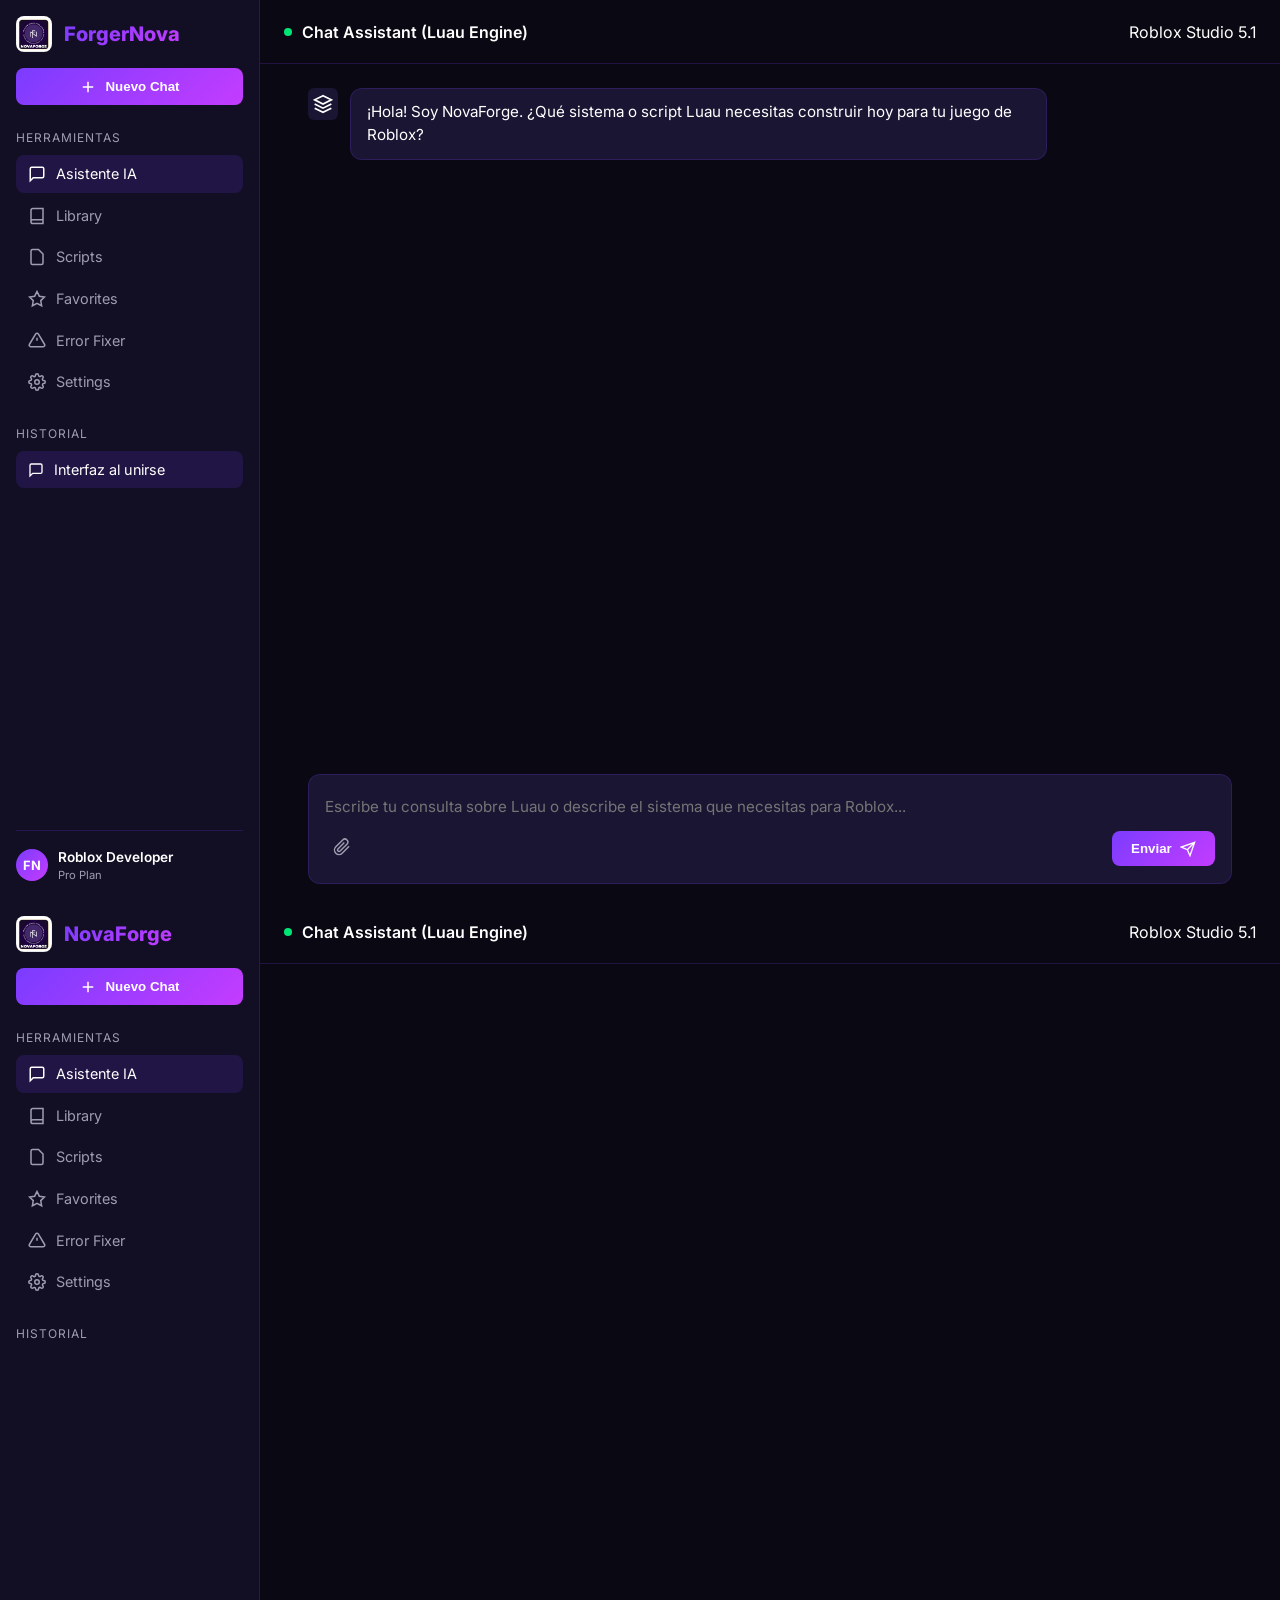
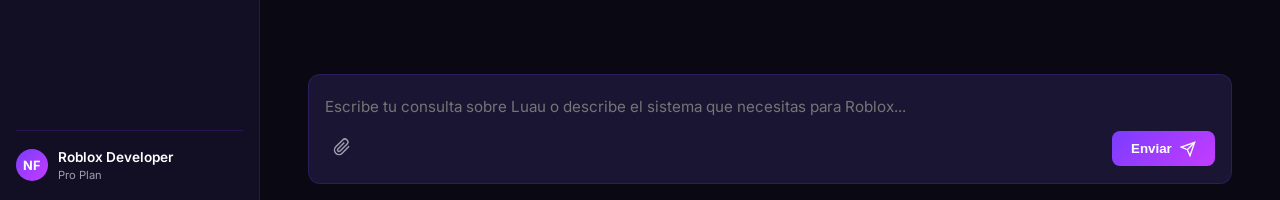
==== dashboard.html @ 11e98e3b "Update dashboard.html" ====
<!DOCTYPE html>
<html lang="es">
<head>
  <meta charset="UTF-8">
  <meta name="viewport" content="width=device-width, initial-scale=1.0"><!DOCTYPE html>
<html lang="es">
<head>
  <meta charset="UTF-8">
  <meta name="viewport" content="width=device-width, initial-scale=1.0">
  <title>ForgerNova | Workbench Dashboard</title>
  <link rel="stylesheet" href="style.css">
  <link rel="preconnect" href="https://fonts.googleapis.com">
  <link rel="preconnect" href="https://fonts.gstatic.com" crossorigin>
  <link href="https://fonts.googleapis.com/css2?family=Inter:wght@400;500;600;700&family=Fira+Code:wght@400;500&display=swap" rel="stylesheet">
</head>
<body>

  <div class="dashboard-container">
    
    <!-- Sidebar -->
    <aside class="sidebar" id="sidebar">
      <div class="sidebar-header">
        <a href="index.html" class="brand-logo">
          <img src="logo.png" alt="ForgerNova Logo" class="brand-img-logo">
          <span class="gradient-text">ForgerNova</span>
        </a>
      </div>

      <button class="btn-primary btn-new-chat" id="btn-new-chat">
        <svg width="18" height="18" viewBox="0 0 24 24" fill="none" stroke="currentColor" stroke-width="2"><path d="M12 5v14M5 12h14"/></svg>
        Nuevo Chat
      </button>

      <nav class="sidebar-nav">
        <div class="nav-group">
          <span class="nav-group-title">Herramientas</span>
          <ul class="tools-list">
            <li class="tool-item active" data-view="chat">
              <svg width="18" height="18" viewBox="0 0 24 24" fill="none" stroke="currentColor" stroke-width="2"><path d="M21 15a2 2 0 01-2 2H7l-4 4V5a2 2 0 012-2h14a2 2 0 012 2z"/></svg>
              <span>Asistente IA</span>
            </li>
            <li class="tool-item" data-view="library">
              <svg width="18" height="18" viewBox="0 0 24 24" fill="none" stroke="currentColor" stroke-width="2"><path d="M4 19.5A2.5 2.5 0 016.5 17H20M4 4.5A2.5 2.5 0 016.5 2H20v20H6.5A2.5 2.5 0 014 19.5v-15z"/></svg>
              <span>Library</span>
            </li>
            <li class="tool-item" data-view="scripts">
              <svg width="18" height="18" viewBox="0 0 24 24" fill="none" stroke="currentColor" stroke-width="2"><path d="M14 2H6a2 2 0 00-2 2v16a2 2 0 002 2h12a2 2 0 002-2V8l-6-6z"/></svg>
              <span>Scripts</span>
            </li>
            <li class="tool-item" data-view="favorites">
              <svg width="18" height="18" viewBox="0 0 24 24" fill="none" stroke="currentColor" stroke-width="2"><path d="M12 2l3.09 6.26L22 9.27l-5 4.87 1.18 6.88L12 17.77l-6.18 3.25L7 14.14 2 9.27l6.91-1.01L12 2z"/></svg>
              <span>Favorites</span>
            </li>
            <li class="tool-item" data-view="error-fixer">
              <svg width="18" height="18" viewBox="0 0 24 24" fill="none" stroke="currentColor" stroke-width="2"><path d="M10.29 3.86L1.82 18a2 2 0 001.71 3h16.94a2 2 0 001.71-3L13.71 3.86a2 2 0 00-3.42 0zM12 9v4m0 4h.01"/></svg>
              <span>Error Fixer</span>
            </li>
            <li class="tool-item" data-view="settings">
              <svg width="18" height="18" viewBox="0 0 24 24" fill="none" stroke="currentColor" stroke-width="2"><circle cx="12" cy="12" r="3"/><path d="M19.4 15a1.65 1.65 0 00.33 1.82l.06.06a2 2 0 010 2.83 2 2 0 01-2.83 0l-.06-.06a1.65 1.65 0 00-1.82-.33 1.65 1.65 0 00-1 1.51V21a2 2 0 01-2 2 2 2 0 01-2-2v-.09A1.65 1.65 0 009 19.4a1.65 1.65 0 00-1.82.33l-.06.06a2 2 0 01-2.83 0 2 2 0 010-2.83l.06-.06a1.65 1.65 0 00.33-1.82 1.65 1.65 0 00-1.51-1H3a2 2 0 01-2-2 2 2 0 012-2h.09A1.65 1.65 0 004.6 9a1.65 1.65 0 00-.33-1.82l-.06-.06a2 2 0 010-2.83 2 2 0 012.83 0l.06.06a1.65 1.65 0 001.82.33H9a1.65 1.65 0 001-1.51V3a2 2 0 012-2 2 2 0 012 2v.09a1.65 1.65 0 001 1.51 1.65 1.65 0 001.82-.33l.06-.06a2 2 0 012.83 0 2 2 0 010 2.83l-.06.06a1.65 1.65 0 00-.33 1.82V9a1.65 1.65 0 001.51 1H21a2 2 0 012 2 2 2 0 01-2 2h-.09a1.65 1.65 0 00-1.51 1z"/></svg>
              <span>Settings</span>
            </li>
          </ul>
        </div>

        <div class="nav-group">
          <span class="nav-group-title">Historial</span>
          <ul class="history-list" id="history-list"></ul>
        </div>
      </nav>

      <div class="sidebar-footer">
        <div class="user-profile">
          <div class="user-avatar">FN</div>
          <div class="user-info">
            <span class="user-name">Roblox Developer</span>
            <span class="user-role">Pro Plan</span>
          </div>
        </div>
      </div>
    </aside>

    <!-- Zona Central -->
    <main class="main-workspace">
      
      <header class="workspace-header">
        <div class="workspace-title">
          <button class="btn-icon mobile-toggle" id="mobile-toggle">
            <svg width="20" height="20" viewBox="0 0 24 24" fill="none" stroke="currentColor" stroke-width="2"><path d="M3 12h18M3 6h18M3 18h18"/></svg>
          </button>
          <span class="status-indicator"></span>
          <span id="current-view-title">Chat Assistant (Luau Engine)</span>
        </div>
        <div class="badge">Roblox Studio 5.1</div>
      </header>

      <section class="view-panel active" id="view-chat">
        <div class="chat-screen">
          <div class="chat-container" id="chat-messages"></div>
          <div class="input-container">
            <div class="input-box">
              <div class="attachments-preview" id="attachments-preview"></div>
              <textarea class="chat-textarea" id="chat-input" placeholder="Escribe tu consulta sobre Luau o describe el sistema que necesitas para Roblox..." rows="1"></textarea>
              <div class="input-actions">
                <div class="action-tools">
                  <button class="btn-icon" id="btn-attach" title="Adjuntar Archivos / Scripts">
                    <svg width="18" height="18" viewBox="0 0 24 24" fill="none" stroke="currentColor" stroke-width="2"><path d="M21.44 11.05l-9.19 9.19a6 6 0 01-8.49-8.49l9.19-9.19a4 4 0 015.66 5.66l-9.2 9.19a2 2 0 01-2.83-2.83l8.49-8.48"/></svg>
                  </button>
                  <input type="file" id="file-input" multiple>
                </div>
                <button class="btn-primary" id="btn-send">
                  <span>Enviar</span>
                  <svg width="16" height="16" viewBox="0 0 24 24" fill="none" stroke="currentColor" stroke-width="2"><path d="M22 2L11 13M22 2l-7 20-4-9-9-4 20-7z"/></svg>
                </button>
              </div>
            </div>
          </div>
        </div>
      </section>

      <section class="view-panel" id="view-library">
        <div class="panel-container">
          <h2>Librería de Componentes Luau</h2>
          <p class="panel-subtitle">Colección de módulos y bibliotecas listas para importar a Roblox Studio.</p>
          <div class="cards-grid">
            <div class="glass-card">
              <h3>📦 DataStore2 / ProfileService</h3>
              <p>Módulo de almacenamiento seguro contra pérdida de datos.</p>
              <button class="btn-secondary btn-sm">Copiar Módulo</button>
            </div>
            <div class="glass-card">
              <h3>🎨 UI Spring Animation Engine</h3>
              <p>Animaciones con físicas elásticas en GuiObjects.</p>
              <button class="btn-secondary btn-sm">Copiar Módulo</button>
            </div>
            <div class="glass-card">
              <h3>🛡️ FastCast Bullet System</h3>
              <p>Manejo de proyectiles sin lag utilizando Raycasting.</p>
              <button class="btn-secondary btn-sm">Copiar Módulo</button>
            </div>
          </div>
        </div>
      </section>

      <section class="view-panel" id="view-scripts">
        <div class="panel-container">
          <h2>Gestor de Scripts Guardados</h2>
          <p class="panel-subtitle">Tus scripts generados y guardados localmente.</p>
          <div class="scripts-list">
            <div class="glass-card script-item">
              <div>
                <strong>UI_OnPlayerJoin.client.luau</strong>
                <p>Maneja la transición de la pantalla de carga al unirse un jugador.</p>
              </div>
              <button class="btn-primary btn-sm">Ver Script</button>
            </div>
            <div class="glass-card script-item">
              <div>
                <strong>LeaderstatsManager.server.luau</strong>
                <p>Creación automática de Monedas y Nivel en el leaderboard.</p>
              </div>
              <button class="btn-primary btn-sm">Ver Script</button>
            </div>
          </div>
        </div>
      </section>

      <section class="view-panel" id="view-favorites">
        <div class="panel-container">
          <h2>Fragmentos Favoritos</h2>
          <p class="panel-subtitle">Snippets de código guardados con estrella.</p>
          <div class="glass-card">
            <h3>⭐ Smooth Camera Controller</h3>
            <p>Añade movimiento suave de cámara en primera/tercera persona.</p>
          </div>
        </div>
      </section>

      <section class="view-panel" id="view-error-fixer">
        <div class="panel-container">
          <h2>Roblox Output Error Fixer</h2>
          <p class="panel-subtitle">Pega el mensaje o Stack Trace de la Output Window de Roblox Studio para depurarlo automáticamente.</p>
          <div class="error-fixer-box glass-card">
            <textarea id="error-input" class="error-textarea" placeholder="Ejemplo: ServerScriptService.Script:12: attempt to index nil with 'Parent'..."></textarea>
            <button class="btn-primary" id="btn-fix-error">⚡ Analizar y Corregir Error</button>
          </div>
          <div id="error-solution" class="error-solution-area"></div>
        </div>
      </section>

      <section class="view-panel" id="view-settings">
        <div class="panel-container">
          <h2>Configuración de ForgerNova</h2>
          <div class="settings-group glass-card">
            <div class="setting-row">
              <label>Versión de Luau Target</label>
              <select class="custom-select"><option>Luau 5.1 (Roblox Native)</option></select>
            </div>
            <div class="setting-row">
              <label>Estilo de Tipado</label>
              <select class="custom-select"><option>Strict (--!strict)</option><option>Non-strict</option></select>
            </div>
          </div>
        </div>
      </section>

    </main>
  </div>

  <script src="script.js"></script>
</body>
</html>
  <title>NovaForge | Workbench Dashboard</title>
  <link rel="stylesheet" href="style.css">
  <link rel="preconnect" href="https://fonts.googleapis.com">
  <link rel="preconnect" href="https://fonts.gstatic.com" crossorigin>
  <link href="https://fonts.googleapis.com/css2?family=Inter:wght@400;500;600;700&family=Fira+Code:wght@400;500&display=swap" rel="stylesheet">
</head>
<body>

  <div class="dashboard-container">
    
    <!-- Sidebar Izquierda con Logo -->
    <aside class="sidebar" id="sidebar">
      <div class="sidebar-header">
        <a href="index.html" class="brand-logo">
          <img src="logo.png" alt="NovaForge Logo" class="brand-img-logo">
          <span class="gradient-text">NovaForge</span>
        </a>
      </div>

      <button class="btn-primary btn-new-chat" id="btn-new-chat">
        <svg width="18" height="18" viewBox="0 0 24 24" fill="none" stroke="currentColor" stroke-width="2"><path d="M12 5v14M5 12h14"/></svg>
        Nuevo Chat
      </button>

      <nav class="sidebar-nav">
        <div class="nav-group">
          <span class="nav-group-title">Herramientas</span>
          <ul class="tools-list">
            <li class="tool-item active" data-view="chat">
              <svg width="18" height="18" viewBox="0 0 24 24" fill="none" stroke="currentColor" stroke-width="2"><path d="M21 15a2 2 0 01-2 2H7l-4 4V5a2 2 0 012-2h14a2 2 0 012 2z"/></svg>
              <span>Asistente IA</span>
            </li>
            <li class="tool-item" data-view="library">
              <svg width="18" height="18" viewBox="0 0 24 24" fill="none" stroke="currentColor" stroke-width="2"><path d="M4 19.5A2.5 2.5 0 016.5 17H20M4 4.5A2.5 2.5 0 016.5 2H20v20H6.5A2.5 2.5 0 014 19.5v-15z"/></svg>
              <span>Library</span>
            </li>
            <li class="tool-item" data-view="scripts">
              <svg width="18" height="18" viewBox="0 0 24 24" fill="none" stroke="currentColor" stroke-width="2"><path d="M14 2H6a2 2 0 00-2 2v16a2 2 0 002 2h12a2 2 0 002-2V8l-6-6z"/></svg>
              <span>Scripts</span>
            </li>
            <li class="tool-item" data-view="favorites">
              <svg width="18" height="18" viewBox="0 0 24 24" fill="none" stroke="currentColor" stroke-width="2"><path d="M12 2l3.09 6.26L22 9.27l-5 4.87 1.18 6.88L12 17.77l-6.18 3.25L7 14.14 2 9.27l6.91-1.01L12 2z"/></svg>
              <span>Favorites</span>
            </li>
            <li class="tool-item" data-view="error-fixer">
              <svg width="18" height="18" viewBox="0 0 24 24" fill="none" stroke="currentColor" stroke-width="2"><path d="M10.29 3.86L1.82 18a2 2 0 001.71 3h16.94a2 2 0 001.71-3L13.71 3.86a2 2 0 00-3.42 0zM12 9v4m0 4h.01"/></svg>
              <span>Error Fixer</span>
            </li>
            <li class="tool-item" data-view="settings">
              <svg width="18" height="18" viewBox="0 0 24 24" fill="none" stroke="currentColor" stroke-width="2"><circle cx="12" cy="12" r="3"/><path d="M19.4 15a1.65 1.65 0 00.33 1.82l.06.06a2 2 0 010 2.83 2 2 0 01-2.83 0l-.06-.06a1.65 1.65 0 00-1.82-.33 1.65 1.65 0 00-1 1.51V21a2 2 0 01-2 2 2 2 0 01-2-2v-.09A1.65 1.65 0 009 19.4a1.65 1.65 0 00-1.82.33l-.06.06a2 2 0 01-2.83 0 2 2 0 010-2.83l.06-.06a1.65 1.65 0 00.33-1.82 1.65 1.65 0 00-1.51-1H3a2 2 0 01-2-2 2 2 0 012-2h.09A1.65 1.65 0 004.6 9a1.65 1.65 0 00-.33-1.82l-.06-.06a2 2 0 010-2.83 2 2 0 012.83 0l.06.06a1.65 1.65 0 001.82.33H9a1.65 1.65 0 001-1.51V3a2 2 0 012-2 2 2 0 012 2v.09a1.65 1.65 0 001 1.51 1.65 1.65 0 001.82-.33l.06-.06a2 2 0 012.83 0 2 2 0 010 2.83l-.06.06a1.65 1.65 0 00-.33 1.82V9a1.65 1.65 0 001.51 1H21a2 2 0 012 2 2 2 0 01-2 2h-.09a1.65 1.65 0 00-1.51 1z"/></svg>
              <span>Settings</span>
            </li>
          </ul>
        </div>

        <div class="nav-group">
          <span class="nav-group-title">Historial</span>
          <ul class="history-list" id="history-list"></ul>
        </div>
      </nav>

      <div class="sidebar-footer">
        <div class="user-profile">
          <div class="user-avatar">NF</div>
          <div class="user-info">
            <span class="user-name">Roblox Developer</span>
            <span class="user-role">Pro Plan</span>
          </div>
        </div>
      </div>
    </aside>

    <!-- Zona Central -->
    <main class="main-workspace">
      
      <header class="workspace-header">
        <div class="workspace-title">
          <button class="btn-icon mobile-toggle" id="mobile-toggle">
            <svg width="20" height="20" viewBox="0 0 24 24" fill="none" stroke="currentColor" stroke-width="2"><path d="M3 12h18M3 6h18M3 18h18"/></svg>
          </button>
          <span class="status-indicator"></span>
          <span id="current-view-title">Chat Assistant (Luau Engine)</span>
        </div>
        <div class="badge">Roblox Studio 5.1</div>
      </header>

      <!-- VISTAS DE PANTALLA -->
      <section class="view-panel active" id="view-chat">
        <div class="chat-screen">
          <div class="chat-container" id="chat-messages"></div>
          <div class="input-container">
            <div class="input-box">
              <div class="attachments-preview" id="attachments-preview"></div>
              <textarea class="chat-textarea" id="chat-input" placeholder="Escribe tu consulta sobre Luau o describe el sistema que necesitas para Roblox..." rows="1"></textarea>
              <div class="input-actions">
                <div class="action-tools">
                  <button class="btn-icon" id="btn-attach" title="Adjuntar Archivos / Scripts">
                    <svg width="18" height="18" viewBox="0 0 24 24" fill="none" stroke="currentColor" stroke-width="2"><path d="M21.44 11.05l-9.19 9.19a6 6 0 01-8.49-8.49l9.19-9.19a4 4 0 015.66 5.66l-9.2 9.19a2 2 0 01-2.83-2.83l8.49-8.48"/></svg>
                  </button>
                  <input type="file" id="file-input" multiple>
                </div>
                <button class="btn-primary" id="btn-send">
                  <span>Enviar</span>
                  <svg width="16" height="16" viewBox="0 0 24 24" fill="none" stroke="currentColor" stroke-width="2"><path d="M22 2L11 13M22 2l-7 20-4-9-9-4 20-7z"/></svg>
                </button>
              </div>
            </div>
          </div>
        </div>
      </section>

      <section class="view-panel" id="view-library">
        <div class="panel-container">
          <h2>Librería de Componentes Luau</h2>
          <p class="panel-subtitle">Colección de módulos y bibliotecas listas para importar a Roblox Studio.</p>
          <div class="cards-grid">
            <div class="glass-card">
              <h3>📦 DataStore2 / ProfileService</h3>
              <p>Módulo de almacenamiento seguro contra pérdida de datos.</p>
              <button class="btn-secondary btn-sm">Copiar Módulo</button>
            </div>
            <div class="glass-card">
              <h3>🎨 UI Spring Animation Engine</h3>
              <p>Animaciones con físicas elásticas en GuiObjects.</p>
              <button class="btn-secondary btn-sm">Copiar Módulo</button>
            </div>
            <div class="glass-card">
              <h3>🛡️ FastCast Bullet System</h3>
              <p>Manejo de proyectiles sin lag utilizando Raycasting.</p>
              <button class="btn-secondary btn-sm">Copiar Módulo</button>
            </div>
          </div>
        </div>
      </section>

      <section class="view-panel" id="view-scripts">
        <div class="panel-container">
          <h2>Gestor de Scripts Guardados</h2>
          <p class="panel-subtitle">Tus scripts generados y guardados localmente.</p>
          <div class="scripts-list">
            <div class="glass-card script-item">
              <div>
                <strong>UI_OnPlayerJoin.client.luau</strong>
                <p>Maneja la transición de la pantalla de carga al unirse un jugador.</p>
              </div>
              <button class="btn-primary btn-sm">Ver Script</button>
            </div>
            <div class="glass-card script-item">
              <div>
                <strong>LeaderstatsManager.server.luau</strong>
                <p>Creación automática de Monedas y Nivel en el leaderboard.</p>
              </div>
              <button class="btn-primary btn-sm">Ver Script</button>
            </div>
          </div>
        </div>
      </section>

      <section class="view-panel" id="view-favorites">
        <div class="panel-container">
          <h2>Fragmentos Favoritos</h2>
          <p class="panel-subtitle">Snippets de código guardados con estrella.</p>
          <div class="glass-card">
            <h3>⭐ Smooth Camera Controller</h3>
            <p>Añade movimiento suave de cámara en primera/tercera persona.</p>
          </div>
        </div>
      </section>

      <section class="view-panel" id="view-error-fixer">
        <div class="panel-container">
          <h2>Roblox Output Error Fixer</h2>
          <p class="panel-subtitle">Pega el mensaje o Stack Trace de la Output Window de Roblox Studio para depurarlo automáticamente.</p>
          <div class="error-fixer-box glass-card">
            <textarea id="error-input" class="error-textarea" placeholder="Ejemplo: ServerScriptService.Script:12: attempt to index nil with 'Parent'..."></textarea>
            <button class="btn-primary" id="btn-fix-error">⚡ Analizar y Corregir Error</button>
          </div>
          <div id="error-solution" class="error-solution-area"></div>
        </div>
      </section>

      <section class="view-panel" id="view-settings">
        <div class="panel-container">
          <h2>Configuración de NovaForge</h2>
          <div class="settings-group glass-card">
            <div class="setting-row">
              <label>Versión de Luau Target</label>
              <select class="custom-select"><option>Luau 5.1 (Roblox Native)</option></select>
            </div>
            <div class="setting-row">
              <label>Estilo de Tipado</label>
              <select class="custom-select"><option>Strict (--!strict)</option><option>Non-strict</option></select>
            </div>
          </div>
        </div>
      </section>

    </main>
  </div>

  <script src="script.js"></script>
</body>
</html>
---- style.css ----
:root {
  --bg-primary: #0a0812;
  --bg-secondary: #120e24;
  --bg-tertiary: #1a1533;
  --accent-purple: #7b3cff;
  --accent-gradient: linear-gradient(135deg, #7b3cff 0%, #c43cff 100%);
  --glass-bg: rgba(26, 21, 51, 0.6);
  --glass-border: rgba(123, 60, 255, 0.2);
  --text-primary: #ffffff;
  --text-secondary: #a09cb0;
  --code-bg: #0d0a1a;
  --status-success: #00e676;
  --radius-lg: 16px;
  --radius-md: 12px;
  --radius-sm: 8px;
  --font-sans: 'Inter', sans-serif;
  --font-mono: 'Fira Code', monospace;
  --sidebar-width: 260px;
  --header-height: 64px;
  --space-xs: 0.25rem;
  --space-sm: 0.5rem;
  --space-md: 1rem;
  --space-lg: 1.5rem;
  --space-xl: 2rem;
  --space-2xl: 3rem;
}

* {
  box-sizing: border-box;
  margin: 0;
  padding: 0;
}

body {
  background-color: var(--bg-primary);
  color: var(--text-primary);
  font-family: var(--font-sans);
  overflow-x: hidden;
  line-height: 1.5;
}

/* BRAND LOGO CON IMAGEN REAL */
.brand-logo {
  display: flex;
  align-items: center;
  gap: 12px;
  text-decoration: none;
}

.brand-img-logo {
  width: 36px;
  height: 36px;
  border-radius: 8px;
  object-fit: cover;
}

.gradient-text {
  background: var(--accent-gradient);
  -webkit-background-clip: text;
  -webkit-text-fill-color: transparent;
  font-weight: 800;
  font-size: 1.25rem;
}

/* BUTTONS */
.btn-primary {
  background: var(--accent-gradient);
  color: white;
  border: none;
  border-radius: var(--radius-sm);
  padding: 0.6rem 1.2rem;
  font-weight: 600;
  cursor: pointer;
  display: inline-flex;
  align-items: center;
  gap: 0.5rem;
  text-decoration: none;
  transition: transform 0.2s, box-shadow 0.2s;
}

.btn-primary:hover {
  transform: translateY(-2px);
  box-shadow: 0 4px 15px rgba(123, 60, 255, 0.4);
}

.btn-secondary {
  background: rgba(255, 255, 255, 0.05);
  color: var(--text-primary);
  border: 1px solid var(--glass-border);
  border-radius: var(--radius-sm);
  padding: 0.6rem 1.2rem;
  font-weight: 500;
  cursor: pointer;
  text-decoration: none;
  display: inline-flex;
  align-items: center;
}

.btn-secondary:hover {
  background: rgba(255, 255, 255, 0.1);
}

.btn-icon {
  background: transparent;
  border: none;
  color: var(--text-secondary);
  cursor: pointer;
  padding: 0.5rem;
  border-radius: var(--radius-sm);
}

.btn-icon:hover {
  color: var(--text-primary);
  background: rgba(255, 255, 255, 0.05);
}

.glass-card {
  background: var(--glass-bg);
  backdrop-filter: blur(12px);
  border: 1px solid var(--glass-border);
  border-radius: var(--radius-md);
  padding: var(--space-lg);
}

/* NAVBAR (Landing) */
.navbar {
  border-bottom: 1px solid var(--glass-border);
  padding: var(--space-md) 0;
  position: sticky;
  top: 0;
  background: rgba(10, 8, 18, 0.8);
  backdrop-filter: blur(10px);
  z-index: 100;
}

.nav-container {
  max-width: 1200px;
  margin: 0 auto;
  padding: 0 var(--space-lg);
  display: flex;
  justify-content: space-between;
  align-items: center;
}

.nav-links {
  display: flex;
  gap: var(--space-xl);
}

.nav-links a {
  color: var(--text-secondary);
  text-decoration: none;
  font-size: 0.95rem;
  transition: color 0.2s;
}

.nav-links a:hover {
  color: var(--text-primary);
}

/* HERO SECTION */
.hero-section {
  padding: 80px 20px;
  text-align: center;
}

.hero-container {
  max-width: 900px;
  margin: 0 auto;
}

.badge-hero {
  display: inline-block;
  padding: 6px 16px;
  background: rgba(123, 60, 255, 0.15);
  border: 1px solid var(--glass-border);
  border-radius: 50px;
  color: #c43cff;
  font-size: 0.85rem;
  font-weight: 600;
  margin-bottom: var(--space-md);
}

.hero-title {
  font-size: 3rem;
  font-weight: 800;
  line-height: 1.2;
  margin-bottom: var(--space-md);
}

.hero-subtitle {
  font-size: 1.15rem;
  color: var(--text-secondary);
  margin-bottom: var(--space-xl);
}

.hero-cta {
  display: flex;
  justify-content: center;
  gap: var(--space-md);
  margin-bottom: 50px;
}

.hero-preview {
  text-align: left;
  overflow: hidden;
}

.code-window-header {
  display: flex;
  align-items: center;
  gap: 10px;
  margin-bottom: 15px;
  border-bottom: 1px solid var(--glass-border);
  padding-bottom: 10px;
}

.window-dots {
  display: flex;
  gap: 6px;
}

.dot {
  width: 10px;
  height: 10px;
  border-radius: 50%;
}
.dot.red { background: #ff5f56; }
.dot.yellow { background: #ffbd2e; }
.dot.green { background: #27c93f; }

.window-title {
  font-family: var(--font-mono);
  font-size: 0.8rem;
  color: var(--text-secondary);
  flex: 1;
}

.badge-sm {
  font-size: 0.7rem;
  background: var(--bg-tertiary);
  padding: 2px 8px;
  border-radius: 4px;
}

.code-content {
  font-family: var(--font-mono);
  font-size: 0.9rem;
  color: #e0e0e0;
  white-space: pre-wrap;
  word-break: break-all;
}

.code-keyword { color: #c43cff; }
.code-func { color: #00e676; }
.code-str { color: #ffbd2e; }
.code-comment { color: #6272a4; }

/* FEATURES */
.features-section {
  padding: 60px 20px;
  max-width: 1200px;
  margin: 0 auto;
}

.section-title {
  text-align: center;
  font-size: 2rem;
  margin-bottom: 40px;
}

.features-grid {
  display: grid;
  grid-template-columns: repeat(auto-fit, minmax(280px, 1fr));
  gap: 20px;
}

.feature-icon {
  font-size: 2rem;
  margin-bottom: 10px;
}

/* DASHBOARD LAYOUT */
.dashboard-container {
  display: flex;
  height: 100vh;
  width: 100vw;
  overflow: hidden;
}

.sidebar {
  width: var(--sidebar-width);
  background: var(--bg-secondary);
  border-right: 1px solid var(--glass-border);
  display: flex;
  flex-direction: column;
  padding: var(--space-md);
}

.sidebar-header {
  padding-bottom: var(--space-md);
}

.btn-new-chat {
  width: 100%;
  justify-content: center;
  margin-bottom: var(--space-lg);
}

.sidebar-nav {
  flex: 1;
  overflow-y: auto;
}

.nav-group-title {
  font-size: 0.75rem;
  text-transform: uppercase;
  color: var(--text-secondary);
  letter-spacing: 1px;
  margin-bottom: 8px;
  display: block;
}

.tools-list, .history-list {
  list-style: none;
  margin-bottom: var(--space-lg);
}

.tool-item, .history-item {
  display: flex;
  align-items: center;
  gap: 10px;
  padding: 8px 12px;
  border-radius: var(--radius-sm);
  color: var(--text-secondary);
  cursor: pointer;
  font-size: 0.9rem;
  margin-bottom: 4px;
}

.tool-item:hover, .history-item:hover, .tool-item.active, .history-item.active {
  background: rgba(123, 60, 255, 0.15);
  color: var(--text-primary);
}

.sidebar-footer {
  border-top: 1px solid var(--glass-border);
  padding-top: var(--space-md);
}

.user-profile {
  display: flex;
  align-items: center;
  gap: 10px;
}

.user-avatar {
  width: 32px;
  height: 32px;
  background: var(--accent-gradient);
  border-radius: 50%;
  display: flex;
  align-items: center;
  justify-content: center;
  font-weight: bold;
  font-size: 0.8rem;
}

.user-info {
  display: flex;
  flex-direction: column;
}

.user-name {
  font-size: 0.85rem;
  font-weight: 600;
}

.user-role {
  font-size: 0.7rem;
  color: var(--text-secondary);
}

/* MAIN WORKSPACE */
.main-workspace {
  flex: 1;
  display: flex;
  flex-direction: column;
  background: var(--bg-primary);
}

.workspace-header {
  height: var(--header-height);
  border-bottom: 1px solid var(--glass-border);
  display: flex;
  align-items: center;
  justify-content: space-between;
  padding: 0 var(--space-lg);
}

.workspace-title {
  display: flex;
  align-items: center;
  gap: 10px;
  font-weight: 600;
}

.status-indicator {
  width: 8px;
  height: 8px;
  background: var(--status-success);
  border-radius: 50%;
}

.view-panel {
  display: none;
  flex: 1;
  overflow-y: auto;
  padding: var(--space-xl);
}

.view-panel.active {
  display: flex;
  flex-direction: column;
}

#view-chat.active {
  padding: 0;
}

.chat-screen {
  display: flex;
  flex-direction: column;
  height: calc(100vh - var(--header-height));
}

.chat-container {
  flex: 1;
  overflow-y: auto;
  padding: var(--space-lg) var(--space-2xl);
  display: flex;
  flex-direction: column;
  gap: var(--space-md);
}

.input-container {
  padding: var(--space-md) var(--space-2xl);
  background: var(--bg-primary);
}

.input-box {
  background: var(--bg-tertiary);
  border: 1px solid var(--glass-border);
  border-radius: var(--radius-md);
  padding: var(--space-md);
}

.chat-textarea {
  width: 100%;
  background: transparent;
  border: none;
  color: var(--text-primary);
  font-family: inherit;
  resize: none;
  outline: none;
  font-size: 0.95rem;
}

.input-actions {
  display: flex;
  justify-content: space-between;
  align-items: center;
  margin-top: var(--space-sm);
}

#file-input { display: none; }

.attachments-preview {
  display: flex;
  gap: 6px;
  margin-bottom: 6px;
  flex-wrap: wrap;
}

.file-chip {
  background: rgba(123, 60, 255, 0.2);
  border: 1px solid var(--glass-border);
  padding: 2px 8px;
  border-radius: 4px;
  font-size: 0.75rem;
}

/* CHAT MESSAGES */
.message-wrapper {
  display: flex;
  gap: 12px;
  max-width: 80%;
}

.message-wrapper.user {
  align-self: flex-end;
  flex-direction: row-reverse;
}

.message-wrapper.ai {
  align-self: flex-start;
}

.message-avatar {
  width: 32px;
  height: 32px;
  border-radius: 6px;
  background: var(--bg-tertiary);
  display: flex;
  align-items: center;
  justify-content: center;
}

.message-body {
  background: var(--bg-tertiary);
  padding: 12px 16px;
  border-radius: var(--radius-md);
  border: 1px solid var(--glass-border);
  font-size: 0.95rem;
}

.message-wrapper.user .message-body {
  background: var(--accent-purple);
}

.code-block {
  background: var(--code-bg);
  border-radius: var(--radius-sm);
  border: 1px solid var(--glass-border);
  margin-top: 10px;
  overflow: hidden;
}

.code-header {
  display: flex;
  justify-content: space-between;
  padding: 4px 10px;
  background: rgba(255, 255, 255, 0.05);
  font-size: 0.75rem;
}

.btn-copy-code {
  background: transparent;
  border: none;
  color: var(--text-secondary);
  cursor: pointer;
}

/* PANELS DE OTRAS HERRAMIENTAS */
.panel-container {
  max-width: 800px;
  margin: 0 auto;
  width: 100%;
}

.panel-subtitle {
  color: var(--text-secondary);
  margin-bottom: var(--space-lg);
}

.cards-grid {
  display: grid;
  grid-template-columns: repeat(auto-fit, minmax(240px, 1fr));
  gap: 15px;
}

.btn-sm {
  padding: 0.3rem 0.6rem;
  font-size: 0.8rem;
  margin-top: 10px;
}

.error-textarea {
  width: 100%;
  min-height: 120px;
  background: var(--code-bg);
  border: 1px solid var(--glass-border);
  border-radius: var(--radius-sm);
  padding: var(--space-md);
  color: var(--text-primary);
  font-family: var(--font-mono);
  margin-bottom: var(--space-md);
}

.mobile-toggle { display: none; }

@media (max-width: 768px) {
  .sidebar {
    position: fixed;
    left: -100%;
    z-index: 1000;
    height: 100%;
    transition: left 0.3s;
  }
  .sidebar.open { left: 0; }
  .mobile-toggle { display: block; }
  .hero-title { font-size: 2rem; }
}
---- style.css ----
:root {
  --bg-primary: #0a0812;
  --bg-secondary: #120e24;
  --bg-tertiary: #1a1533;
  --accent-purple: #7b3cff;
  --accent-gradient: linear-gradient(135deg, #7b3cff 0%, #c43cff 100%);
  --glass-bg: rgba(26, 21, 51, 0.6);
  --glass-border: rgba(123, 60, 255, 0.2);
  --text-primary: #ffffff;
  --text-secondary: #a09cb0;
  --code-bg: #0d0a1a;
  --status-success: #00e676;
  --radius-lg: 16px;
  --radius-md: 12px;
  --radius-sm: 8px;
  --font-sans: 'Inter', sans-serif;
  --font-mono: 'Fira Code', monospace;
  --sidebar-width: 260px;
  --header-height: 64px;
  --space-xs: 0.25rem;
  --space-sm: 0.5rem;
  --space-md: 1rem;
  --space-lg: 1.5rem;
  --space-xl: 2rem;
  --space-2xl: 3rem;
}

* {
  box-sizing: border-box;
  margin: 0;
  padding: 0;
}

body {
  background-color: var(--bg-primary);
  color: var(--text-primary);
  font-family: var(--font-sans);
  overflow-x: hidden;
  line-height: 1.5;
}

/* BRAND LOGO CON IMAGEN REAL */
.brand-logo {
  display: flex;
  align-items: center;
  gap: 12px;
  text-decoration: none;
}

.brand-img-logo {
  width: 36px;
  height: 36px;
  border-radius: 8px;
  object-fit: cover;
}

.gradient-text {
  background: var(--accent-gradient);
  -webkit-background-clip: text;
  -webkit-text-fill-color: transparent;
  font-weight: 800;
  font-size: 1.25rem;
}

/* BUTTONS */
.btn-primary {
  background: var(--accent-gradient);
  color: white;
  border: none;
  border-radius: var(--radius-sm);
  padding: 0.6rem 1.2rem;
  font-weight: 600;
  cursor: pointer;
  display: inline-flex;
  align-items: center;
  gap: 0.5rem;
  text-decoration: none;
  transition: transform 0.2s, box-shadow 0.2s;
}

.btn-primary:hover {
  transform: translateY(-2px);
  box-shadow: 0 4px 15px rgba(123, 60, 255, 0.4);
}

.btn-secondary {
  background: rgba(255, 255, 255, 0.05);
  color: var(--text-primary);
  border: 1px solid var(--glass-border);
  border-radius: var(--radius-sm);
  padding: 0.6rem 1.2rem;
  font-weight: 500;
  cursor: pointer;
  text-decoration: none;
  display: inline-flex;
  align-items: center;
}

.btn-secondary:hover {
  background: rgba(255, 255, 255, 0.1);
}

.btn-icon {
  background: transparent;
  border: none;
  color: var(--text-secondary);
  cursor: pointer;
  padding: 0.5rem;
  border-radius: var(--radius-sm);
}

.btn-icon:hover {
  color: var(--text-primary);
  background: rgba(255, 255, 255, 0.05);
}

.glass-card {
  background: var(--glass-bg);
  backdrop-filter: blur(12px);
  border: 1px solid var(--glass-border);
  border-radius: var(--radius-md);
  padding: var(--space-lg);
}

/* NAVBAR (Landing) */
.navbar {
  border-bottom: 1px solid var(--glass-border);
  padding: var(--space-md) 0;
  position: sticky;
  top: 0;
  background: rgba(10, 8, 18, 0.8);
  backdrop-filter: blur(10px);
  z-index: 100;
}

.nav-container {
  max-width: 1200px;
  margin: 0 auto;
  padding: 0 var(--space-lg);
  display: flex;
  justify-content: space-between;
  align-items: center;
}

.nav-links {
  display: flex;
  gap: var(--space-xl);
}

.nav-links a {
  color: var(--text-secondary);
  text-decoration: none;
  font-size: 0.95rem;
  transition: color 0.2s;
}

.nav-links a:hover {
  color: var(--text-primary);
}

/* HERO SECTION */
.hero-section {
  padding: 80px 20px;
  text-align: center;
}

.hero-container {
  max-width: 900px;
  margin: 0 auto;
}

.badge-hero {
  display: inline-block;
  padding: 6px 16px;
  background: rgba(123, 60, 255, 0.15);
  border: 1px solid var(--glass-border);
  border-radius: 50px;
  color: #c43cff;
  font-size: 0.85rem;
  font-weight: 600;
  margin-bottom: var(--space-md);
}

.hero-title {
  font-size: 3rem;
  font-weight: 800;
  line-height: 1.2;
  margin-bottom: var(--space-md);
}

.hero-subtitle {
  font-size: 1.15rem;
  color: var(--text-secondary);
  margin-bottom: var(--space-xl);
}

.hero-cta {
  display: flex;
  justify-content: center;
  gap: var(--space-md);
  margin-bottom: 50px;
}

.hero-preview {
  text-align: left;
  overflow: hidden;
}

.code-window-header {
  display: flex;
  align-items: center;
  gap: 10px;
  margin-bottom: 15px;
  border-bottom: 1px solid var(--glass-border);
  padding-bottom: 10px;
}

.window-dots {
  display: flex;
  gap: 6px;
}

.dot {
  width: 10px;
  height: 10px;
  border-radius: 50%;
}
.dot.red { background: #ff5f56; }
.dot.yellow { background: #ffbd2e; }
.dot.green { background: #27c93f; }

.window-title {
  font-family: var(--font-mono);
  font-size: 0.8rem;
  color: var(--text-secondary);
  flex: 1;
}

.badge-sm {
  font-size: 0.7rem;
  background: var(--bg-tertiary);
  padding: 2px 8px;
  border-radius: 4px;
}

.code-content {
  font-family: var(--font-mono);
  font-size: 0.9rem;
  color: #e0e0e0;
  white-space: pre-wrap;
  word-break: break-all;
}

.code-keyword { color: #c43cff; }
.code-func { color: #00e676; }
.code-str { color: #ffbd2e; }
.code-comment { color: #6272a4; }

/* FEATURES */
.features-section {
  padding: 60px 20px;
  max-width: 1200px;
  margin: 0 auto;
}

.section-title {
  text-align: center;
  font-size: 2rem;
  margin-bottom: 40px;
}

.features-grid {
  display: grid;
  grid-template-columns: repeat(auto-fit, minmax(280px, 1fr));
  gap: 20px;
}

.feature-icon {
  font-size: 2rem;
  margin-bottom: 10px;
}

/* DASHBOARD LAYOUT */
.dashboard-container {
  display: flex;
  height: 100vh;
  width: 100vw;
  overflow: hidden;
}

.sidebar {
  width: var(--sidebar-width);
  background: var(--bg-secondary);
  border-right: 1px solid var(--glass-border);
  display: flex;
  flex-direction: column;
  padding: var(--space-md);
}

.sidebar-header {
  padding-bottom: var(--space-md);
}

.btn-new-chat {
  width: 100%;
  justify-content: center;
  margin-bottom: var(--space-lg);
}

.sidebar-nav {
  flex: 1;
  overflow-y: auto;
}

.nav-group-title {
  font-size: 0.75rem;
  text-transform: uppercase;
  color: var(--text-secondary);
  letter-spacing: 1px;
  margin-bottom: 8px;
  display: block;
}

.tools-list, .history-list {
  list-style: none;
  margin-bottom: var(--space-lg);
}

.tool-item, .history-item {
  display: flex;
  align-items: center;
  gap: 10px;
  padding: 8px 12px;
  border-radius: var(--radius-sm);
  color: var(--text-secondary);
  cursor: pointer;
  font-size: 0.9rem;
  margin-bottom: 4px;
}

.tool-item:hover, .history-item:hover, .tool-item.active, .history-item.active {
  background: rgba(123, 60, 255, 0.15);
  color: var(--text-primary);
}

.sidebar-footer {
  border-top: 1px solid var(--glass-border);
  padding-top: var(--space-md);
}

.user-profile {
  display: flex;
  align-items: center;
  gap: 10px;
}

.user-avatar {
  width: 32px;
  height: 32px;
  background: var(--accent-gradient);
  border-radius: 50%;
  display: flex;
  align-items: center;
  justify-content: center;
  font-weight: bold;
  font-size: 0.8rem;
}

.user-info {
  display: flex;
  flex-direction: column;
}

.user-name {
  font-size: 0.85rem;
  font-weight: 600;
}

.user-role {
  font-size: 0.7rem;
  color: var(--text-secondary);
}

/* MAIN WORKSPACE */
.main-workspace {
  flex: 1;
  display: flex;
  flex-direction: column;
  background: var(--bg-primary);
}

.workspace-header {
  height: var(--header-height);
  border-bottom: 1px solid var(--glass-border);
  display: flex;
  align-items: center;
  justify-content: space-between;
  padding: 0 var(--space-lg);
}

.workspace-title {
  display: flex;
  align-items: center;
  gap: 10px;
  font-weight: 600;
}

.status-indicator {
  width: 8px;
  height: 8px;
  background: var(--status-success);
  border-radius: 50%;
}

.view-panel {
  display: none;
  flex: 1;
  overflow-y: auto;
  padding: var(--space-xl);
}

.view-panel.active {
  display: flex;
  flex-direction: column;
}

#view-chat.active {
  padding: 0;
}

.chat-screen {
  display: flex;
  flex-direction: column;
  height: calc(100vh - var(--header-height));
}

.chat-container {
  flex: 1;
  overflow-y: auto;
  padding: var(--space-lg) var(--space-2xl);
  display: flex;
  flex-direction: column;
  gap: var(--space-md);
}

.input-container {
  padding: var(--space-md) var(--space-2xl);
  background: var(--bg-primary);
}

.input-box {
  background: var(--bg-tertiary);
  border: 1px solid var(--glass-border);
  border-radius: var(--radius-md);
  padding: var(--space-md);
}

.chat-textarea {
  width: 100%;
  background: transparent;
  border: none;
  color: var(--text-primary);
  font-family: inherit;
  resize: none;
  outline: none;
  font-size: 0.95rem;
}

.input-actions {
  display: flex;
  justify-content: space-between;
  align-items: center;
  margin-top: var(--space-sm);
}

#file-input { display: none; }

.attachments-preview {
  display: flex;
  gap: 6px;
  margin-bottom: 6px;
  flex-wrap: wrap;
}

.file-chip {
  background: rgba(123, 60, 255, 0.2);
  border: 1px solid var(--glass-border);
  padding: 2px 8px;
  border-radius: 4px;
  font-size: 0.75rem;
}

/* CHAT MESSAGES */
.message-wrapper {
  display: flex;
  gap: 12px;
  max-width: 80%;
}

.message-wrapper.user {
  align-self: flex-end;
  flex-direction: row-reverse;
}

.message-wrapper.ai {
  align-self: flex-start;
}

.message-avatar {
  width: 32px;
  height: 32px;
  border-radius: 6px;
  background: var(--bg-tertiary);
  display: flex;
  align-items: center;
  justify-content: center;
}

.message-body {
  background: var(--bg-tertiary);
  padding: 12px 16px;
  border-radius: var(--radius-md);
  border: 1px solid var(--glass-border);
  font-size: 0.95rem;
}

.message-wrapper.user .message-body {
  background: var(--accent-purple);
}

.code-block {
  background: var(--code-bg);
  border-radius: var(--radius-sm);
  border: 1px solid var(--glass-border);
  margin-top: 10px;
  overflow: hidden;
}

.code-header {
  display: flex;
  justify-content: space-between;
  padding: 4px 10px;
  background: rgba(255, 255, 255, 0.05);
  font-size: 0.75rem;
}

.btn-copy-code {
  background: transparent;
  border: none;
  color: var(--text-secondary);
  cursor: pointer;
}

/* PANELS DE OTRAS HERRAMIENTAS */
.panel-container {
  max-width: 800px;
  margin: 0 auto;
  width: 100%;
}

.panel-subtitle {
  color: var(--text-secondary);
  margin-bottom: var(--space-lg);
}

.cards-grid {
  display: grid;
  grid-template-columns: repeat(auto-fit, minmax(240px, 1fr));
  gap: 15px;
}

.btn-sm {
  padding: 0.3rem 0.6rem;
  font-size: 0.8rem;
  margin-top: 10px;
}

.error-textarea {
  width: 100%;
  min-height: 120px;
  background: var(--code-bg);
  border: 1px solid var(--glass-border);
  border-radius: var(--radius-sm);
  padding: var(--space-md);
  color: var(--text-primary);
  font-family: var(--font-mono);
  margin-bottom: var(--space-md);
}

.mobile-toggle { display: none; }

@media (max-width: 768px) {
  .sidebar {
    position: fixed;
    left: -100%;
    z-index: 1000;
    height: 100%;
    transition: left 0.3s;
  }
  .sidebar.open { left: 0; }
  .mobile-toggle { display: block; }
  .hero-title { font-size: 2rem; }
}
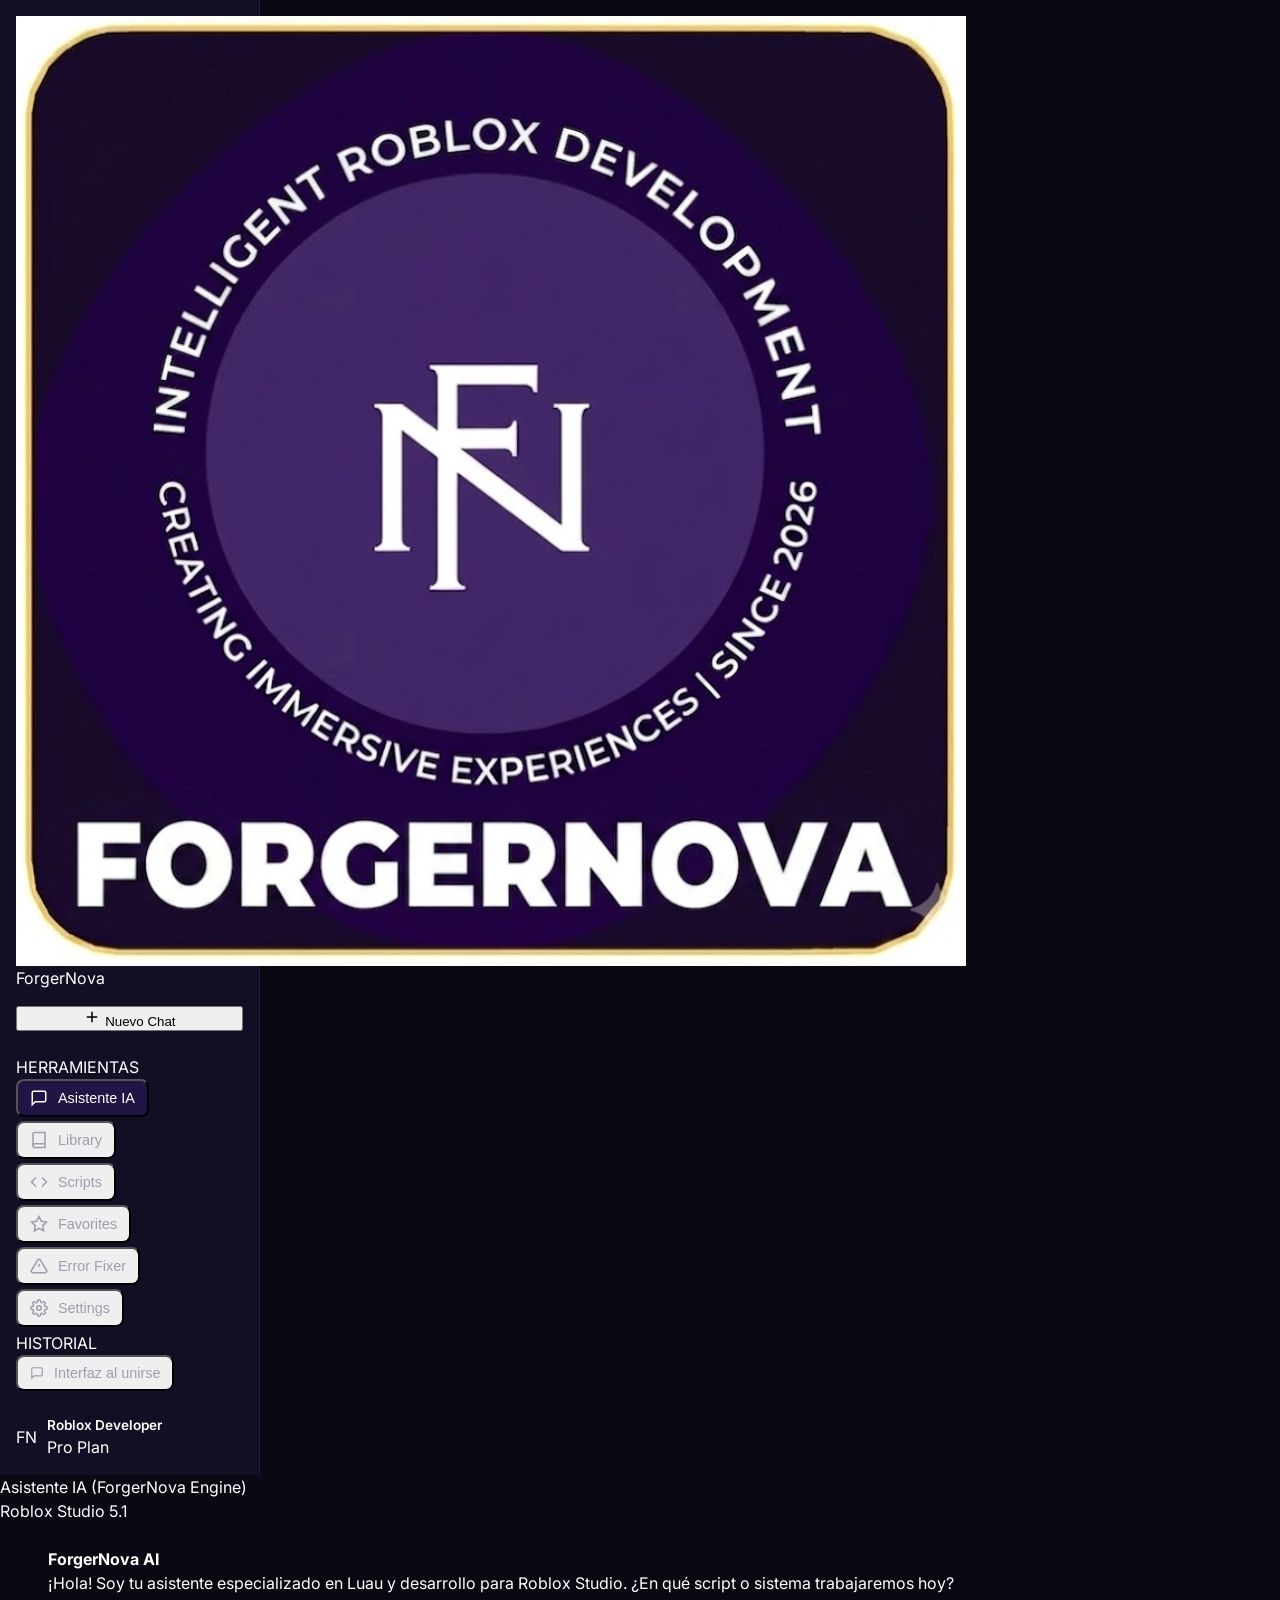
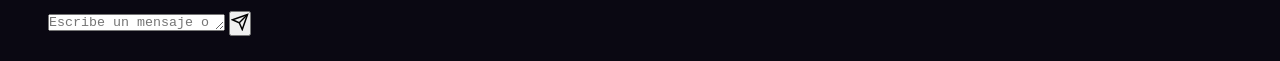
==== commit ef8c95e1: "Update dashboard.html" ====
--- a/dashboard.html
+++ b/dashboard.html
@@ -2,202 +2,189 @@
 <html lang="es">
 <head>
   <meta charset="UTF-8">
-  <meta name="viewport" content="width=device-width, initial-scale=1.0"><!DOCTYPE html>
-<html lang="es">
-<head>
-  <meta charset="UTF-8">
   <meta name="viewport" content="width=device-width, initial-scale=1.0">
-  <title>ForgerNova | Workbench Dashboard</title>
+  <title>ForgerNova - Roblox AI Studio</title>
   <link rel="stylesheet" href="style.css">
   <link rel="preconnect" href="https://fonts.googleapis.com">
   <link rel="preconnect" href="https://fonts.gstatic.com" crossorigin>
-  <link href="https://fonts.googleapis.com/css2?family=Inter:wght@400;500;600;700&family=Fira+Code:wght@400;500&display=swap" rel="stylesheet">
+  <link href="https://fonts.googleapis.com/css2?family=Fira+Code:wght@400;500;600&family=Inter:wght@300;400;500;600;700&display=swap" rel="stylesheet">
 </head>
 <body>
-
-  <div class="dashboard-container">
+  <div class="app-layout">
     
-    <!-- Sidebar -->
-    <aside class="sidebar" id="sidebar">
+    <!-- SIDEBAR / BARRA LATERAL -->
+    <aside class="sidebar">
       <div class="sidebar-header">
-        <a href="index.html" class="brand-logo">
-          <img src="logo.png" alt="ForgerNova Logo" class="brand-img-logo">
-          <span class="gradient-text">ForgerNova</span>
-        </a>
+        <img src="logo.png" alt="ForgerNova Logo" class="brand-logo">
+        <span class="brand-title">ForgerNova</span>
       </div>
 
-      <button class="btn-primary btn-new-chat" id="btn-new-chat">
+      <button class="btn-new-chat">
         <svg width="18" height="18" viewBox="0 0 24 24" fill="none" stroke="currentColor" stroke-width="2"><path d="M12 5v14M5 12h14"/></svg>
-        Nuevo Chat
+        <span>Nuevo Chat</span>
       </button>
 
-      <nav class="sidebar-nav">
-        <div class="nav-group">
-          <span class="nav-group-title">Herramientas</span>
-          <ul class="tools-list">
-            <li class="tool-item active" data-view="chat">
-              <svg width="18" height="18" viewBox="0 0 24 24" fill="none" stroke="currentColor" stroke-width="2"><path d="M21 15a2 2 0 01-2 2H7l-4 4V5a2 2 0 012-2h14a2 2 0 012 2z"/></svg>
-              <span>Asistente IA</span>
-            </li>
-            <li class="tool-item" data-view="library">
-              <svg width="18" height="18" viewBox="0 0 24 24" fill="none" stroke="currentColor" stroke-width="2"><path d="M4 19.5A2.5 2.5 0 016.5 17H20M4 4.5A2.5 2.5 0 016.5 2H20v20H6.5A2.5 2.5 0 014 19.5v-15z"/></svg>
-              <span>Library</span>
-            </li>
-            <li class="tool-item" data-view="scripts">
-              <svg width="18" height="18" viewBox="0 0 24 24" fill="none" stroke="currentColor" stroke-width="2"><path d="M14 2H6a2 2 0 00-2 2v16a2 2 0 002 2h12a2 2 0 002-2V8l-6-6z"/></svg>
-              <span>Scripts</span>
-            </li>
-            <li class="tool-item" data-view="favorites">
-              <svg width="18" height="18" viewBox="0 0 24 24" fill="none" stroke="currentColor" stroke-width="2"><path d="M12 2l3.09 6.26L22 9.27l-5 4.87 1.18 6.88L12 17.77l-6.18 3.25L7 14.14 2 9.27l6.91-1.01L12 2z"/></svg>
-              <span>Favorites</span>
-            </li>
-            <li class="tool-item" data-view="error-fixer">
-              <svg width="18" height="18" viewBox="0 0 24 24" fill="none" stroke="currentColor" stroke-width="2"><path d="M10.29 3.86L1.82 18a2 2 0 001.71 3h16.94a2 2 0 001.71-3L13.71 3.86a2 2 0 00-3.42 0zM12 9v4m0 4h.01"/></svg>
-              <span>Error Fixer</span>
-            </li>
-            <li class="tool-item" data-view="settings">
-              <svg width="18" height="18" viewBox="0 0 24 24" fill="none" stroke="currentColor" stroke-width="2"><circle cx="12" cy="12" r="3"/><path d="M19.4 15a1.65 1.65 0 00.33 1.82l.06.06a2 2 0 010 2.83 2 2 0 01-2.83 0l-.06-.06a1.65 1.65 0 00-1.82-.33 1.65 1.65 0 00-1 1.51V21a2 2 0 01-2 2 2 2 0 01-2-2v-.09A1.65 1.65 0 009 19.4a1.65 1.65 0 00-1.82.33l-.06.06a2 2 0 01-2.83 0 2 2 0 010-2.83l.06-.06a1.65 1.65 0 00.33-1.82 1.65 1.65 0 00-1.51-1H3a2 2 0 01-2-2 2 2 0 012-2h.09A1.65 1.65 0 004.6 9a1.65 1.65 0 00-.33-1.82l-.06-.06a2 2 0 010-2.83 2 2 0 012.83 0l.06.06a1.65 1.65 0 001.82.33H9a1.65 1.65 0 001-1.51V3a2 2 0 012-2 2 2 0 012 2v.09a1.65 1.65 0 001 1.51 1.65 1.65 0 001.82-.33l.06-.06a2 2 0 012.83 0 2 2 0 010 2.83l-.06.06a1.65 1.65 0 00-.33 1.82V9a1.65 1.65 0 001.51 1H21a2 2 0 012 2 2 2 0 01-2 2h-.09a1.65 1.65 0 00-1.51 1z"/></svg>
-              <span>Settings</span>
-            </li>
-          </ul>
+      <div class="nav-section">
+        <span class="nav-label">HERRAMIENTAS</span>
+        <button class="tool-item active" data-view="chat">
+          <svg width="18" height="18" viewBox="0 0 24 24" fill="none" stroke="currentColor" stroke-width="2"><path d="M21 15a2 2 0 0 1-2 2H7l-4 4V5a2 2 0 0 1 2-2h14a2 2 0 0 1 2 2z"/></svg>
+          <span>Asistente IA</span>
+        </button>
+        <button class="tool-item" data-view="library">
+          <svg width="18" height="18" viewBox="0 0 24 24" fill="none" stroke="currentColor" stroke-width="2"><path d="M4 19.5A2.5 2.5 0 0 1 6.5 17H20"/><path d="M6.5 2H20v20H6.5A2.5 2.5 0 0 1 4 19.5v-15A2.5 2.5 0 0 1 6.5 2z"/></svg>
+          <span>Library</span>
+        </button>
+        <button class="tool-item" data-view="scripts">
+          <svg width="18" height="18" viewBox="0 0 24 24" fill="none" stroke="currentColor" stroke-width="2"><polyline points="16 18 22 12 16 6"/><polyline points="8 6 2 12 8 18"/></svg>
+          <span>Scripts</span>
+        </button>
+        <button class="tool-item" data-view="favorites">
+          <svg width="18" height="18" viewBox="0 0 24 24" fill="none" stroke="currentColor" stroke-width="2"><polygon points="12 2 15.09 8.26 22 9.27 17 14.14 18.18 21.02 12 17.77 5.82 21.02 7 14.14 2 9.27 8.91 8.26 12 2"/></svg>
+          <span>Favorites</span>
+        </button>
+        <button class="tool-item" data-view="error-fixer">
+          <svg width="18" height="18" viewBox="0 0 24 24" fill="none" stroke="currentColor" stroke-width="2"><path d="M10.29 3.86L1.82 18a2 2 0 0 0 1.71 3h16.94a2 2 0 0 0 1.71-3L13.71 3.86a2 2 0 0 0-3.42 0z"/><line x1="12" y1="9" x2="12" y2="13"/><line x1="12" y1="17" x2="12.01" y2="17"/></svg>
+          <span>Error Fixer</span>
+        </button>
+        <button class="tool-item" data-view="settings">
+          <svg width="18" height="18" viewBox="0 0 24 24" fill="none" stroke="currentColor" stroke-width="2"><circle cx="12" cy="12" r="3"/><path d="M19.4 15a1.65 1.65 0 0 0 .33 1.82l.06.06a2 2 0 0 1 0 2.83 2 2 0 0 1-2.83 0l-.06-.06a1.65 1.65 0 0 0-1.82-.33 1.65 1.65 0 0 0-1 1.51V21a2 2 0 0 1-2 2 2 2 0 0 1-2-2v-.09A1.65 1.65 0 0 0 9 19.4a1.65 1.65 0 0 0-1.82.33l-.06.06a2 2 0 0 1-2.83 0 2 2 0 0 1 0-2.83l.06-.06a1.65 1.65 0 0 0 .33-1.82 1.65 1.65 0 0 0-1.51-1H3a2 2 0 0 1-2-2 2 2 0 0 1 2-2h.09A1.65 1.65 0 0 0 4.6 9a1.65 1.65 0 0 0-.33-1.82l-.06-.06a2 2 0 0 1 0-2.83 2 2 0 0 1 2.83 0l.06.06a1.65 1.65 0 0 0 1.82.33H9a1.65 1.65 0 0 0 1-1.51V3a2 2 0 0 1 2-2 2 2 0 0 1 2 2v.09a1.65 1.65 0 0 0 1 1.51 1.65 1.65 0 0 0 1.82-.33l.06-.06a2 2 0 0 1 2.83 0 2 2 0 0 1 0 2.83l-.06.06a1.65 1.65 0 0 0-.33 1.82V9a1.65 1.65 0 0 0 1.51 1H21a2 2 0 0 1 2 2 2 2 0 0 1-2 2h-.09a1.65 1.65 0 0 0-1.51 1z"/></svg>
+          <span>Settings</span>
+        </button>
+      </div>
+
+      <div class="nav-section">
+        <span class="nav-label">HISTORIAL</span>
+        <div class="history-list">
+          <button class="history-item">
+            <svg width="14" height="14" viewBox="0 0 24 24" fill="none" stroke="currentColor" stroke-width="2"><path d="M21 15a2 2 0 0 1-2 2H7l-4 4V5a2 2 0 0 1 2-2h14a2 2 0 0 1 2 2z"/></svg>
+            <span>Interfaz al unirse</span>
+          </button>
         </div>
+      </div>
 
-        <div class="nav-group">
-          <span class="nav-group-title">Historial</span>
-          <ul class="history-list" id="history-list"></ul>
-        </div>
-      </nav>
-
-      <div class="sidebar-footer">
-        <div class="user-profile">
-          <div class="user-avatar">FN</div>
-          <div class="user-info">
-            <span class="user-name">Roblox Developer</span>
-            <span class="user-role">Pro Plan</span>
-          </div>
+      <div class="user-profile">
+        <div class="avatar">FN</div>
+        <div class="user-info">
+          <span class="user-name">Roblox Developer</span>
+          <span class="user-plan">Pro Plan</span>
         </div>
       </div>
     </aside>
 
-    <!-- Zona Central -->
-    <main class="main-workspace">
-      
-      <header class="workspace-header">
-        <div class="workspace-title">
-          <button class="btn-icon mobile-toggle" id="mobile-toggle">
-            <svg width="20" height="20" viewBox="0 0 24 24" fill="none" stroke="currentColor" stroke-width="2"><path d="M3 12h18M3 6h18M3 18h18"/></svg>
-          </button>
-          <span class="status-indicator"></span>
-          <span id="current-view-title">Chat Assistant (Luau Engine)</span>
+    <!-- MAIN CONTENT -->
+    <main class="main-content">
+      <header class="top-header">
+        <div class="status-badge">
+          <span class="status-dot"></span>
+          <span id="current-view-title">Asistente IA (ForgerNova Engine)</span>
         </div>
-        <div class="badge">Roblox Studio 5.1</div>
+        <div class="engine-version">Roblox Studio 5.1</div>
       </header>
 
+      <!-- PANELS DE CONTENIDO -->
+
+      <!-- 1. VISTA: CHAT (ASISTENTE IA) -->
       <section class="view-panel active" id="view-chat">
-        <div class="chat-screen">
-          <div class="chat-container" id="chat-messages"></div>
-          <div class="input-container">
-            <div class="input-box">
-              <div class="attachments-preview" id="attachments-preview"></div>
-              <textarea class="chat-textarea" id="chat-input" placeholder="Escribe tu consulta sobre Luau o describe el sistema que necesitas para Roblox..." rows="1"></textarea>
-              <div class="input-actions">
-                <div class="action-tools">
-                  <button class="btn-icon" id="btn-attach" title="Adjuntar Archivos / Scripts">
-                    <svg width="18" height="18" viewBox="0 0 24 24" fill="none" stroke="currentColor" stroke-width="2"><path d="M21.44 11.05l-9.19 9.19a6 6 0 01-8.49-8.49l9.19-9.19a4 4 0 015.66 5.66l-9.2 9.19a2 2 0 01-2.83-2.83l8.49-8.48"/></svg>
-                  </button>
-                  <input type="file" id="file-input" multiple>
-                </div>
-                <button class="btn-primary" id="btn-send">
-                  <span>Enviar</span>
-                  <svg width="16" height="16" viewBox="0 0 24 24" fill="none" stroke="currentColor" stroke-width="2"><path d="M22 2L11 13M22 2l-7 20-4-9-9-4 20-7z"/></svg>
-                </button>
+        <div class="chat-container">
+          <div class="messages-scroll" id="chat-messages">
+            <div class="message-card ai-message">
+              <div class="message-header">
+                <strong>ForgerNova AI</strong>
               </div>
+              <p>¡Hola! Soy tu asistente especializado en Luau y desarrollo para Roblox Studio. ¿En qué script o sistema trabajaremos hoy?</p>
             </div>
+          </div>
+
+          <div class="chat-input-wrapper">
+            <textarea id="chat-input" placeholder="Escribe un mensaje o pide un script (ej: Sistema de inventario con DataStore)..." rows="1"></textarea>
+            <button class="btn-send" id="btn-send-message">
+              <svg width="18" height="18" viewBox="0 0 24 24" fill="none" stroke="currentColor" stroke-width="2"><line x1="22" y1="2" x2="11" y2="13"/><polygon points="22 2 15 22 11 13 2 9 22 2"/></svg>
+            </button>
           </div>
         </div>
       </section>
 
+      <!-- 2. VISTA: LIBRARY (LIBRERÍA DE COMPONENTES ESNCIALES) -->
       <section class="view-panel" id="view-library">
         <div class="panel-container">
-          <h2>Librería de Componentes Luau</h2>
-          <p class="panel-subtitle">Colección de módulos y bibliotecas listas para importar a Roblox Studio.</p>
-          <div class="cards-grid">
-            <div class="glass-card">
-              <h3>📦 DataStore2 / ProfileService</h3>
-              <p>Módulo de almacenamiento seguro contra pérdida de datos.</p>
-              <button class="btn-secondary btn-sm">Copiar Módulo</button>
-            </div>
-            <div class="glass-card">
-              <h3>🎨 UI Spring Animation Engine</h3>
-              <p>Animaciones con físicas elásticas en GuiObjects.</p>
-              <button class="btn-secondary btn-sm">Copiar Módulo</button>
-            </div>
-            <div class="glass-card">
-              <h3>🛡️ FastCast Bullet System</h3>
-              <p>Manejo de proyectiles sin lag utilizando Raycasting.</p>
-              <button class="btn-secondary btn-sm">Copiar Módulo</button>
-            </div>
+          <div style="margin-bottom: var(--space-md);">
+            <h2>Librería de Componentes Esenciales</h2>
+            <p class="panel-subtitle">Snippets y módulos Luau de uso frecuente para acelerar tu desarrollo en Roblox Studio.</p>
+          </div>
+
+          <!-- Filtro de Categorías -->
+          <div class="library-categories" style="display: flex; gap: 10px; margin-bottom: 20px; flex-wrap: wrap;">
+            <button class="btn-secondary btn-sm category-btn active" data-category="all">Todos</button>
+            <button class="btn-secondary btn-sm category-btn" data-category="Movimiento">Movimiento & Cámara</button>
+            <button class="btn-secondary btn-sm category-btn" data-category="Databases">DataStores</button>
+            <button class="btn-secondary btn-sm category-btn" data-category="UI">UI & Interacción</button>
+            <button class="btn-secondary btn-sm category-btn" data-category="Gameplay">Gameplay Base</button>
+          </div>
+
+          <!-- Grid de Scripts Predeterminados -->
+          <div class="cards-grid" id="library-grid"></div>
+        </div>
+      </section>
+
+      <!-- 3. VISTA: SCRIPTS (GESTOR DE SCRIPTS GUARDADOS) -->
+      <section class="view-panel" id="view-scripts">
+        <div class="panel-container">
+          <h2>Gestor de Scripts Guardados</h2>
+          <p class="panel-subtitle">Tus scripts generados y guardados localmente.</p>
+
+          <div class="scripts-list">
+            <!-- Renderizado dinámico desde script.js -->
           </div>
         </div>
       </section>
 
-      <section class="view-panel" id="view-scripts">
+      <!-- 4. VISTA: FAVORITES -->
+      <section class="view-panel" id="view-favorites">
         <div class="panel-container">
-          <h2>Gestor de Scripts Guardados</h2>
-          <p class="panel-subtitle">Tus scripts generados y guardados localmente.</p>
-          <div class="scripts-list">
-            <div class="glass-card script-item">
-              <div>
-                <strong>UI_OnPlayerJoin.client.luau</strong>
-                <p>Maneja la transición de la pantalla de carga al unirse un jugador.</p>
-              </div>
-              <button class="btn-primary btn-sm">Ver Script</button>
-            </div>
-            <div class="glass-card script-item">
-              <div>
-                <strong>LeaderstatsManager.server.luau</strong>
-                <p>Creación automática de Monedas y Nivel en el leaderboard.</p>
-              </div>
-              <button class="btn-primary btn-sm">Ver Script</button>
-            </div>
+          <h2>Mis Favoritos</h2>
+          <p class="panel-subtitle">Guarda aquí los fragmentos de código que más utilices.</p>
+          <div class="glass-card">
+            <p style="color: var(--text-secondary);">Aún no has añadido elementos a tus favoritos.</p>
           </div>
         </div>
       </section>
 
-      <section class="view-panel" id="view-favorites">
+      <!-- 5. VISTA: ERROR FIXER -->
+      <section class="view-panel" id="view-error-fixer">
         <div class="panel-container">
-          <h2>Fragmentos Favoritos</h2>
-          <p class="panel-subtitle">Snippets de código guardados con estrella.</p>
-          <div class="glass-card">
-            <h3>⭐ Smooth Camera Controller</h3>
-            <p>Añade movimiento suave de cámara en primera/tercera persona.</p>
+          <h2>Error Fixer (Luau Debugger)</h2>
+          <p class="panel-subtitle">Pega el mensaje de error de la Output de Roblox Studio para obtener la solución exacta.</p>
+
+          <div class="glass-card" style="margin-top: 15px;">
+            <textarea id="error-input" placeholder="Pega aquí el error de Output (ej: ServerScriptService.Script:5: attempt to index nil with 'WaitForChild')..." rows="4" style="width: 100%; background: var(--code-bg); border: 1px solid var(--glass-border); border-radius: 8px; color: #fff; padding: 12px; font-family: var(--font-mono); font-size: 0.85rem; resize: none; margin-bottom: 12px;"></textarea>
+            <button class="btn-primary" id="btn-fix-error">Depurar Error</button>
           </div>
+
+          <div id="error-solution"></div>
         </div>
       </section>
 
-      <section class="view-panel" id="view-error-fixer">
-        <div class="panel-container">
-          <h2>Roblox Output Error Fixer</h2>
-          <p class="panel-subtitle">Pega el mensaje o Stack Trace de la Output Window de Roblox Studio para depurarlo automáticamente.</p>
-          <div class="error-fixer-box glass-card">
-            <textarea id="error-input" class="error-textarea" placeholder="Ejemplo: ServerScriptService.Script:12: attempt to index nil with 'Parent'..."></textarea>
-            <button class="btn-primary" id="btn-fix-error">⚡ Analizar y Corregir Error</button>
-          </div>
-          <div id="error-solution" class="error-solution-area"></div>
-        </div>
-      </section>
-
+      <!-- 6. VISTA: SETTINGS -->
       <section class="view-panel" id="view-settings">
         <div class="panel-container">
-          <h2>Configuración de ForgerNova</h2>
-          <div class="settings-group glass-card">
-            <div class="setting-row">
-              <label>Versión de Luau Target</label>
-              <select class="custom-select"><option>Luau 5.1 (Roblox Native)</option></select>
+          <h2>Configuración del Entorno</h2>
+          <p class="panel-subtitle">Ajustes generales de la aplicación.</p>
+          
+          <div class="glass-card" style="margin-top: 15px; display: flex; flex-direction: column; gap: 15px;">
+            <div style="display: flex; justify-content: space-between; align-items: center;">
+              <div>
+                <strong>Formato de Salida</strong>
+                <p style="font-size: 0.85rem; color: var(--text-secondary);">Generar comentarios explicativos en los scripts</p>
+              </div>
+              <input type="checkbox" checked style="accent-color: #7b3cff; width: 18px; height: 18px;">
             </div>
-            <div class="setting-row">
-              <label>Estilo de Tipado</label>
-              <select class="custom-select"><option>Strict (--!strict)</option><option>Non-strict</option></select>
+            <hr style="border: 0; border-top: 1px solid var(--glass-border);">
+            <div style="display: flex; justify-content: space-between; align-items: center;">
+              <div>
+                <strong>Versión de Luau</strong>
+                <p style="font-size: 0.85rem; color: var(--text-secondary);">Sintaxis optimizada para Typed Luau</p>
+              </div>
+              <span style="font-size: 0.85rem; color: #00e676; font-weight: 600;">Habilitado</span>
             </div>
           </div>
         </div>
@@ -209,206 +196,3 @@
   <script src="script.js"></script>
 </body>
 </html>
-  <title>NovaForge | Workbench Dashboard</title>
-  <link rel="stylesheet" href="style.css">
-  <link rel="preconnect" href="https://fonts.googleapis.com">
-  <link rel="preconnect" href="https://fonts.gstatic.com" crossorigin>
-  <link href="https://fonts.googleapis.com/css2?family=Inter:wght@400;500;600;700&family=Fira+Code:wght@400;500&display=swap" rel="stylesheet">
-</head>
-<body>
-
-  <div class="dashboard-container">
-    
-    <!-- Sidebar Izquierda con Logo -->
-    <aside class="sidebar" id="sidebar">
-      <div class="sidebar-header">
-        <a href="index.html" class="brand-logo">
-          <img src="logo.png" alt="NovaForge Logo" class="brand-img-logo">
-          <span class="gradient-text">NovaForge</span>
-        </a>
-      </div>
-
-      <button class="btn-primary btn-new-chat" id="btn-new-chat">
-        <svg width="18" height="18" viewBox="0 0 24 24" fill="none" stroke="currentColor" stroke-width="2"><path d="M12 5v14M5 12h14"/></svg>
-        Nuevo Chat
-      </button>
-
-      <nav class="sidebar-nav">
-        <div class="nav-group">
-          <span class="nav-group-title">Herramientas</span>
-          <ul class="tools-list">
-            <li class="tool-item active" data-view="chat">
-              <svg width="18" height="18" viewBox="0 0 24 24" fill="none" stroke="currentColor" stroke-width="2"><path d="M21 15a2 2 0 01-2 2H7l-4 4V5a2 2 0 012-2h14a2 2 0 012 2z"/></svg>
-              <span>Asistente IA</span>
-            </li>
-            <li class="tool-item" data-view="library">
-              <svg width="18" height="18" viewBox="0 0 24 24" fill="none" stroke="currentColor" stroke-width="2"><path d="M4 19.5A2.5 2.5 0 016.5 17H20M4 4.5A2.5 2.5 0 016.5 2H20v20H6.5A2.5 2.5 0 014 19.5v-15z"/></svg>
-              <span>Library</span>
-            </li>
-            <li class="tool-item" data-view="scripts">
-              <svg width="18" height="18" viewBox="0 0 24 24" fill="none" stroke="currentColor" stroke-width="2"><path d="M14 2H6a2 2 0 00-2 2v16a2 2 0 002 2h12a2 2 0 002-2V8l-6-6z"/></svg>
-              <span>Scripts</span>
-            </li>
-            <li class="tool-item" data-view="favorites">
-              <svg width="18" height="18" viewBox="0 0 24 24" fill="none" stroke="currentColor" stroke-width="2"><path d="M12 2l3.09 6.26L22 9.27l-5 4.87 1.18 6.88L12 17.77l-6.18 3.25L7 14.14 2 9.27l6.91-1.01L12 2z"/></svg>
-              <span>Favorites</span>
-            </li>
-            <li class="tool-item" data-view="error-fixer">
-              <svg width="18" height="18" viewBox="0 0 24 24" fill="none" stroke="currentColor" stroke-width="2"><path d="M10.29 3.86L1.82 18a2 2 0 001.71 3h16.94a2 2 0 001.71-3L13.71 3.86a2 2 0 00-3.42 0zM12 9v4m0 4h.01"/></svg>
-              <span>Error Fixer</span>
-            </li>
-            <li class="tool-item" data-view="settings">
-              <svg width="18" height="18" viewBox="0 0 24 24" fill="none" stroke="currentColor" stroke-width="2"><circle cx="12" cy="12" r="3"/><path d="M19.4 15a1.65 1.65 0 00.33 1.82l.06.06a2 2 0 010 2.83 2 2 0 01-2.83 0l-.06-.06a1.65 1.65 0 00-1.82-.33 1.65 1.65 0 00-1 1.51V21a2 2 0 01-2 2 2 2 0 01-2-2v-.09A1.65 1.65 0 009 19.4a1.65 1.65 0 00-1.82.33l-.06.06a2 2 0 01-2.83 0 2 2 0 010-2.83l.06-.06a1.65 1.65 0 00.33-1.82 1.65 1.65 0 00-1.51-1H3a2 2 0 01-2-2 2 2 0 012-2h.09A1.65 1.65 0 004.6 9a1.65 1.65 0 00-.33-1.82l-.06-.06a2 2 0 010-2.83 2 2 0 012.83 0l.06.06a1.65 1.65 0 001.82.33H9a1.65 1.65 0 001-1.51V3a2 2 0 012-2 2 2 0 012 2v.09a1.65 1.65 0 001 1.51 1.65 1.65 0 001.82-.33l.06-.06a2 2 0 012.83 0 2 2 0 010 2.83l-.06.06a1.65 1.65 0 00-.33 1.82V9a1.65 1.65 0 001.51 1H21a2 2 0 012 2 2 2 0 01-2 2h-.09a1.65 1.65 0 00-1.51 1z"/></svg>
-              <span>Settings</span>
-            </li>
-          </ul>
-        </div>
-
-        <div class="nav-group">
-          <span class="nav-group-title">Historial</span>
-          <ul class="history-list" id="history-list"></ul>
-        </div>
-      </nav>
-
-      <div class="sidebar-footer">
-        <div class="user-profile">
-          <div class="user-avatar">NF</div>
-          <div class="user-info">
-            <span class="user-name">Roblox Developer</span>
-            <span class="user-role">Pro Plan</span>
-          </div>
-        </div>
-      </div>
-    </aside>
-
-    <!-- Zona Central -->
-    <main class="main-workspace">
-      
-      <header class="workspace-header">
-        <div class="workspace-title">
-          <button class="btn-icon mobile-toggle" id="mobile-toggle">
-            <svg width="20" height="20" viewBox="0 0 24 24" fill="none" stroke="currentColor" stroke-width="2"><path d="M3 12h18M3 6h18M3 18h18"/></svg>
-          </button>
-          <span class="status-indicator"></span>
-          <span id="current-view-title">Chat Assistant (Luau Engine)</span>
-        </div>
-        <div class="badge">Roblox Studio 5.1</div>
-      </header>
-
-      <!-- VISTAS DE PANTALLA -->
-      <section class="view-panel active" id="view-chat">
-        <div class="chat-screen">
-          <div class="chat-container" id="chat-messages"></div>
-          <div class="input-container">
-            <div class="input-box">
-              <div class="attachments-preview" id="attachments-preview"></div>
-              <textarea class="chat-textarea" id="chat-input" placeholder="Escribe tu consulta sobre Luau o describe el sistema que necesitas para Roblox..." rows="1"></textarea>
-              <div class="input-actions">
-                <div class="action-tools">
-                  <button class="btn-icon" id="btn-attach" title="Adjuntar Archivos / Scripts">
-                    <svg width="18" height="18" viewBox="0 0 24 24" fill="none" stroke="currentColor" stroke-width="2"><path d="M21.44 11.05l-9.19 9.19a6 6 0 01-8.49-8.49l9.19-9.19a4 4 0 015.66 5.66l-9.2 9.19a2 2 0 01-2.83-2.83l8.49-8.48"/></svg>
-                  </button>
-                  <input type="file" id="file-input" multiple>
-                </div>
-                <button class="btn-primary" id="btn-send">
-                  <span>Enviar</span>
-                  <svg width="16" height="16" viewBox="0 0 24 24" fill="none" stroke="currentColor" stroke-width="2"><path d="M22 2L11 13M22 2l-7 20-4-9-9-4 20-7z"/></svg>
-                </button>
-              </div>
-            </div>
-          </div>
-        </div>
-      </section>
-
-      <section class="view-panel" id="view-library">
-        <div class="panel-container">
-          <h2>Librería de Componentes Luau</h2>
-          <p class="panel-subtitle">Colección de módulos y bibliotecas listas para importar a Roblox Studio.</p>
-          <div class="cards-grid">
-            <div class="glass-card">
-              <h3>📦 DataStore2 / ProfileService</h3>
-              <p>Módulo de almacenamiento seguro contra pérdida de datos.</p>
-              <button class="btn-secondary btn-sm">Copiar Módulo</button>
-            </div>
-            <div class="glass-card">
-              <h3>🎨 UI Spring Animation Engine</h3>
-              <p>Animaciones con físicas elásticas en GuiObjects.</p>
-              <button class="btn-secondary btn-sm">Copiar Módulo</button>
-            </div>
-            <div class="glass-card">
-              <h3>🛡️ FastCast Bullet System</h3>
-              <p>Manejo de proyectiles sin lag utilizando Raycasting.</p>
-              <button class="btn-secondary btn-sm">Copiar Módulo</button>
-            </div>
-          </div>
-        </div>
-      </section>
-
-      <section class="view-panel" id="view-scripts">
-        <div class="panel-container">
-          <h2>Gestor de Scripts Guardados</h2>
-          <p class="panel-subtitle">Tus scripts generados y guardados localmente.</p>
-          <div class="scripts-list">
-            <div class="glass-card script-item">
-              <div>
-                <strong>UI_OnPlayerJoin.client.luau</strong>
-                <p>Maneja la transición de la pantalla de carga al unirse un jugador.</p>
-              </div>
-              <button class="btn-primary btn-sm">Ver Script</button>
-            </div>
-            <div class="glass-card script-item">
-              <div>
-                <strong>LeaderstatsManager.server.luau</strong>
-                <p>Creación automática de Monedas y Nivel en el leaderboard.</p>
-              </div>
-              <button class="btn-primary btn-sm">Ver Script</button>
-            </div>
-          </div>
-        </div>
-      </section>
-
-      <section class="view-panel" id="view-favorites">
-        <div class="panel-container">
-          <h2>Fragmentos Favoritos</h2>
-          <p class="panel-subtitle">Snippets de código guardados con estrella.</p>
-          <div class="glass-card">
-            <h3>⭐ Smooth Camera Controller</h3>
-            <p>Añade movimiento suave de cámara en primera/tercera persona.</p>
-          </div>
-        </div>
-      </section>
-
-      <section class="view-panel" id="view-error-fixer">
-        <div class="panel-container">
-          <h2>Roblox Output Error Fixer</h2>
-          <p class="panel-subtitle">Pega el mensaje o Stack Trace de la Output Window de Roblox Studio para depurarlo automáticamente.</p>
-          <div class="error-fixer-box glass-card">
-            <textarea id="error-input" class="error-textarea" placeholder="Ejemplo: ServerScriptService.Script:12: attempt to index nil with 'Parent'..."></textarea>
-            <button class="btn-primary" id="btn-fix-error">⚡ Analizar y Corregir Error</button>
-          </div>
-          <div id="error-solution" class="error-solution-area"></div>
-        </div>
-      </section>
-
-      <section class="view-panel" id="view-settings">
-        <div class="panel-container">
-          <h2>Configuración de NovaForge</h2>
-          <div class="settings-group glass-card">
-            <div class="setting-row">
-              <label>Versión de Luau Target</label>
-              <select class="custom-select"><option>Luau 5.1 (Roblox Native)</option></select>
-            </div>
-            <div class="setting-row">
-              <label>Estilo de Tipado</label>
-              <select class="custom-select"><option>Strict (--!strict)</option><option>Non-strict</option></select>
-            </div>
-          </div>
-        </div>
-      </section>
-
-    </main>
-  </div>
-
-  <script src="script.js"></script>
-</body>
-</html>
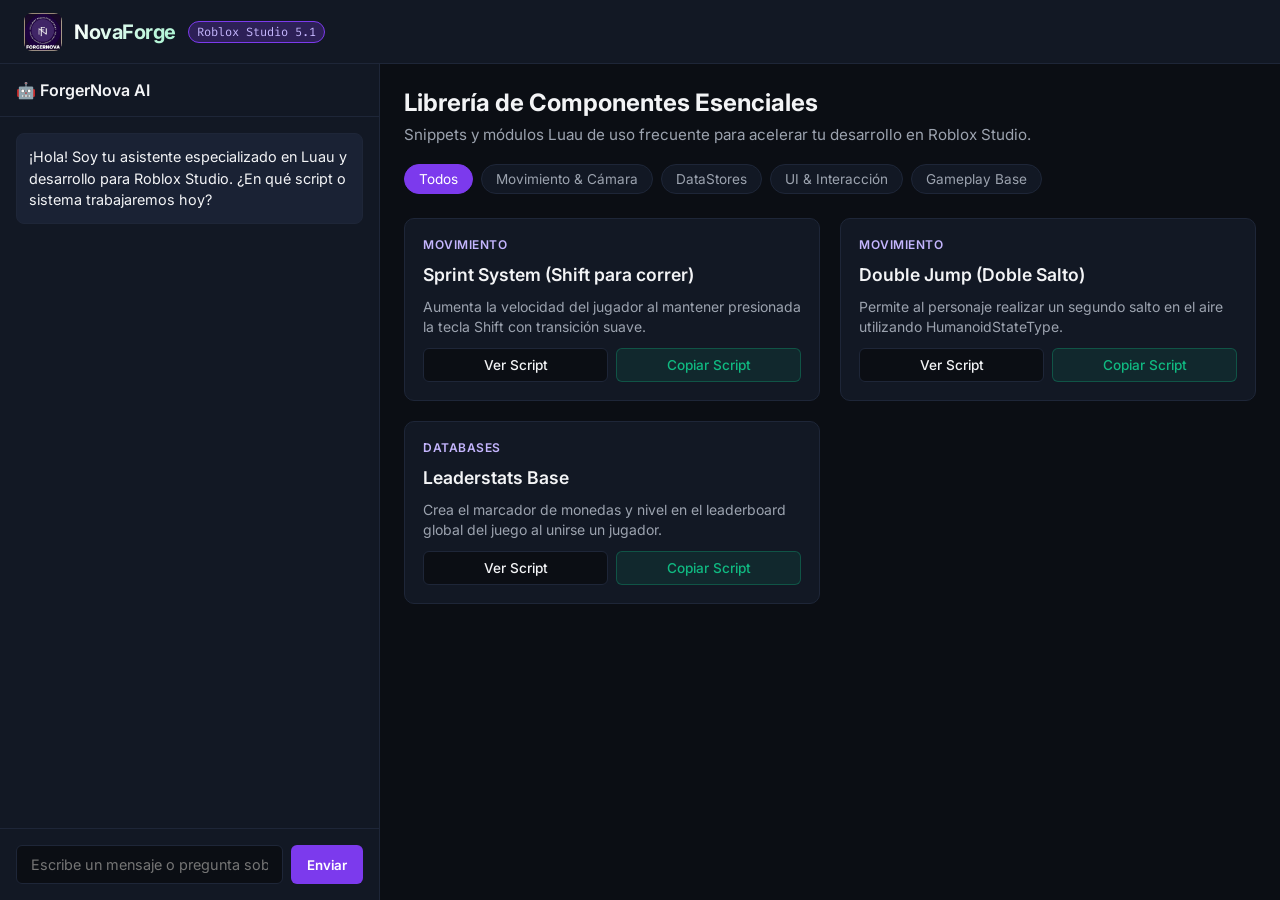
==== commit d4770c05: "Update dashboard.html" ====
--- a/dashboard.html
+++ b/dashboard.html
@@ -1,198 +1,435 @@
 <!DOCTYPE html>
 <html lang="es">
 <head>
-  <meta charset="UTF-8">
-  <meta name="viewport" content="width=device-width, initial-scale=1.0">
-  <title>ForgerNova - Roblox AI Studio</title>
-  <link rel="stylesheet" href="style.css">
-  <link rel="preconnect" href="https://fonts.googleapis.com">
-  <link rel="preconnect" href="https://fonts.gstatic.com" crossorigin>
-  <link href="https://fonts.googleapis.com/css2?family=Fira+Code:wght@400;500;600&family=Inter:wght@300;400;500;600;700&display=swap" rel="stylesheet">
+    <meta charset="UTF-8">
+    <meta name="viewport" content="width=device-width, initial-scale=1.0">
+    <title>NovaForge - Dashboard & Asistente IA</title>
+    <!-- Google Fonts -->
+    <link rel="preconnect" href="https://fonts.googleapis.com">
+    <link rel="preconnect" href="https://fonts.gstatic.com" crossorigin>
+    <link href="https://fonts.googleapis.com/css2?family=Fira+Code:wght@400;500;600&family=Inter:wght@300;400;500;600;700&display=swap" rel="stylesheet">
+    
+    <style>
+        /* === ESTILOS GLOBALES Y VARIABLES === */
+        :root {
+            --bg-dark: #0B0E14;
+            --panel-bg: #121824;
+            --panel-border: #1E2638;
+            --accent-purple: #7C3AED;
+            --accent-purple-hover: #6D28D9;
+            --accent-glow: rgba(124, 58, 237, 0.25);
+            --text-main: #F3F4F6;
+            --text-muted: #9CA3AF;
+            --code-bg: #0A0D12;
+            --success-color: #10B981;
+        }
+
+        * {
+            box-sizing: border-box;
+            margin: 0;
+            padding: 0;
+            font-family: 'Inter', sans-serif;
+        }
+
+        body {
+            background-color: var(--bg-dark);
+            color: var(--text-main);
+            display: flex;
+            flex-direction: column;
+            height: 100vh;
+            overflow: hidden;
+        }
+
+        /* === HEADER === */
+        header {
+            background-color: var(--panel-bg);
+            border-bottom: 1px solid var(--panel-border);
+            padding: 12px 24px;
+            display: flex;
+            align-items: center;
+            justify-content: space-between;
+            height: 64px;
+        }
+
+        .brand {
+            display: flex;
+            align-items: center;
+            gap: 12px;
+        }
+
+        /* Control estricto del tamaño del logo */
+        .brand-logo {
+            width: 38px !important;
+            height: 38px !important;
+            max-width: 38px !important;
+            max-height: 38px !important;
+            object-fit: contain;
+            border-radius: 8px;
+        }
+
+        .brand-title {
+            font-size: 1.25rem;
+            font-weight: 700;
+            letter-spacing: -0.5px;
+            background: linear-gradient(135deg, #FFF 0%, #A7F3D0 100%);
+            -webkit-background-clip: text;
+            -webkit-text-fill-color: transparent;
+        }
+
+        .engine-tag {
+            font-size: 0.75rem;
+            background: var(--accent-glow);
+            color: #C4B5FD;
+            border: 1px solid var(--accent-purple);
+            padding: 2px 8px;
+            border-radius: 12px;
+            font-family: 'Fira Code', monospace;
+        }
+
+        /* === LAYOUT PRINCIPAL === */
+        .main-container {
+            display: flex;
+            flex: 1;
+            height: calc(100vh - 64px);
+            overflow: hidden;
+        }
+
+        /* COLUMNA IZQUIERDA: ASISTENTE IA */
+        .ai-sidebar {
+            width: 380px;
+            background-color: var(--panel-bg);
+            border-right: 1px solid var(--panel-border);
+            display: flex;
+            flex-direction: column;
+        }
+
+        .ai-header {
+            padding: 16px;
+            border-bottom: 1px solid var(--panel-border);
+            display: flex;
+            align-items: center;
+            justify-content: space-between;
+        }
+
+        .ai-header h2 {
+            font-size: 1rem;
+            font-weight: 600;
+            display: flex;
+            align-items: center;
+            gap: 8px;
+        }
+
+        .chat-messages {
+            flex: 1;
+            padding: 16px;
+            overflow-y: auto;
+            display: flex;
+            flex-direction: column;
+            gap: 12px;
+        }
+
+        .message {
+            padding: 12px;
+            border-radius: 8px;
+            font-size: 0.9rem;
+            line-height: 1.5;
+        }
+
+        .message.bot {
+            background-color: #1A2234;
+            border: 1px solid var(--panel-border);
+            color: var(--text-main);
+        }
+
+        .chat-input-area {
+            padding: 16px;
+            border-top: 1px solid var(--panel-border);
+            display: flex;
+            gap: 8px;
+        }
+
+        .chat-input-area input {
+            flex: 1;
+            background-color: var(--bg-dark);
+            border: 1px solid var(--panel-border);
+            padding: 10px 14px;
+            border-radius: 6px;
+            color: var(--text-main);
+            outline: none;
+            font-size: 0.9rem;
+        }
+
+        .chat-input-area input:focus {
+            border-color: var(--accent-purple);
+        }
+
+        .btn-send {
+            background-color: var(--accent-purple);
+            color: white;
+            border: none;
+            padding: 10px 16px;
+            border-radius: 6px;
+            cursor: pointer;
+            font-weight: 600;
+            transition: background 0.2s;
+        }
+
+        .btn-send:hover {
+            background-color: var(--accent-purple-hover);
+        }
+
+        /* COLUMNA DERECHA: LIBRERÍA DE SCRIPTS */
+        .content-area {
+            flex: 1;
+            padding: 24px;
+            overflow-y: auto;
+            background-color: var(--bg-dark);
+        }
+
+        .section-title {
+            font-size: 1.5rem;
+            font-weight: 700;
+            margin-bottom: 8px;
+        }
+
+        .section-subtitle {
+            color: var(--text-muted);
+            font-size: 0.95rem;
+            margin-bottom: 20px;
+        }
+
+        .filter-tags {
+            display: flex;
+            gap: 8px;
+            margin-bottom: 24px;
+            flex-wrap: wrap;
+        }
+
+        .tag-btn {
+            background-color: var(--panel-bg);
+            border: 1px solid var(--panel-border);
+            color: var(--text-muted);
+            padding: 6px 14px;
+            border-radius: 20px;
+            font-size: 0.85rem;
+            cursor: pointer;
+            transition: all 0.2s;
+        }
+
+        .tag-btn.active, .tag-btn:hover {
+            background-color: var(--accent-purple);
+            color: white;
+            border-color: var(--accent-purple);
+        }
+
+        /* CARDS DE COMPONENTES */
+        .components-grid {
+            display: grid;
+            grid-template-columns: repeat(auto-fill, minmax(320px, 1fr));
+            gap: 20px;
+        }
+
+        .card {
+            background-color: var(--panel-bg);
+            border: 1px solid var(--panel-border);
+            border-radius: 10px;
+            padding: 18px;
+            display: flex;
+            flex-direction: column;
+            gap: 12px;
+            transition: transform 0.2s, border-color 0.2s;
+        }
+
+        .card:hover {
+            transform: translateY(-2px);
+            border-color: var(--accent-purple);
+        }
+
+        .card-category {
+            font-size: 0.75rem;
+            color: #C4B5FD;
+            text-transform: uppercase;
+            letter-spacing: 0.5px;
+            font-weight: 600;
+        }
+
+        .card-title {
+            font-size: 1.1rem;
+            font-weight: 600;
+        }
+
+        .card-desc {
+            font-size: 0.875rem;
+            color: var(--text-muted);
+            line-height: 1.4;
+        }
+
+        .card-actions {
+            display: flex;
+            gap: 8px;
+            margin-top: auto;
+        }
+
+        .btn-action {
+            flex: 1;
+            background-color: var(--bg-dark);
+            border: 1px solid var(--panel-border);
+            color: var(--text-main);
+            padding: 8px 12px;
+            border-radius: 6px;
+            font-size: 0.85rem;
+            cursor: pointer;
+            font-weight: 500;
+            text-align: center;
+            transition: background 0.2s;
+        }
+
+        .btn-action:hover {
+            background-color: var(--panel-border);
+        }
+
+        .btn-action.copy {
+            background-color: rgba(16, 185, 129, 0.1);
+            color: var(--success-color);
+            border-color: rgba(16, 185, 129, 0.3);
+        }
+
+        .btn-action.copy:hover {
+            background-color: rgba(16, 185, 129, 0.2);
+        }
+    </style>
 </head>
 <body>
-  <div class="app-layout">
-    
-    <!-- SIDEBAR / BARRA LATERAL -->
-    <aside class="sidebar">
-      <div class="sidebar-header">
-        <img src="logo.png" alt="ForgerNova Logo" class="brand-logo">
-        <span class="brand-title">ForgerNova</span>
-      </div>
-
-      <button class="btn-new-chat">
-        <svg width="18" height="18" viewBox="0 0 24 24" fill="none" stroke="currentColor" stroke-width="2"><path d="M12 5v14M5 12h14"/></svg>
-        <span>Nuevo Chat</span>
-      </button>
-
-      <div class="nav-section">
-        <span class="nav-label">HERRAMIENTAS</span>
-        <button class="tool-item active" data-view="chat">
-          <svg width="18" height="18" viewBox="0 0 24 24" fill="none" stroke="currentColor" stroke-width="2"><path d="M21 15a2 2 0 0 1-2 2H7l-4 4V5a2 2 0 0 1 2-2h14a2 2 0 0 1 2 2z"/></svg>
-          <span>Asistente IA</span>
-        </button>
-        <button class="tool-item" data-view="library">
-          <svg width="18" height="18" viewBox="0 0 24 24" fill="none" stroke="currentColor" stroke-width="2"><path d="M4 19.5A2.5 2.5 0 0 1 6.5 17H20"/><path d="M6.5 2H20v20H6.5A2.5 2.5 0 0 1 4 19.5v-15A2.5 2.5 0 0 1 6.5 2z"/></svg>
-          <span>Library</span>
-        </button>
-        <button class="tool-item" data-view="scripts">
-          <svg width="18" height="18" viewBox="0 0 24 24" fill="none" stroke="currentColor" stroke-width="2"><polyline points="16 18 22 12 16 6"/><polyline points="8 6 2 12 8 18"/></svg>
-          <span>Scripts</span>
-        </button>
-        <button class="tool-item" data-view="favorites">
-          <svg width="18" height="18" viewBox="0 0 24 24" fill="none" stroke="currentColor" stroke-width="2"><polygon points="12 2 15.09 8.26 22 9.27 17 14.14 18.18 21.02 12 17.77 5.82 21.02 7 14.14 2 9.27 8.91 8.26 12 2"/></svg>
-          <span>Favorites</span>
-        </button>
-        <button class="tool-item" data-view="error-fixer">
-          <svg width="18" height="18" viewBox="0 0 24 24" fill="none" stroke="currentColor" stroke-width="2"><path d="M10.29 3.86L1.82 18a2 2 0 0 0 1.71 3h16.94a2 2 0 0 0 1.71-3L13.71 3.86a2 2 0 0 0-3.42 0z"/><line x1="12" y1="9" x2="12" y2="13"/><line x1="12" y1="17" x2="12.01" y2="17"/></svg>
-          <span>Error Fixer</span>
-        </button>
-        <button class="tool-item" data-view="settings">
-          <svg width="18" height="18" viewBox="0 0 24 24" fill="none" stroke="currentColor" stroke-width="2"><circle cx="12" cy="12" r="3"/><path d="M19.4 15a1.65 1.65 0 0 0 .33 1.82l.06.06a2 2 0 0 1 0 2.83 2 2 0 0 1-2.83 0l-.06-.06a1.65 1.65 0 0 0-1.82-.33 1.65 1.65 0 0 0-1 1.51V21a2 2 0 0 1-2 2 2 2 0 0 1-2-2v-.09A1.65 1.65 0 0 0 9 19.4a1.65 1.65 0 0 0-1.82.33l-.06.06a2 2 0 0 1-2.83 0 2 2 0 0 1 0-2.83l.06-.06a1.65 1.65 0 0 0 .33-1.82 1.65 1.65 0 0 0-1.51-1H3a2 2 0 0 1-2-2 2 2 0 0 1 2-2h.09A1.65 1.65 0 0 0 4.6 9a1.65 1.65 0 0 0-.33-1.82l-.06-.06a2 2 0 0 1 0-2.83 2 2 0 0 1 2.83 0l.06.06a1.65 1.65 0 0 0 1.82.33H9a1.65 1.65 0 0 0 1-1.51V3a2 2 0 0 1 2-2 2 2 0 0 1 2 2v.09a1.65 1.65 0 0 0 1 1.51 1.65 1.65 0 0 0 1.82-.33l.06-.06a2 2 0 0 1 2.83 0 2 2 0 0 1 0 2.83l-.06.06a1.65 1.65 0 0 0-.33 1.82V9a1.65 1.65 0 0 0 1.51 1H21a2 2 0 0 1 2 2 2 2 0 0 1-2 2h-.09a1.65 1.65 0 0 0-1.51 1z"/></svg>
-          <span>Settings</span>
-        </button>
-      </div>
-
-      <div class="nav-section">
-        <span class="nav-label">HISTORIAL</span>
-        <div class="history-list">
-          <button class="history-item">
-            <svg width="14" height="14" viewBox="0 0 24 24" fill="none" stroke="currentColor" stroke-width="2"><path d="M21 15a2 2 0 0 1-2 2H7l-4 4V5a2 2 0 0 1 2-2h14a2 2 0 0 1 2 2z"/></svg>
-            <span>Interfaz al unirse</span>
-          </button>
+
+    <!-- NAVEGACIÓN Y HEADER -->
+    <header>
+        <div class="brand">
+            <img src="logo.png" alt="NovaForge Logo" class="brand-logo">
+            <span class="brand-title">NovaForge</span>
+            <span class="engine-tag">Roblox Studio 5.1</span>
         </div>
-      </div>
-
-      <div class="user-profile">
-        <div class="avatar">FN</div>
-        <div class="user-info">
-          <span class="user-name">Roblox Developer</span>
-          <span class="user-plan">Pro Plan</span>
-        </div>
-      </div>
-    </aside>
-
-    <!-- MAIN CONTENT -->
-    <main class="main-content">
-      <header class="top-header">
-        <div class="status-badge">
-          <span class="status-dot"></span>
-          <span id="current-view-title">Asistente IA (ForgerNova Engine)</span>
-        </div>
-        <div class="engine-version">Roblox Studio 5.1</div>
-      </header>
-
-      <!-- PANELS DE CONTENIDO -->
-
-      <!-- 1. VISTA: CHAT (ASISTENTE IA) -->
-      <section class="view-panel active" id="view-chat">
-        <div class="chat-container">
-          <div class="messages-scroll" id="chat-messages">
-            <div class="message-card ai-message">
-              <div class="message-header">
-                <strong>ForgerNova AI</strong>
-              </div>
-              <p>¡Hola! Soy tu asistente especializado en Luau y desarrollo para Roblox Studio. ¿En qué script o sistema trabajaremos hoy?</p>
+    </header>
+
+    <!-- CONTENEDOR PRINCIPAL -->
+    <div class="main-container">
+        
+        <!-- SIDEBAR IZQUIERDA: ASISTENTE IA -->
+        <aside class="ai-sidebar">
+            <div class="ai-header">
+                <h2>🤖 ForgerNova AI</h2>
             </div>
-          </div>
-
-          <div class="chat-input-wrapper">
-            <textarea id="chat-input" placeholder="Escribe un mensaje o pide un script (ej: Sistema de inventario con DataStore)..." rows="1"></textarea>
-            <button class="btn-send" id="btn-send-message">
-              <svg width="18" height="18" viewBox="0 0 24 24" fill="none" stroke="currentColor" stroke-width="2"><line x1="22" y1="2" x2="11" y2="13"/><polygon points="22 2 15 22 11 13 2 9 22 2"/></svg>
-            </button>
-          </div>
-        </div>
-      </section>
-
-      <!-- 2. VISTA: LIBRARY (LIBRERÍA DE COMPONENTES ESNCIALES) -->
-      <section class="view-panel" id="view-library">
-        <div class="panel-container">
-          <div style="margin-bottom: var(--space-md);">
-            <h2>Librería de Componentes Esenciales</h2>
-            <p class="panel-subtitle">Snippets y módulos Luau de uso frecuente para acelerar tu desarrollo en Roblox Studio.</p>
-          </div>
-
-          <!-- Filtro de Categorías -->
-          <div class="library-categories" style="display: flex; gap: 10px; margin-bottom: 20px; flex-wrap: wrap;">
-            <button class="btn-secondary btn-sm category-btn active" data-category="all">Todos</button>
-            <button class="btn-secondary btn-sm category-btn" data-category="Movimiento">Movimiento & Cámara</button>
-            <button class="btn-secondary btn-sm category-btn" data-category="Databases">DataStores</button>
-            <button class="btn-secondary btn-sm category-btn" data-category="UI">UI & Interacción</button>
-            <button class="btn-secondary btn-sm category-btn" data-category="Gameplay">Gameplay Base</button>
-          </div>
-
-          <!-- Grid de Scripts Predeterminados -->
-          <div class="cards-grid" id="library-grid"></div>
-        </div>
-      </section>
-
-      <!-- 3. VISTA: SCRIPTS (GESTOR DE SCRIPTS GUARDADOS) -->
-      <section class="view-panel" id="view-scripts">
-        <div class="panel-container">
-          <h2>Gestor de Scripts Guardados</h2>
-          <p class="panel-subtitle">Tus scripts generados y guardados localmente.</p>
-
-          <div class="scripts-list">
-            <!-- Renderizado dinámico desde script.js -->
-          </div>
-        </div>
-      </section>
-
-      <!-- 4. VISTA: FAVORITES -->
-      <section class="view-panel" id="view-favorites">
-        <div class="panel-container">
-          <h2>Mis Favoritos</h2>
-          <p class="panel-subtitle">Guarda aquí los fragmentos de código que más utilices.</p>
-          <div class="glass-card">
-            <p style="color: var(--text-secondary);">Aún no has añadido elementos a tus favoritos.</p>
-          </div>
-        </div>
-      </section>
-
-      <!-- 5. VISTA: ERROR FIXER -->
-      <section class="view-panel" id="view-error-fixer">
-        <div class="panel-container">
-          <h2>Error Fixer (Luau Debugger)</h2>
-          <p class="panel-subtitle">Pega el mensaje de error de la Output de Roblox Studio para obtener la solución exacta.</p>
-
-          <div class="glass-card" style="margin-top: 15px;">
-            <textarea id="error-input" placeholder="Pega aquí el error de Output (ej: ServerScriptService.Script:5: attempt to index nil with 'WaitForChild')..." rows="4" style="width: 100%; background: var(--code-bg); border: 1px solid var(--glass-border); border-radius: 8px; color: #fff; padding: 12px; font-family: var(--font-mono); font-size: 0.85rem; resize: none; margin-bottom: 12px;"></textarea>
-            <button class="btn-primary" id="btn-fix-error">Depurar Error</button>
-          </div>
-
-          <div id="error-solution"></div>
-        </div>
-      </section>
-
-      <!-- 6. VISTA: SETTINGS -->
-      <section class="view-panel" id="view-settings">
-        <div class="panel-container">
-          <h2>Configuración del Entorno</h2>
-          <p class="panel-subtitle">Ajustes generales de la aplicación.</p>
-          
-          <div class="glass-card" style="margin-top: 15px; display: flex; flex-direction: column; gap: 15px;">
-            <div style="display: flex; justify-content: space-between; align-items: center;">
-              <div>
-                <strong>Formato de Salida</strong>
-                <p style="font-size: 0.85rem; color: var(--text-secondary);">Generar comentarios explicativos en los scripts</p>
-              </div>
-              <input type="checkbox" checked style="accent-color: #7b3cff; width: 18px; height: 18px;">
+            <div class="chat-messages" id="chatMessages">
+                <div class="message bot">
+                    ¡Hola! Soy tu asistente especializado en Luau y desarrollo para Roblox Studio. ¿En qué script o sistema trabajaremos hoy?
+                </div>
             </div>
-            <hr style="border: 0; border-top: 1px solid var(--glass-border);">
-            <div style="display: flex; justify-content: space-between; align-items: center;">
-              <div>
-                <strong>Versión de Luau</strong>
-                <p style="font-size: 0.85rem; color: var(--text-secondary);">Sintaxis optimizada para Typed Luau</p>
-              </div>
-              <span style="font-size: 0.85rem; color: #00e676; font-weight: 600;">Habilitado</span>
+            <div class="chat-input-area">
+                <input type="text" id="userInput" placeholder="Escribe un mensaje o pregunta sobre Luau..." onkeydown="if(event.key==='Enter') sendMessage()">
+                <button class="btn-send" onclick="sendMessage()">Enviar</button>
             </div>
-          </div>
-        </div>
-      </section>
-
-    </main>
-  </div>
-
-  <script src="script.js"></script>
+        </aside>
+
+        <!-- ÁREA DERECHA: LIBRERÍA DE COMPONENTES -->
+        <main class="content-area">
+            <h1 class="section-title">Librería de Componentes Esenciales</h1>
+            <p class="section-subtitle">Snippets y módulos Luau de uso frecuente para acelerar tu desarrollo en Roblox Studio.</p>
+
+            <!-- FILTROS -->
+            <div class="filter-tags">
+                <button class="tag-btn active">Todos</button>
+                <button class="tag-btn">Movimiento & Cámara</button>
+                <button class="tag-btn">DataStores</button>
+                <button class="tag-btn">UI & Interacción</button>
+                <button class="tag-btn">Gameplay Base</button>
+            </div>
+
+            <!-- GRID DE SCRIPTS -->
+            <div class="components-grid">
+                
+                <!-- CARD 1 -->
+                <div class="card">
+                    <span class="card-category">Movimiento</span>
+                    <h3 class="card-title">Sprint System (Shift para correr)</h3>
+                    <p class="card-desc">Aumenta la velocidad del jugador al mantener presionada la tecla Shift con transición suave.</p>
+                    <div class="card-actions">
+                        <button class="btn-action">Ver Script</button>
+                        <button class="btn-action copy" onclick="copyCode(this, 'sprint')">Copiar Script</button>
+                    </div>
+                </div>
+
+                <!-- CARD 2 -->
+                <div class="card">
+                    <span class="card-category">Movimiento</span>
+                    <h3 class="card-title">Double Jump (Doble Salto)</h3>
+                    <p class="card-desc">Permite al personaje realizar un segundo salto en el aire utilizando HumanoidStateType.</p>
+                    <div class="card-actions">
+                        <button class="btn-action">Ver Script</button>
+                        <button class="btn-action copy" onclick="copyCode(this, 'doublejump')">Copiar Script</button>
+                    </div>
+                </div>
+
+                <!-- CARD 3 -->
+                <div class="card">
+                    <span class="card-category">Databases</span>
+                    <h3 class="card-title">Leaderstats Base</h3>
+                    <p class="card-desc">Crea el marcador de monedas y nivel en el leaderboard global del juego al unirse un jugador.</p>
+                    <div class="card-actions">
+                        <button class="btn-action">Ver Script</button>
+                        <button class="btn-action copy" onclick="copyCode(this, 'leaderstats')">Copiar Script</button>
+                    </div>
+                </div>
+
+            </div>
+        </main>
+    </div>
+
+    <!-- SCRIPTS JS DE INTERACCIÓN -->
+    <script>
+        function sendMessage() {
+            const input = document.getElementById('userInput');
+            const messageText = input.value.trim();
+            if (messageText === '') return;
+
+            const chatMessages = document.getElementById('chatMessages');
+
+            // Mensaje usuario
+            const userMsg = document.createElement('div');
+            userMsg.className = 'message user';
+            userMsg.style.backgroundColor = 'var(--accent-purple)';
+            userMsg.style.color = 'white';
+            userMsg.style.alignSelf = 'flex-end';
+            userMsg.style.borderRadius = '8px';
+            userMsg.style.padding = '12px';
+            userMsg.innerText = messageText;
+            chatMessages.appendChild(userMsg);
+
+            input.value = '';
+            chatMessages.scrollTop = chatMessages.scrollHeight;
+
+            // Respuesta automática simulada
+            setTimeout(() => {
+                const botMsg = document.createElement('div');
+                botMsg.className = 'message bot';
+                botMsg.innerText = 'Procesando tu solicitud en Luau... ¿Necesitas este código en un Script de Servidor o en un LocalScript?';
+                chatMessages.appendChild(botMsg);
+                chatMessages.scrollTop = chatMessages.scrollHeight;
+            }, 800);
+        }
+
+        function copyCode(btn, scriptType) {
+            let code = "";
+            if(scriptType === 'sprint') {
+                code = `-- LocalScript en StarterPlayerScripts\nconst UserInputService = game:GetService("UserInputService")\nconst Players = game:GetService("Players")\nconst player = Players.LocalPlayer\nconst character = player.Character or player.CharacterAdded:Wait()\nconst humanoid = character:WaitForChild("Humanoid")\n\nUserInputService.InputBegan:Connect(function(input, gpe)\n\tif gpe then return end\n\tif input.KeyCode == Enum.KeyCode.LeftShift then\n\t\thumanoid.WalkSpeed = 24\n\tend\nend)\n\nUserInputService.InputEnded:Connect(function(input)\n\tif input.KeyCode == Enum.KeyCode.LeftShift then\n\t\thumanoid.WalkSpeed = 16\n\tend\nend)`;
+            } else {
+                code = `-- Script de ejemplo Luau\nprint("Script copiado correctamente")`;
+            }
+
+            navigator.clipboard.writeText(code).then(() => {
+                const originalText = btn.innerText;
+                btn.innerText = "¡Copiado! ✓";
+                setTimeout(() => btn.innerText = originalText, 2000);
+            });
+        }
+    </script>
 </body>
 </html>
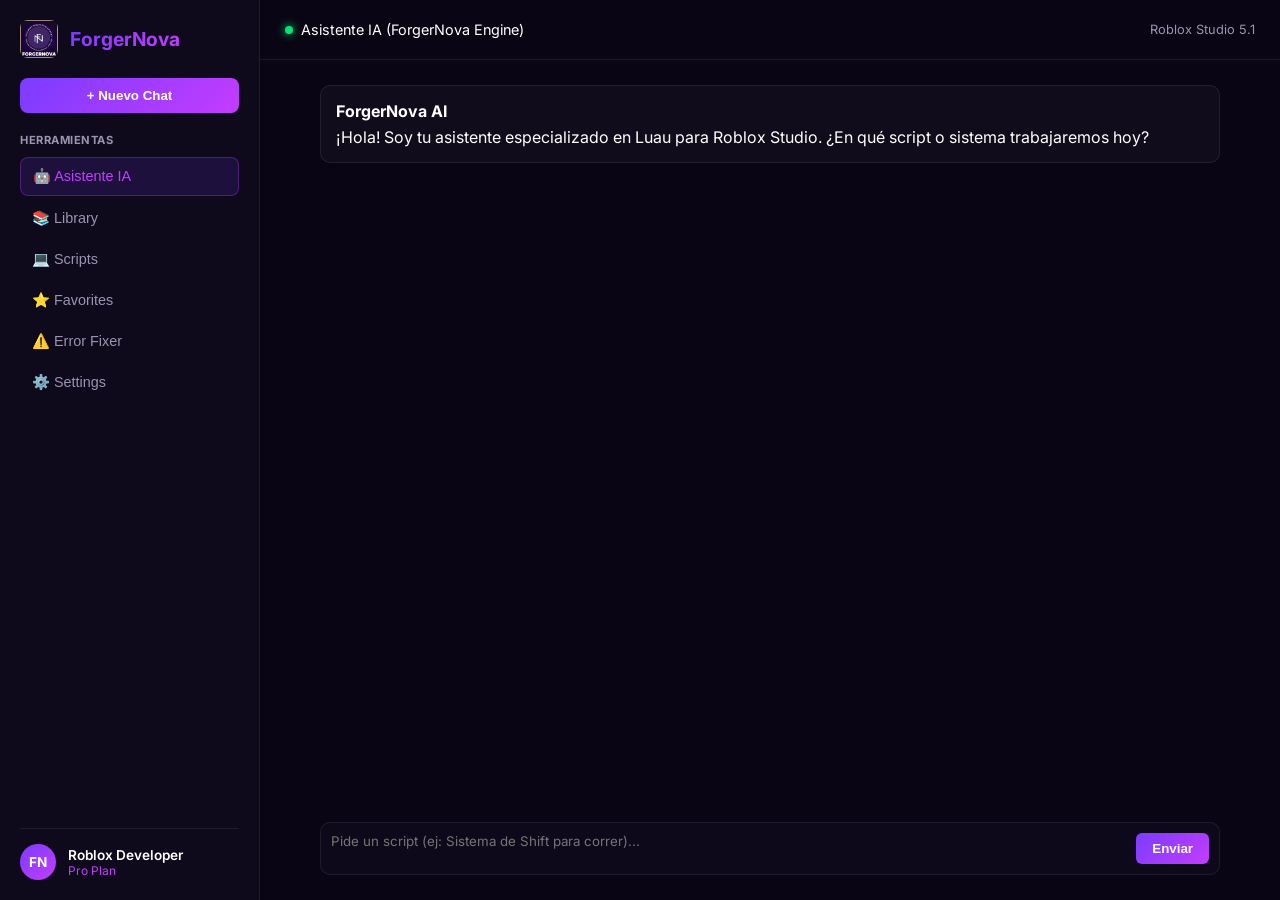
==== commit 9b644f67: "dashboard.html" ====
--- a/dashboard.html
+++ b/dashboard.html
@@ -1,435 +1,562 @@
 <!DOCTYPE html>
 <html lang="es">
 <head>
-    <meta charset="UTF-8">
-    <meta name="viewport" content="width=device-width, initial-scale=1.0">
-    <title>NovaForge - Dashboard & Asistente IA</title>
-    <!-- Google Fonts -->
-    <link rel="preconnect" href="https://fonts.googleapis.com">
-    <link rel="preconnect" href="https://fonts.gstatic.com" crossorigin>
-    <link href="https://fonts.googleapis.com/css2?family=Fira+Code:wght@400;500;600&family=Inter:wght@300;400;500;600;700&display=swap" rel="stylesheet">
-    
-    <style>
-        /* === ESTILOS GLOBALES Y VARIABLES === */
-        :root {
-            --bg-dark: #0B0E14;
-            --panel-bg: #121824;
-            --panel-border: #1E2638;
-            --accent-purple: #7C3AED;
-            --accent-purple-hover: #6D28D9;
-            --accent-glow: rgba(124, 58, 237, 0.25);
-            --text-main: #F3F4F6;
-            --text-muted: #9CA3AF;
-            --code-bg: #0A0D12;
-            --success-color: #10B981;
-        }
-
-        * {
-            box-sizing: border-box;
-            margin: 0;
-            padding: 0;
-            font-family: 'Inter', sans-serif;
-        }
-
-        body {
-            background-color: var(--bg-dark);
-            color: var(--text-main);
-            display: flex;
-            flex-direction: column;
-            height: 100vh;
-            overflow: hidden;
-        }
-
-        /* === HEADER === */
-        header {
-            background-color: var(--panel-bg);
-            border-bottom: 1px solid var(--panel-border);
-            padding: 12px 24px;
-            display: flex;
-            align-items: center;
-            justify-content: space-between;
-            height: 64px;
-        }
-
-        .brand {
-            display: flex;
-            align-items: center;
-            gap: 12px;
-        }
-
-        /* Control estricto del tamaño del logo */
-        .brand-logo {
-            width: 38px !important;
-            height: 38px !important;
-            max-width: 38px !important;
-            max-height: 38px !important;
-            object-fit: contain;
-            border-radius: 8px;
-        }
-
-        .brand-title {
-            font-size: 1.25rem;
-            font-weight: 700;
-            letter-spacing: -0.5px;
-            background: linear-gradient(135deg, #FFF 0%, #A7F3D0 100%);
-            -webkit-background-clip: text;
-            -webkit-text-fill-color: transparent;
-        }
-
-        .engine-tag {
-            font-size: 0.75rem;
-            background: var(--accent-glow);
-            color: #C4B5FD;
-            border: 1px solid var(--accent-purple);
-            padding: 2px 8px;
-            border-radius: 12px;
-            font-family: 'Fira Code', monospace;
-        }
-
-        /* === LAYOUT PRINCIPAL === */
-        .main-container {
-            display: flex;
-            flex: 1;
-            height: calc(100vh - 64px);
-            overflow: hidden;
-        }
-
-        /* COLUMNA IZQUIERDA: ASISTENTE IA */
-        .ai-sidebar {
-            width: 380px;
-            background-color: var(--panel-bg);
-            border-right: 1px solid var(--panel-border);
-            display: flex;
-            flex-direction: column;
-        }
-
-        .ai-header {
-            padding: 16px;
-            border-bottom: 1px solid var(--panel-border);
-            display: flex;
-            align-items: center;
-            justify-content: space-between;
-        }
-
-        .ai-header h2 {
-            font-size: 1rem;
-            font-weight: 600;
-            display: flex;
-            align-items: center;
-            gap: 8px;
-        }
-
-        .chat-messages {
-            flex: 1;
-            padding: 16px;
-            overflow-y: auto;
-            display: flex;
-            flex-direction: column;
-            gap: 12px;
-        }
-
-        .message {
-            padding: 12px;
-            border-radius: 8px;
-            font-size: 0.9rem;
-            line-height: 1.5;
-        }
-
-        .message.bot {
-            background-color: #1A2234;
-            border: 1px solid var(--panel-border);
-            color: var(--text-main);
-        }
-
-        .chat-input-area {
-            padding: 16px;
-            border-top: 1px solid var(--panel-border);
-            display: flex;
-            gap: 8px;
-        }
-
-        .chat-input-area input {
-            flex: 1;
-            background-color: var(--bg-dark);
-            border: 1px solid var(--panel-border);
-            padding: 10px 14px;
-            border-radius: 6px;
-            color: var(--text-main);
-            outline: none;
-            font-size: 0.9rem;
-        }
-
-        .chat-input-area input:focus {
-            border-color: var(--accent-purple);
-        }
-
-        .btn-send {
-            background-color: var(--accent-purple);
-            color: white;
-            border: none;
-            padding: 10px 16px;
-            border-radius: 6px;
-            cursor: pointer;
-            font-weight: 600;
-            transition: background 0.2s;
-        }
-
-        .btn-send:hover {
-            background-color: var(--accent-purple-hover);
-        }
-
-        /* COLUMNA DERECHA: LIBRERÍA DE SCRIPTS */
-        .content-area {
-            flex: 1;
-            padding: 24px;
-            overflow-y: auto;
-            background-color: var(--bg-dark);
-        }
-
-        .section-title {
-            font-size: 1.5rem;
-            font-weight: 700;
-            margin-bottom: 8px;
-        }
-
-        .section-subtitle {
-            color: var(--text-muted);
-            font-size: 0.95rem;
-            margin-bottom: 20px;
-        }
-
-        .filter-tags {
-            display: flex;
-            gap: 8px;
-            margin-bottom: 24px;
-            flex-wrap: wrap;
-        }
-
-        .tag-btn {
-            background-color: var(--panel-bg);
-            border: 1px solid var(--panel-border);
-            color: var(--text-muted);
-            padding: 6px 14px;
-            border-radius: 20px;
-            font-size: 0.85rem;
-            cursor: pointer;
-            transition: all 0.2s;
-        }
-
-        .tag-btn.active, .tag-btn:hover {
-            background-color: var(--accent-purple);
-            color: white;
-            border-color: var(--accent-purple);
-        }
-
-        /* CARDS DE COMPONENTES */
-        .components-grid {
-            display: grid;
-            grid-template-columns: repeat(auto-fill, minmax(320px, 1fr));
-            gap: 20px;
-        }
-
-        .card {
-            background-color: var(--panel-bg);
-            border: 1px solid var(--panel-border);
-            border-radius: 10px;
-            padding: 18px;
-            display: flex;
-            flex-direction: column;
-            gap: 12px;
-            transition: transform 0.2s, border-color 0.2s;
-        }
-
-        .card:hover {
-            transform: translateY(-2px);
-            border-color: var(--accent-purple);
-        }
-
-        .card-category {
-            font-size: 0.75rem;
-            color: #C4B5FD;
-            text-transform: uppercase;
-            letter-spacing: 0.5px;
-            font-weight: 600;
-        }
-
-        .card-title {
-            font-size: 1.1rem;
-            font-weight: 600;
-        }
-
-        .card-desc {
-            font-size: 0.875rem;
-            color: var(--text-muted);
-            line-height: 1.4;
-        }
-
-        .card-actions {
-            display: flex;
-            gap: 8px;
-            margin-top: auto;
-        }
-
-        .btn-action {
-            flex: 1;
-            background-color: var(--bg-dark);
-            border: 1px solid var(--panel-border);
-            color: var(--text-main);
-            padding: 8px 12px;
-            border-radius: 6px;
-            font-size: 0.85rem;
-            cursor: pointer;
-            font-weight: 500;
-            text-align: center;
-            transition: background 0.2s;
-        }
-
-        .btn-action:hover {
-            background-color: var(--panel-border);
-        }
-
-        .btn-action.copy {
-            background-color: rgba(16, 185, 129, 0.1);
-            color: var(--success-color);
-            border-color: rgba(16, 185, 129, 0.3);
-        }
-
-        .btn-action.copy:hover {
-            background-color: rgba(16, 185, 129, 0.2);
-        }
-    </style>
+  <meta charset="UTF-8">
+  <meta name="viewport" content="width=device-width, initial-scale=1.0">
+  <title>ForgerNova - Dashboard</title>
+  <link rel="preconnect" href="https://fonts.googleapis.com">
+  <link rel="preconnect" href="https://fonts.gstatic.com" crossorigin>
+  <link href="https://fonts.googleapis.com/css2?family=Fira+Code:wght@400;500;600&family=Inter:wght@300;400;500;600;700&display=swap" rel="stylesheet">
+  
+  <style>
+    :root {
+      --bg-dark: #090514;
+      --panel-bg: rgba(255, 255, 255, 0.03);
+      --glass-border: rgba(255, 255, 255, 0.08);
+      --accent-purple: #7b3cff;
+      --accent-pink: #c43cff;
+      --accent-gradient: linear-gradient(135deg, #7b3cff, #c43cff);
+      --text-primary: #ffffff;
+      --text-secondary: #9a95b0;
+      --code-bg: #05030a;
+      --font-main: 'Inter', system-ui, sans-serif;
+      --font-mono: 'Fira Code', monospace;
+      --sidebar-width: 260px;
+    }
+
+    * { box-sizing: border-box; margin: 0; padding: 0; }
+
+    body {
+      background-color: var(--bg-dark);
+      color: var(--text-primary);
+      font-family: var(--font-main);
+      height: 100vh;
+      overflow: hidden;
+    }
+
+    .app-layout {
+      display: flex;
+      width: 100vw;
+      height: 100vh;
+    }
+
+    /* SIDEBAR */
+    .sidebar {
+      width: var(--sidebar-width);
+      background: rgba(15, 10, 28, 0.95);
+      border-right: 1px solid var(--glass-border);
+      display: flex;
+      flex-direction: column;
+      padding: 20px;
+      gap: 20px;
+      flex-shrink: 0;
+    }
+
+    .sidebar-header {
+      display: flex;
+      align-items: center;
+      gap: 12px;
+    }
+
+    .brand-logo {
+      width: 38px !important;
+      height: 38px !important;
+      object-fit: contain;
+      border-radius: 8px;
+    }
+
+    .brand-title {
+      font-weight: 700;
+      font-size: 1.2rem;
+      background: var(--accent-gradient);
+      -webkit-background-clip: text;
+      -webkit-text-fill-color: transparent;
+    }
+
+    .btn-new-chat {
+      background: var(--accent-gradient);
+      border: none;
+      color: #fff;
+      padding: 10px;
+      border-radius: 8px;
+      font-weight: 600;
+      cursor: pointer;
+      display: flex;
+      align-items: center;
+      justify-content: center;
+      gap: 8px;
+    }
+
+    .nav-section {
+      display: flex;
+      flex-direction: column;
+      gap: 4px;
+    }
+
+    .nav-label {
+      font-size: 0.7rem;
+      color: var(--text-secondary);
+      font-weight: 700;
+      margin-bottom: 6px;
+      letter-spacing: 0.5px;
+    }
+
+    .tool-item {
+      background: transparent;
+      border: none;
+      color: var(--text-secondary);
+      padding: 10px 12px;
+      border-radius: 8px;
+      display: flex;
+      align-items: center;
+      gap: 12px;
+      cursor: pointer;
+      font-size: 0.9rem;
+      width: 100%;
+      text-align: left;
+    }
+
+    .tool-item:hover { background: rgba(255, 255, 255, 0.05); color: #fff; }
+
+    .tool-item.active {
+      background: rgba(123, 60, 255, 0.15);
+      color: var(--accent-pink);
+      border: 1px solid rgba(196, 60, 255, 0.3);
+    }
+
+    .user-profile {
+      margin-top: auto;
+      display: flex;
+      align-items: center;
+      gap: 12px;
+      padding-top: 15px;
+      border-top: 1px solid var(--glass-border);
+    }
+
+    .avatar {
+      width: 36px;
+      height: 36px;
+      border-radius: 50%;
+      background: var(--accent-gradient);
+      display: flex;
+      align-items: center;
+      justify-content: center;
+      font-weight: bold;
+      font-size: 0.85rem;
+    }
+
+    /* MAIN CONTENT */
+    .main-content {
+      flex: 1;
+      display: flex;
+      flex-direction: column;
+      overflow: hidden;
+    }
+
+    .top-header {
+      height: 60px;
+      border-bottom: 1px solid var(--glass-border);
+      display: flex;
+      align-items: center;
+      justify-content: space-between;
+      padding: 0 25px;
+    }
+
+    .status-badge {
+      display: flex;
+      align-items: center;
+      gap: 8px;
+      font-size: 0.9rem;
+    }
+
+    .status-dot {
+      width: 8px;
+      height: 8px;
+      background: #00e676;
+      border-radius: 50%;
+      box-shadow: 0 0 10px #00e676;
+    }
+
+    .view-panel {
+      display: none;
+      flex: 1;
+      overflow-y: auto;
+      padding: 25px;
+    }
+
+    .view-panel.active {
+      display: flex;
+      flex-direction: column;
+    }
+
+    .panel-container {
+      max-width: 1000px;
+      width: 100%;
+      margin: 0 auto;
+    }
+
+    .glass-card {
+      background: var(--panel-bg);
+      border: 1px solid var(--glass-border);
+      border-radius: 12px;
+      padding: 20px;
+      margin-bottom: 15px;
+    }
+
+    /* CHAT */
+    .chat-container {
+      display: flex;
+      flex-direction: column;
+      height: 100%;
+      max-width: 900px;
+      margin: 0 auto;
+      width: 100%;
+    }
+
+    .messages-scroll {
+      flex: 1;
+      overflow-y: auto;
+      display: flex;
+      flex-direction: column;
+      gap: 15px;
+      padding-bottom: 20px;
+    }
+
+    .message-card {
+      background: var(--panel-bg);
+      border: 1px solid var(--glass-border);
+      border-radius: 10px;
+      padding: 15px;
+    }
+
+    .chat-input-wrapper {
+      display: flex;
+      gap: 10px;
+      background: rgba(15, 10, 28, 0.8);
+      border: 1px solid var(--glass-border);
+      border-radius: 10px;
+      padding: 10px;
+    }
+
+    .chat-input-wrapper textarea {
+      flex: 1;
+      background: transparent;
+      border: none;
+      color: #fff;
+      font-family: inherit;
+      resize: none;
+      outline: none;
+    }
+
+    .btn-primary {
+      background: var(--accent-gradient);
+      border: none;
+      color: #fff;
+      padding: 8px 16px;
+      border-radius: 6px;
+      cursor: pointer;
+      font-weight: 600;
+    }
+
+    .btn-secondary {
+      background: rgba(255,255,255,0.05);
+      border: 1px solid var(--glass-border);
+      color: #fff;
+      padding: 8px 16px;
+      border-radius: 6px;
+      cursor: pointer;
+    }
+
+    .cards-grid {
+      display: grid;
+      grid-template-columns: repeat(auto-fill, minmax(280px, 1fr));
+      gap: 15px;
+    }
+  </style>
 </head>
 <body>
 
-    <!-- NAVEGACIÓN Y HEADER -->
-    <header>
-        <div class="brand">
-            <img src="logo.png" alt="NovaForge Logo" class="brand-logo">
-            <span class="brand-title">NovaForge</span>
-            <span class="engine-tag">Roblox Studio 5.1</span>
-        </div>
-    </header>
-
-    <!-- CONTENEDOR PRINCIPAL -->
-    <div class="main-container">
+  <div class="app-layout">
+    
+    <!-- SIDEBAR -->
+    <aside class="sidebar">
+      <div class="sidebar-header">
+        <img src="logo.png" alt="ForgerNova Logo" class="brand-logo">
+        <span class="brand-title">ForgerNova</span>
+      </div>
+
+      <button class="btn-new-chat" id="btn-new-chat">
+        <span>+ Nuevo Chat</span>
+      </button>
+
+      <div class="nav-section">
+        <span class="nav-label">HERRAMIENTAS</span>
+        <button class="tool-item active" data-view="chat">🤖 Asistente IA</button>
+        <button class="tool-item" data-view="library">📚 Library</button>
+        <button class="tool-item" data-view="scripts">💻 Scripts</button>
+        <button class="tool-item" data-view="favorites">⭐ Favorites</button>
+        <button class="tool-item" data-view="error-fixer">⚠️ Error Fixer</button>
+        <button class="tool-item" data-view="settings">⚙️ Settings</button>
+      </div>
+
+      <div class="user-profile">
+        <div class="avatar">FN</div>
+        <div>
+          <div style="font-size:0.85rem; font-weight:600;">Roblox Developer</div>
+          <div style="font-size:0.75rem; color:var(--accent-pink);">Pro Plan</div>
+        </div>
+      </div>
+    </aside>
+
+    <!-- MAIN CONTENT -->
+    <main class="main-content">
+      <header class="top-header">
+        <div class="status-badge">
+          <span class="status-dot"></span>
+          <span id="current-view-title">Asistente IA (ForgerNova Engine)</span>
+        </div>
+        <span style="font-size: 0.8rem; color: var(--text-secondary);">Roblox Studio 5.1</span>
+      </header>
+
+      <!-- 1. VISTA CHAT -->
+      <section class="view-panel active" id="view-chat">
+        <div class="chat-container">
+          <div class="messages-scroll" id="chat-messages">
+            <div class="message-card">
+              <strong>ForgerNova AI</strong>
+              <p style="margin-top:6px;">¡Hola! Soy tu asistente especializado en Luau para Roblox Studio. ¿En qué script o sistema trabajaremos hoy?</p>
+            </div>
+          </div>
+          <div class="chat-input-wrapper">
+            <textarea id="chat-input" placeholder="Pide un script (ej: Sistema de Shift para correr)..." rows="1"></textarea>
+            <button class="btn-primary" id="btn-send-message">Enviar</button>
+          </div>
+        </div>
+      </section>
+
+      <!-- 2. VISTA LIBRARY -->
+      <section class="view-panel" id="view-library">
+        <div class="panel-container">
+          <h2>Librería de Componentes Esenciales</h2>
+          <p style="color:var(--text-secondary); margin-bottom:20px;">Snippets Luau de uso frecuente para tu juego.</p>
+          <div class="cards-grid" id="library-grid"></div>
+        </div>
+      </section>
+
+      <!-- 3. VISTA SCRIPTS -->
+      <section class="view-panel" id="view-scripts">
+        <div class="panel-container">
+          <h2>Gestor de Scripts Guardados</h2>
+          <p style="color:var(--text-secondary); margin-bottom:20px;">Tus scripts guardados localmente.</p>
+          <div id="saved-scripts-list"></div>
+        </div>
+      </section>
+
+      <!-- 4. VISTA FAVORITES -->
+      <section class="view-panel" id="view-favorites">
+        <div class="panel-container">
+          <h2>Mis Favoritos</h2>
+          <div class="glass-card"><p style="color:var(--text-secondary);">Aún no has añadido elementos a favoritos.</p></div>
+        </div>
+      </section>
+
+      <!-- 5. VISTA ERROR FIXER -->
+      <section class="view-panel" id="view-error-fixer">
+        <div class="panel-container">
+          <h2>Error Fixer (Luau Debugger)</h2>
+          <p style="color:var(--text-secondary); margin-bottom:15px;">Pega el error del Output de Roblox Studio:</p>
+          <div class="glass-card">
+            <textarea id="error-input" placeholder="ServerScriptService.Script:5: attempt to index nil with..." rows="3" style="width:100%; background:var(--code-bg); border:1px solid var(--glass-border); color:#fff; padding:10px; border-radius:6px; resize:none; font-family:var(--font-mono);"></textarea>
+            <button class="btn-primary" id="btn-fix-error" style="margin-top:10px;">Depurar Error</button>
+          </div>
+          <div id="error-solution"></div>
+        </div>
+      </section>
+
+      <!-- 6. VISTA SETTINGS -->
+      <section class="view-panel" id="view-settings">
+        <div class="panel-container">
+          <h2>Configuración</h2>
+          <div class="glass-card"><p>Versión de Luau: <strong>Typed Luau 5.1 (Optimizado)</strong></p></div>
+        </div>
+      </section>
+
+    </main>
+  </div>
+
+  <script>
+    // ESTADO
+    const libraryData = [
+      {
+        id: 'lib-1',
+        title: 'Shift to Sprint (Correr)',
+        category: 'Movimiento',
+        desc: 'Aumenta la velocidad al pulsar LeftShift.',
+        code: `-- LocalScript: Shift to Sprint
+local UserInputService = game:GetService("UserInputService")
+local Players = game:GetService("Players")
+
+local player = Players.LocalPlayer
+local character = player.Character or player.CharacterAdded:Wait()
+local humanoid = character:WaitForChild("Humanoid")
+
+UserInputService.InputBegan:Connect(function(input, gpe)
+    if gpe then return end
+    if input.KeyCode == Enum.KeyCode.LeftShift then
+        humanoid.WalkSpeed = 28
+    end
+end)
+
+UserInputService.InputEnded:Connect(function(input)
+    if input.KeyCode == Enum.KeyCode.LeftShift then
+        humanoid.WalkSpeed = 16
+    end
+end)`
+      },
+      {
+        id: 'lib-2',
+        title: 'Leaderstats & Coins',
+        category: 'Databases',
+        desc: 'Crea el marcador de monedas en el juego.',
+        code: `-- ServerScript: Leaderstats
+local Players = game:GetService("Players")
+
+Players.PlayerAdded:Connect(function(player)
+    local leaderstats = Instance.new("Folder")
+    leaderstats.Name = "leaderstats"
+    leaderstats.Parent = player
+
+    local coins = Instance.new("IntValue")
+    coins.Name = "Coins"
+    coins.Value = 100
+    coins.Parent = leaderstats
+end)`
+      }
+    ];
+
+    const savedScripts = [
+      {
+        title: 'UI_OnPlayerJoin.client.luau',
+        desc: 'Maneja la pantalla de inicio del jugador.',
+        code: `-- LocalScript: Pantalla de Inicio
+print("Jugador conectado con éxito")`
+      }
+    ];
+
+    // NAVEGACIÓN
+    const tools = document.querySelectorAll('.tool-item');
+    const panels = document.querySelectorAll('.view-panel');
+    const titleHeader = document.getElementById('current-view-title');
+
+    tools.forEach(btn => {
+      btn.addEventListener('click', () => {
+        tools.forEach(t => t.classList.remove('active'));
+        btn.classList.add('active');
         
-        <!-- SIDEBAR IZQUIERDA: ASISTENTE IA -->
-        <aside class="ai-sidebar">
-            <div class="ai-header">
-                <h2>🤖 ForgerNova AI</h2>
-            </div>
-            <div class="chat-messages" id="chatMessages">
-                <div class="message bot">
-                    ¡Hola! Soy tu asistente especializado en Luau y desarrollo para Roblox Studio. ¿En qué script o sistema trabajaremos hoy?
-                </div>
-            </div>
-            <div class="chat-input-area">
-                <input type="text" id="userInput" placeholder="Escribe un mensaje o pregunta sobre Luau..." onkeydown="if(event.key==='Enter') sendMessage()">
-                <button class="btn-send" onclick="sendMessage()">Enviar</button>
-            </div>
-        </aside>
-
-        <!-- ÁREA DERECHA: LIBRERÍA DE COMPONENTES -->
-        <main class="content-area">
-            <h1 class="section-title">Librería de Componentes Esenciales</h1>
-            <p class="section-subtitle">Snippets y módulos Luau de uso frecuente para acelerar tu desarrollo en Roblox Studio.</p>
-
-            <!-- FILTROS -->
-            <div class="filter-tags">
-                <button class="tag-btn active">Todos</button>
-                <button class="tag-btn">Movimiento & Cámara</button>
-                <button class="tag-btn">DataStores</button>
-                <button class="tag-btn">UI & Interacción</button>
-                <button class="tag-btn">Gameplay Base</button>
-            </div>
-
-            <!-- GRID DE SCRIPTS -->
-            <div class="components-grid">
-                
-                <!-- CARD 1 -->
-                <div class="card">
-                    <span class="card-category">Movimiento</span>
-                    <h3 class="card-title">Sprint System (Shift para correr)</h3>
-                    <p class="card-desc">Aumenta la velocidad del jugador al mantener presionada la tecla Shift con transición suave.</p>
-                    <div class="card-actions">
-                        <button class="btn-action">Ver Script</button>
-                        <button class="btn-action copy" onclick="copyCode(this, 'sprint')">Copiar Script</button>
-                    </div>
-                </div>
-
-                <!-- CARD 2 -->
-                <div class="card">
-                    <span class="card-category">Movimiento</span>
-                    <h3 class="card-title">Double Jump (Doble Salto)</h3>
-                    <p class="card-desc">Permite al personaje realizar un segundo salto en el aire utilizando HumanoidStateType.</p>
-                    <div class="card-actions">
-                        <button class="btn-action">Ver Script</button>
-                        <button class="btn-action copy" onclick="copyCode(this, 'doublejump')">Copiar Script</button>
-                    </div>
-                </div>
-
-                <!-- CARD 3 -->
-                <div class="card">
-                    <span class="card-category">Databases</span>
-                    <h3 class="card-title">Leaderstats Base</h3>
-                    <p class="card-desc">Crea el marcador de monedas y nivel en el leaderboard global del juego al unirse un jugador.</p>
-                    <div class="card-actions">
-                        <button class="btn-action">Ver Script</button>
-                        <button class="btn-action copy" onclick="copyCode(this, 'leaderstats')">Copiar Script</button>
-                    </div>
-                </div>
-
-            </div>
-        </main>
-    </div>
-
-    <!-- SCRIPTS JS DE INTERACCIÓN -->
-    <script>
-        function sendMessage() {
-            const input = document.getElementById('userInput');
-            const messageText = input.value.trim();
-            if (messageText === '') return;
-
-            const chatMessages = document.getElementById('chatMessages');
-
-            // Mensaje usuario
-            const userMsg = document.createElement('div');
-            userMsg.className = 'message user';
-            userMsg.style.backgroundColor = 'var(--accent-purple)';
-            userMsg.style.color = 'white';
-            userMsg.style.alignSelf = 'flex-end';
-            userMsg.style.borderRadius = '8px';
-            userMsg.style.padding = '12px';
-            userMsg.innerText = messageText;
-            chatMessages.appendChild(userMsg);
-
-            input.value = '';
-            chatMessages.scrollTop = chatMessages.scrollHeight;
-
-            // Respuesta automática simulada
-            setTimeout(() => {
-                const botMsg = document.createElement('div');
-                botMsg.className = 'message bot';
-                botMsg.innerText = 'Procesando tu solicitud en Luau... ¿Necesitas este código en un Script de Servidor o en un LocalScript?';
-                chatMessages.appendChild(botMsg);
-                chatMessages.scrollTop = chatMessages.scrollHeight;
-            }, 800);
-        }
-
-        function copyCode(btn, scriptType) {
-            let code = "";
-            if(scriptType === 'sprint') {
-                code = `-- LocalScript en StarterPlayerScripts\nconst UserInputService = game:GetService("UserInputService")\nconst Players = game:GetService("Players")\nconst player = Players.LocalPlayer\nconst character = player.Character or player.CharacterAdded:Wait()\nconst humanoid = character:WaitForChild("Humanoid")\n\nUserInputService.InputBegan:Connect(function(input, gpe)\n\tif gpe then return end\n\tif input.KeyCode == Enum.KeyCode.LeftShift then\n\t\thumanoid.WalkSpeed = 24\n\tend\nend)\n\nUserInputService.InputEnded:Connect(function(input)\n\tif input.KeyCode == Enum.KeyCode.LeftShift then\n\t\thumanoid.WalkSpeed = 16\n\tend\nend)`;
-            } else {
-                code = `-- Script de ejemplo Luau\nprint("Script copiado correctamente")`;
-            }
-
-            navigator.clipboard.writeText(code).then(() => {
-                const originalText = btn.innerText;
-                btn.innerText = "¡Copiado! ✓";
-                setTimeout(() => btn.innerText = originalText, 2000);
-            });
-        }
-    </script>
+        const target = btn.getAttribute('data-view');
+        panels.forEach(p => {
+          p.classList.remove('active');
+          if (p.id === `view-${target}`) p.classList.add('active');
+        });
+        
+        titleHeader.textContent = `${btn.textContent.trim()} (ForgerNova Engine)`;
+      });
+    });
+
+    // CHAT (PROTEGIDO CONTRA XSS)
+    const btnSend = document.getElementById('btn-send-message');
+    const inputChat = document.getElementById('chat-input');
+    const messagesBox = document.getElementById('chat-messages');
+
+    btnSend.addEventListener('click', () => {
+      const text = inputChat.value.trim();
+      if (!text) return;
+
+      // Mensaje Usuario
+      const uCard = document.createElement('div');
+      uCard.className = 'message-card';
+      uCard.style.background = 'rgba(123, 60, 255, 0.2)';
+      uCard.style.alignSelf = 'flex-end';
+      
+      const uTitle = document.createElement('strong');
+      uTitle.textContent = 'Tú';
+      const uText = document.createElement('p');
+      uText.style.marginTop = '4px';
+      uText.textContent = text; // SEGURIDAD XSS
+      
+      uCard.appendChild(uTitle);
+      uCard.appendChild(uText);
+      messagesBox.appendChild(uCard);
+
+      inputChat.value = '';
+      messagesBox.scrollTop = messagesBox.scrollHeight;
+
+      // Respuesta IA
+      setTimeout(() => {
+        const aiCard = document.createElement('div');
+        aiCard.className = 'message-card';
+        
+        const aiTitle = document.createElement('strong');
+        aiTitle.textContent = 'ForgerNova AI';
+        const aiText = document.createElement('p');
+        aiText.style.marginTop = '4px';
+        aiText.textContent = 'Procesando tu consulta en Luau... ¿Necesitas este script como ServerScript o LocalScript?';
+
+        aiCard.appendChild(aiTitle);
+        aiCard.appendChild(aiText);
+        messagesBox.appendChild(aiCard);
+        messagesBox.scrollTop = messagesBox.scrollHeight;
+      }, 700);
+    });
+
+    // RENDER LIBRARY
+    const libGrid = document.getElementById('library-grid');
+    libraryData.forEach(item => {
+      const card = document.createElement('div');
+      card.className = 'glass-card';
+      card.innerHTML = `
+        <span style="font-size:0.75rem; color:var(--accent-pink);">${item.category}</span>
+        <h3 style="margin:5px 0;">${item.title}</h3>
+        <p style="font-size:0.85rem; color:var(--text-secondary); margin-bottom:12px;">${item.desc}</p>
+        <button class="btn-primary" style="width:100%;" onclick="copySnippet(\`${item.code.replace(/`/g, '\\`')}\`)">📋 Copiar Script</button>
+      `;
+      libGrid.appendChild(card);
+    });
+
+    // RENDER SAVED SCRIPTS
+    const savedContainer = document.getElementById('saved-scripts-list');
+    savedScripts.forEach(s => {
+      const card = document.createElement('div');
+      card.className = 'glass-card';
+      card.style.display = 'flex';
+      card.style.justifyContent = 'space-between';
+      card.style.alignItems = 'center';
+      card.innerHTML = `
+        <div>
+          <strong>${s.title}</strong>
+          <p style="font-size:0.85rem; color:var(--text-secondary);">${s.desc}</p>
+        </div>
+        <button class="btn-secondary" onclick="copySnippet(\`${s.code}\`)">📋 Copiar</button>
+      `;
+      savedContainer.appendChild(card);
+    });
+
+    // ERROR FIXER
+    document.getElementById('btn-fix-error').addEventListener('click', () => {
+      const txt = document.getElementById('error-input').value.trim();
+      if(!txt) return;
+      document.getElementById('error-solution').innerHTML = `
+        <div class="glass-card" style="border-color:#00e676; margin-top:10px;">
+          <h4 style="color:#00e676;">✔ Solución Sugerida</h4>
+          <p style="font-size:0.85rem; margin-top:5px;">Asegúrate de usar <code>WaitForChild</code> para objetos que pueden tardar en cargar en el cliente.</p>
+        </div>
+      `;
+    });
+
+    function copySnippet(code) {
+      navigator.clipboard.writeText(code);
+      alert('📋 ¡Script copiado al portapapeles!');
+    }
+  </script>
 </body>
 </html>
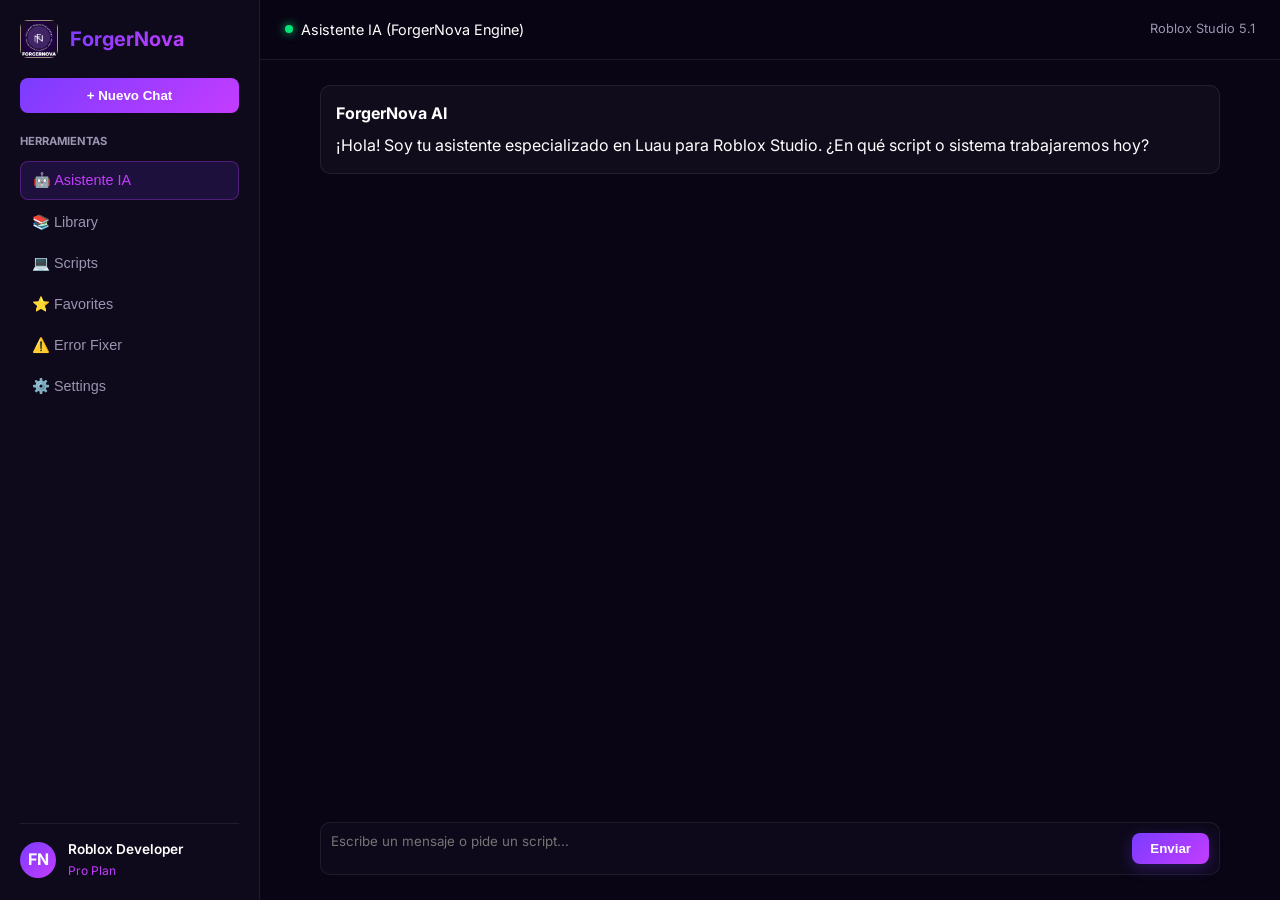
==== commit 0ac4ea68: "dashboard.html Removed internal styles and linked external stylesheet. Updated button and section co" ====
--- a/dashboard.html
+++ b/dashboard.html
@@ -8,271 +8,8 @@
   <link rel="preconnect" href="https://fonts.gstatic.com" crossorigin>
   <link href="https://fonts.googleapis.com/css2?family=Fira+Code:wght@400;500;600&family=Inter:wght@300;400;500;600;700&display=swap" rel="stylesheet">
   
-  <style>
-    :root {
-      --bg-dark: #090514;
-      --panel-bg: rgba(255, 255, 255, 0.03);
-      --glass-border: rgba(255, 255, 255, 0.08);
-      --accent-purple: #7b3cff;
-      --accent-pink: #c43cff;
-      --accent-gradient: linear-gradient(135deg, #7b3cff, #c43cff);
-      --text-primary: #ffffff;
-      --text-secondary: #9a95b0;
-      --code-bg: #05030a;
-      --font-main: 'Inter', system-ui, sans-serif;
-      --font-mono: 'Fira Code', monospace;
-      --sidebar-width: 260px;
-    }
-
-    * { box-sizing: border-box; margin: 0; padding: 0; }
-
-    body {
-      background-color: var(--bg-dark);
-      color: var(--text-primary);
-      font-family: var(--font-main);
-      height: 100vh;
-      overflow: hidden;
-    }
-
-    .app-layout {
-      display: flex;
-      width: 100vw;
-      height: 100vh;
-    }
-
-    /* SIDEBAR */
-    .sidebar {
-      width: var(--sidebar-width);
-      background: rgba(15, 10, 28, 0.95);
-      border-right: 1px solid var(--glass-border);
-      display: flex;
-      flex-direction: column;
-      padding: 20px;
-      gap: 20px;
-      flex-shrink: 0;
-    }
-
-    .sidebar-header {
-      display: flex;
-      align-items: center;
-      gap: 12px;
-    }
-
-    .brand-logo {
-      width: 38px !important;
-      height: 38px !important;
-      object-fit: contain;
-      border-radius: 8px;
-    }
-
-    .brand-title {
-      font-weight: 700;
-      font-size: 1.2rem;
-      background: var(--accent-gradient);
-      -webkit-background-clip: text;
-      -webkit-text-fill-color: transparent;
-    }
-
-    .btn-new-chat {
-      background: var(--accent-gradient);
-      border: none;
-      color: #fff;
-      padding: 10px;
-      border-radius: 8px;
-      font-weight: 600;
-      cursor: pointer;
-      display: flex;
-      align-items: center;
-      justify-content: center;
-      gap: 8px;
-    }
-
-    .nav-section {
-      display: flex;
-      flex-direction: column;
-      gap: 4px;
-    }
-
-    .nav-label {
-      font-size: 0.7rem;
-      color: var(--text-secondary);
-      font-weight: 700;
-      margin-bottom: 6px;
-      letter-spacing: 0.5px;
-    }
-
-    .tool-item {
-      background: transparent;
-      border: none;
-      color: var(--text-secondary);
-      padding: 10px 12px;
-      border-radius: 8px;
-      display: flex;
-      align-items: center;
-      gap: 12px;
-      cursor: pointer;
-      font-size: 0.9rem;
-      width: 100%;
-      text-align: left;
-    }
-
-    .tool-item:hover { background: rgba(255, 255, 255, 0.05); color: #fff; }
-
-    .tool-item.active {
-      background: rgba(123, 60, 255, 0.15);
-      color: var(--accent-pink);
-      border: 1px solid rgba(196, 60, 255, 0.3);
-    }
-
-    .user-profile {
-      margin-top: auto;
-      display: flex;
-      align-items: center;
-      gap: 12px;
-      padding-top: 15px;
-      border-top: 1px solid var(--glass-border);
-    }
-
-    .avatar {
-      width: 36px;
-      height: 36px;
-      border-radius: 50%;
-      background: var(--accent-gradient);
-      display: flex;
-      align-items: center;
-      justify-content: center;
-      font-weight: bold;
-      font-size: 0.85rem;
-    }
-
-    /* MAIN CONTENT */
-    .main-content {
-      flex: 1;
-      display: flex;
-      flex-direction: column;
-      overflow: hidden;
-    }
-
-    .top-header {
-      height: 60px;
-      border-bottom: 1px solid var(--glass-border);
-      display: flex;
-      align-items: center;
-      justify-content: space-between;
-      padding: 0 25px;
-    }
-
-    .status-badge {
-      display: flex;
-      align-items: center;
-      gap: 8px;
-      font-size: 0.9rem;
-    }
-
-    .status-dot {
-      width: 8px;
-      height: 8px;
-      background: #00e676;
-      border-radius: 50%;
-      box-shadow: 0 0 10px #00e676;
-    }
-
-    .view-panel {
-      display: none;
-      flex: 1;
-      overflow-y: auto;
-      padding: 25px;
-    }
-
-    .view-panel.active {
-      display: flex;
-      flex-direction: column;
-    }
-
-    .panel-container {
-      max-width: 1000px;
-      width: 100%;
-      margin: 0 auto;
-    }
-
-    .glass-card {
-      background: var(--panel-bg);
-      border: 1px solid var(--glass-border);
-      border-radius: 12px;
-      padding: 20px;
-      margin-bottom: 15px;
-    }
-
-    /* CHAT */
-    .chat-container {
-      display: flex;
-      flex-direction: column;
-      height: 100%;
-      max-width: 900px;
-      margin: 0 auto;
-      width: 100%;
-    }
-
-    .messages-scroll {
-      flex: 1;
-      overflow-y: auto;
-      display: flex;
-      flex-direction: column;
-      gap: 15px;
-      padding-bottom: 20px;
-    }
-
-    .message-card {
-      background: var(--panel-bg);
-      border: 1px solid var(--glass-border);
-      border-radius: 10px;
-      padding: 15px;
-    }
-
-    .chat-input-wrapper {
-      display: flex;
-      gap: 10px;
-      background: rgba(15, 10, 28, 0.8);
-      border: 1px solid var(--glass-border);
-      border-radius: 10px;
-      padding: 10px;
-    }
-
-    .chat-input-wrapper textarea {
-      flex: 1;
-      background: transparent;
-      border: none;
-      color: #fff;
-      font-family: inherit;
-      resize: none;
-      outline: none;
-    }
-
-    .btn-primary {
-      background: var(--accent-gradient);
-      border: none;
-      color: #fff;
-      padding: 8px 16px;
-      border-radius: 6px;
-      cursor: pointer;
-      font-weight: 600;
-    }
-
-    .btn-secondary {
-      background: rgba(255,255,255,0.05);
-      border: 1px solid var(--glass-border);
-      color: #fff;
-      padding: 8px 16px;
-      border-radius: 6px;
-      cursor: pointer;
-    }
-
-    .cards-grid {
-      display: grid;
-      grid-template-columns: repeat(auto-fill, minmax(280px, 1fr));
-      gap: 15px;
-    }
-  </style>
+  <!-- Estilos externos -->
+  <link rel="stylesheet" href="./style.css?v=3.0">
 </head>
 <body>
 
@@ -285,9 +22,7 @@
         <span class="brand-title">ForgerNova</span>
       </div>
 
-      <button class="btn-new-chat" id="btn-new-chat">
-        <span>+ Nuevo Chat</span>
-      </button>
+      <button class="btn-new-chat">+ Nuevo Chat</button>
 
       <div class="nav-section">
         <span class="nav-label">HERRAMIENTAS</span>
@@ -318,7 +53,7 @@
         <span style="font-size: 0.8rem; color: var(--text-secondary);">Roblox Studio 5.1</span>
       </header>
 
-      <!-- 1. VISTA CHAT -->
+      <!-- VISTA 1: CHAT -->
       <section class="view-panel active" id="view-chat">
         <div class="chat-container">
           <div class="messages-scroll" id="chat-messages">
@@ -328,13 +63,13 @@
             </div>
           </div>
           <div class="chat-input-wrapper">
-            <textarea id="chat-input" placeholder="Pide un script (ej: Sistema de Shift para correr)..." rows="1"></textarea>
+            <textarea id="chat-input" placeholder="Escribe un mensaje o pide un script..." rows="1"></textarea>
             <button class="btn-primary" id="btn-send-message">Enviar</button>
           </div>
         </div>
       </section>
 
-      <!-- 2. VISTA LIBRARY -->
+      <!-- VISTA 2: LIBRARY -->
       <section class="view-panel" id="view-library">
         <div class="panel-container">
           <h2>Librería de Componentes Esenciales</h2>
@@ -343,24 +78,24 @@
         </div>
       </section>
 
-      <!-- 3. VISTA SCRIPTS -->
+      <!-- VISTA 3: SCRIPTS -->
       <section class="view-panel" id="view-scripts">
         <div class="panel-container">
           <h2>Gestor de Scripts Guardados</h2>
-          <p style="color:var(--text-secondary); margin-bottom:20px;">Tus scripts guardados localmente.</p>
+          <p style="color:var(--text-secondary); margin-bottom:20px;">Tus módulos Luau organizados.</p>
           <div id="saved-scripts-list"></div>
         </div>
       </section>
 
-      <!-- 4. VISTA FAVORITES -->
+      <!-- VISTA 4: FAVORITES -->
       <section class="view-panel" id="view-favorites">
         <div class="panel-container">
           <h2>Mis Favoritos</h2>
-          <div class="glass-card"><p style="color:var(--text-secondary);">Aún no has añadido elementos a favoritos.</p></div>
+          <div class="glass-card"><p style="color:var(--text-secondary);">Aún no has marcado elementos como favoritos.</p></div>
         </div>
       </section>
 
-      <!-- 5. VISTA ERROR FIXER -->
+      <!-- VISTA 5: ERROR FIXER -->
       <section class="view-panel" id="view-error-fixer">
         <div class="panel-container">
           <h2>Error Fixer (Luau Debugger)</h2>
@@ -373,190 +108,18 @@
         </div>
       </section>
 
-      <!-- 6. VISTA SETTINGS -->
+      <!-- VISTA 6: SETTINGS -->
       <section class="view-panel" id="view-settings">
         <div class="panel-container">
           <h2>Configuración</h2>
-          <div class="glass-card"><p>Versión de Luau: <strong>Typed Luau 5.1 (Optimizado)</strong></p></div>
+          <div class="glass-card"><p>Motor: <strong>Luau 5.1 (Roblox Studio Standard)</strong></p></div>
         </div>
       </section>
 
     </main>
   </div>
 
-  <script>
-    // ESTADO
-    const libraryData = [
-      {
-        id: 'lib-1',
-        title: 'Shift to Sprint (Correr)',
-        category: 'Movimiento',
-        desc: 'Aumenta la velocidad al pulsar LeftShift.',
-        code: `-- LocalScript: Shift to Sprint
-local UserInputService = game:GetService("UserInputService")
-local Players = game:GetService("Players")
-
-local player = Players.LocalPlayer
-local character = player.Character or player.CharacterAdded:Wait()
-local humanoid = character:WaitForChild("Humanoid")
-
-UserInputService.InputBegan:Connect(function(input, gpe)
-    if gpe then return end
-    if input.KeyCode == Enum.KeyCode.LeftShift then
-        humanoid.WalkSpeed = 28
-    end
-end)
-
-UserInputService.InputEnded:Connect(function(input)
-    if input.KeyCode == Enum.KeyCode.LeftShift then
-        humanoid.WalkSpeed = 16
-    end
-end)`
-      },
-      {
-        id: 'lib-2',
-        title: 'Leaderstats & Coins',
-        category: 'Databases',
-        desc: 'Crea el marcador de monedas en el juego.',
-        code: `-- ServerScript: Leaderstats
-local Players = game:GetService("Players")
-
-Players.PlayerAdded:Connect(function(player)
-    local leaderstats = Instance.new("Folder")
-    leaderstats.Name = "leaderstats"
-    leaderstats.Parent = player
-
-    local coins = Instance.new("IntValue")
-    coins.Name = "Coins"
-    coins.Value = 100
-    coins.Parent = leaderstats
-end)`
-      }
-    ];
-
-    const savedScripts = [
-      {
-        title: 'UI_OnPlayerJoin.client.luau',
-        desc: 'Maneja la pantalla de inicio del jugador.',
-        code: `-- LocalScript: Pantalla de Inicio
-print("Jugador conectado con éxito")`
-      }
-    ];
-
-    // NAVEGACIÓN
-    const tools = document.querySelectorAll('.tool-item');
-    const panels = document.querySelectorAll('.view-panel');
-    const titleHeader = document.getElementById('current-view-title');
-
-    tools.forEach(btn => {
-      btn.addEventListener('click', () => {
-        tools.forEach(t => t.classList.remove('active'));
-        btn.classList.add('active');
-        
-        const target = btn.getAttribute('data-view');
-        panels.forEach(p => {
-          p.classList.remove('active');
-          if (p.id === `view-${target}`) p.classList.add('active');
-        });
-        
-        titleHeader.textContent = `${btn.textContent.trim()} (ForgerNova Engine)`;
-      });
-    });
-
-    // CHAT (PROTEGIDO CONTRA XSS)
-    const btnSend = document.getElementById('btn-send-message');
-    const inputChat = document.getElementById('chat-input');
-    const messagesBox = document.getElementById('chat-messages');
-
-    btnSend.addEventListener('click', () => {
-      const text = inputChat.value.trim();
-      if (!text) return;
-
-      // Mensaje Usuario
-      const uCard = document.createElement('div');
-      uCard.className = 'message-card';
-      uCard.style.background = 'rgba(123, 60, 255, 0.2)';
-      uCard.style.alignSelf = 'flex-end';
-      
-      const uTitle = document.createElement('strong');
-      uTitle.textContent = 'Tú';
-      const uText = document.createElement('p');
-      uText.style.marginTop = '4px';
-      uText.textContent = text; // SEGURIDAD XSS
-      
-      uCard.appendChild(uTitle);
-      uCard.appendChild(uText);
-      messagesBox.appendChild(uCard);
-
-      inputChat.value = '';
-      messagesBox.scrollTop = messagesBox.scrollHeight;
-
-      // Respuesta IA
-      setTimeout(() => {
-        const aiCard = document.createElement('div');
-        aiCard.className = 'message-card';
-        
-        const aiTitle = document.createElement('strong');
-        aiTitle.textContent = 'ForgerNova AI';
-        const aiText = document.createElement('p');
-        aiText.style.marginTop = '4px';
-        aiText.textContent = 'Procesando tu consulta en Luau... ¿Necesitas este script como ServerScript o LocalScript?';
-
-        aiCard.appendChild(aiTitle);
-        aiCard.appendChild(aiText);
-        messagesBox.appendChild(aiCard);
-        messagesBox.scrollTop = messagesBox.scrollHeight;
-      }, 700);
-    });
-
-    // RENDER LIBRARY
-    const libGrid = document.getElementById('library-grid');
-    libraryData.forEach(item => {
-      const card = document.createElement('div');
-      card.className = 'glass-card';
-      card.innerHTML = `
-        <span style="font-size:0.75rem; color:var(--accent-pink);">${item.category}</span>
-        <h3 style="margin:5px 0;">${item.title}</h3>
-        <p style="font-size:0.85rem; color:var(--text-secondary); margin-bottom:12px;">${item.desc}</p>
-        <button class="btn-primary" style="width:100%;" onclick="copySnippet(\`${item.code.replace(/`/g, '\\`')}\`)">📋 Copiar Script</button>
-      `;
-      libGrid.appendChild(card);
-    });
-
-    // RENDER SAVED SCRIPTS
-    const savedContainer = document.getElementById('saved-scripts-list');
-    savedScripts.forEach(s => {
-      const card = document.createElement('div');
-      card.className = 'glass-card';
-      card.style.display = 'flex';
-      card.style.justifyContent = 'space-between';
-      card.style.alignItems = 'center';
-      card.innerHTML = `
-        <div>
-          <strong>${s.title}</strong>
-          <p style="font-size:0.85rem; color:var(--text-secondary);">${s.desc}</p>
-        </div>
-        <button class="btn-secondary" onclick="copySnippet(\`${s.code}\`)">📋 Copiar</button>
-      `;
-      savedContainer.appendChild(card);
-    });
-
-    // ERROR FIXER
-    document.getElementById('btn-fix-error').addEventListener('click', () => {
-      const txt = document.getElementById('error-input').value.trim();
-      if(!txt) return;
-      document.getElementById('error-solution').innerHTML = `
-        <div class="glass-card" style="border-color:#00e676; margin-top:10px;">
-          <h4 style="color:#00e676;">✔ Solución Sugerida</h4>
-          <p style="font-size:0.85rem; margin-top:5px;">Asegúrate de usar <code>WaitForChild</code> para objetos que pueden tardar en cargar en el cliente.</p>
-        </div>
-      `;
-    });
-
-    function copySnippet(code) {
-      navigator.clipboard.writeText(code);
-      alert('📋 ¡Script copiado al portapapeles!');
-    }
-  </script>
+  <!-- Lógica externa -->
+  <script src="./script.js?v=3.0"></script>
 </body>
 </html>
--- a/style.css
+++ b/style.css
@@ -0,0 +1,340 @@
+:root {
+  --bg-dark: #090514;
+  --panel-bg: rgba(255, 255, 255, 0.03);
+  --glass-border: rgba(255, 255, 255, 0.08);
+  --accent-purple: #7b3cff;
+  --accent-pink: #c43cff;
+  --accent-gradient: linear-gradient(135deg, #7b3cff, #c43cff);
+  --text-primary: #ffffff;
+  --text-secondary: #9a95b0;
+  --code-bg: #05030a;
+  --font-main: 'Inter', system-ui, sans-serif;
+  --font-mono: 'Fira Code', monospace;
+  --sidebar-width: 260px;
+}
+
+* { box-sizing: border-box; margin: 0; padding: 0; }
+
+body {
+  background-color: var(--bg-dark);
+  color: var(--text-primary);
+  font-family: var(--font-main);
+  line-height: 1.6;
+}
+
+/* === NAVEGACIÓN Y CABECERAS === */
+nav, header.top-header {
+  border-bottom: 1px solid var(--glass-border);
+  background: rgba(9, 5, 20, 0.85);
+  backdrop-filter: blur(10px);
+}
+
+nav {
+  display: flex;
+  justify-content: space-between;
+  align-items: center;
+  padding: 18px 5%;
+  position: sticky;
+  top: 0;
+  z-index: 100;
+}
+
+.brand, .sidebar-header {
+  display: flex;
+  align-items: center;
+  gap: 12px;
+}
+
+/* Control estricto para el logo */
+.brand img, .brand-logo {
+  width: 38px !important;
+  height: 38px !important;
+  max-width: 38px !important;
+  max-height: 38px !important;
+  object-fit: contain;
+  border-radius: 8px;
+}
+
+.brand span, .brand-title {
+  font-weight: 700;
+  font-size: 1.25rem;
+  background: var(--accent-gradient);
+  -webkit-background-clip: text;
+  -webkit-text-fill-color: transparent;
+}
+
+.nav-links {
+  display: flex;
+  gap: 20px;
+  align-items: center;
+}
+
+.nav-links a {
+  color: var(--text-secondary);
+  text-decoration: none;
+  font-size: 0.95rem;
+  transition: color 0.2s;
+}
+
+.nav-links a:hover { color: #fff; }
+
+/* === BOTONES === */
+.btn-app, .btn-primary {
+  background: var(--accent-gradient);
+  color: #fff;
+  padding: 8px 18px;
+  border-radius: 8px;
+  font-weight: 600;
+  text-decoration: none;
+  border: none;
+  cursor: pointer;
+  box-shadow: 0 4px 15px rgba(123, 60, 255, 0.3);
+  transition: transform 0.2s;
+}
+
+.btn-app:hover, .btn-primary:hover { transform: translateY(-2px); }
+
+.btn-secondary {
+  background: rgba(255, 255, 255, 0.05);
+  border: 1px solid var(--glass-border);
+  color: #fff;
+  padding: 8px 16px;
+  border-radius: 8px;
+  text-decoration: none;
+  font-weight: 600;
+  cursor: pointer;
+}
+
+/* === LANDING PAGE (INDEX) === */
+.hero {
+  text-align: center;
+  padding: 70px 20px 50px;
+  max-width: 900px;
+  margin: 0 auto;
+}
+
+.badge {
+  display: inline-block;
+  background: rgba(123, 60, 255, 0.15);
+  border: 1px solid var(--accent-purple);
+  color: #c43cff;
+  padding: 4px 14px;
+  border-radius: 20px;
+  font-size: 0.85rem;
+  font-weight: 600;
+  margin-bottom: 20px;
+}
+
+.hero h1 { font-size: 2.8rem; font-weight: 800; line-height: 1.2; margin-bottom: 20px; }
+.hero p { font-size: 1.1rem; color: var(--text-secondary); margin-bottom: 30px; }
+
+.cta-group { display: flex; gap: 15px; justify-content: center; }
+
+.code-preview {
+  max-width: 800px;
+  margin: 40px auto;
+  background: var(--code-bg);
+  border: 1px solid var(--glass-border);
+  border-radius: 12px;
+  overflow: hidden;
+  text-align: left;
+}
+
+.code-header {
+  background: rgba(255, 255, 255, 0.03);
+  padding: 10px 18px;
+  display: flex;
+  justify-content: space-between;
+  border-bottom: 1px solid var(--glass-border);
+  font-size: 0.85rem;
+  color: var(--text-secondary);
+}
+
+pre {
+  padding: 20px;
+  color: #00e676;
+  font-family: var(--font-mono);
+  font-size: 0.88rem;
+  overflow-x: auto;
+}
+
+.features {
+  max-width: 1100px;
+  margin: 0 auto 80px;
+  padding: 0 20px;
+  display: grid;
+  grid-template-columns: repeat(auto-fit, minmax(280px, 1fr));
+  gap: 20px;
+}
+
+.feature-card, .glass-card {
+  background: var(--panel-bg);
+  border: 1px solid var(--glass-border);
+  padding: 24px;
+  border-radius: 12px;
+}
+
+/* === LAYOUT DASHBOARD === */
+.app-layout {
+  display: flex;
+  width: 100vw;
+  height: 100vh;
+  overflow: hidden;
+}
+
+.sidebar {
+  width: var(--sidebar-width);
+  background: rgba(15, 10, 28, 0.95);
+  border-right: 1px solid var(--glass-border);
+  display: flex;
+  flex-direction: column;
+  padding: 20px;
+  gap: 20px;
+  flex-shrink: 0;
+}
+
+.btn-new-chat {
+  background: var(--accent-gradient);
+  border: none;
+  color: #fff;
+  padding: 10px;
+  border-radius: 8px;
+  font-weight: 600;
+  cursor: pointer;
+}
+
+.nav-section { display: flex; flex-direction: column; gap: 4px; }
+
+.nav-label {
+  font-size: 0.7rem;
+  color: var(--text-secondary);
+  font-weight: 700;
+  margin-bottom: 6px;
+}
+
+.tool-item {
+  background: transparent;
+  border: none;
+  color: var(--text-secondary);
+  padding: 10px 12px;
+  border-radius: 8px;
+  display: flex;
+  align-items: center;
+  gap: 12px;
+  cursor: pointer;
+  font-size: 0.9rem;
+  width: 100%;
+  text-align: left;
+}
+
+.tool-item:hover { background: rgba(255, 255, 255, 0.05); color: #fff; }
+.tool-item.active {
+  background: rgba(123, 60, 255, 0.15);
+  color: var(--accent-pink);
+  border: 1px solid rgba(196, 60, 255, 0.3);
+}
+
+.user-profile {
+  margin-top: auto;
+  display: flex;
+  align-items: center;
+  gap: 12px;
+  padding-top: 15px;
+  border-top: 1px solid var(--glass-border);
+}
+
+.avatar {
+  width: 36px;
+  height: 36px;
+  border-radius: 50%;
+  background: var(--accent-gradient);
+  display: flex;
+  align-items: center;
+  justify-content: center;
+  font-weight: bold;
+}
+
+.main-content {
+  flex: 1;
+  display: flex;
+  flex-direction: column;
+  overflow: hidden;
+}
+
+.top-header {
+  height: 60px;
+  display: flex;
+  align-items: center;
+  justify-content: space-between;
+  padding: 0 25px;
+}
+
+.status-badge { display: flex; align-items: center; gap: 8px; font-size: 0.9rem; }
+.status-dot {
+  width: 8px;
+  height: 8px;
+  background: #00e676;
+  border-radius: 50%;
+  box-shadow: 0 0 10px #00e676;
+}
+
+.view-panel {
+  display: none;
+  flex: 1;
+  overflow-y: auto;
+  padding: 25px;
+}
+
+.view-panel.active { display: flex; flex-direction: column; }
+.panel-container { max-width: 1000px; width: 100%; margin: 0 auto; }
+
+/* CHAT COMPONENTS */
+.chat-container {
+  display: flex;
+  flex-direction: column;
+  height: 100%;
+  max-width: 900px;
+  margin: 0 auto;
+  width: 100%;
+}
+
+.messages-scroll {
+  flex: 1;
+  overflow-y: auto;
+  display: flex;
+  flex-direction: column;
+  gap: 15px;
+  padding-bottom: 20px;
+}
+
+.message-card {
+  background: var(--panel-bg);
+  border: 1px solid var(--glass-border);
+  border-radius: 10px;
+  padding: 15px;
+}
+
+.chat-input-wrapper {
+  display: flex;
+  gap: 10px;
+  background: rgba(15, 10, 28, 0.8);
+  border: 1px solid var(--glass-border);
+  border-radius: 10px;
+  padding: 10px;
+}
+
+.chat-input-wrapper textarea {
+  flex: 1;
+  background: transparent;
+  border: none;
+  color: #fff;
+  font-family: inherit;
+  resize: none;
+  outline: none;
+}
+
+.cards-grid {
+  display: grid;
+  grid-template-columns: repeat(auto-fill, minmax(280px, 1fr));
+  gap: 15px;
+}
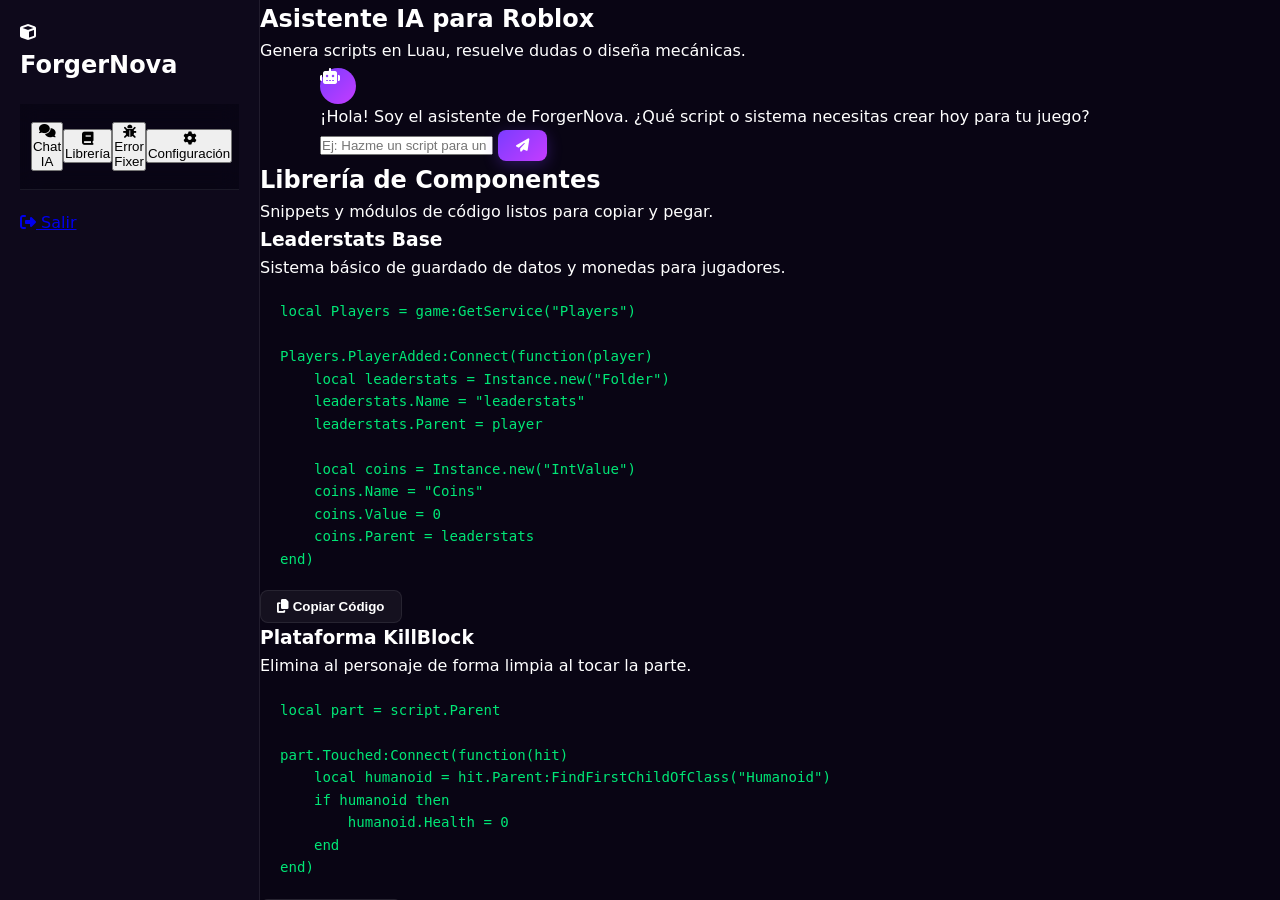
==== commit 2738390a: "Update dashboard.html" ====
--- a/dashboard.html
+++ b/dashboard.html
@@ -1,125 +1,151 @@
 <!DOCTYPE html>
 <html lang="es">
 <head>
-  <meta charset="UTF-8">
-  <meta name="viewport" content="width=device-width, initial-scale=1.0">
-  <title>ForgerNova - Dashboard</title>
-  <link rel="preconnect" href="https://fonts.googleapis.com">
-  <link rel="preconnect" href="https://fonts.gstatic.com" crossorigin>
-  <link href="https://fonts.googleapis.com/css2?family=Fira+Code:wght@400;500;600&family=Inter:wght@300;400;500;600;700&display=swap" rel="stylesheet">
-  
-  <!-- Estilos externos -->
-  <link rel="stylesheet" href="./style.css?v=3.0">
+    <meta charset="UTF-8">
+    <meta name="viewport" content="width=device-width, initial-scale=1.0">
+    <title>ForgerNova - Dashboard</title>
+    <link rel="stylesheet" href="style.css?v=5.0">
+    <link rel="stylesheet" href="https://cdnjs.cloudflare.com/ajax/libs/font-awesome/6.4.0/css/all.min.css">
 </head>
-<body>
+<body class="dashboard-body">
 
-  <div class="app-layout">
-    
-    <!-- SIDEBAR -->
-    <aside class="sidebar">
-      <div class="sidebar-header">
-        <img src="logo.png" alt="ForgerNova Logo" class="brand-logo">
-        <span class="brand-title">ForgerNova</span>
-      </div>
+    <div class="app-layout">
+        <!-- BARRA LATERAL (SIDEBAR) -->
+        <aside class="sidebar">
+            <div class="sidebar-brand">
+                <i class="fas fa-cube logo-icon"></i>
+                <h2>ForgerNova</h2>
+            </div>
+            
+            <nav class="sidebar-nav">
+                <button class="nav-item active" data-view="chat">
+                    <i class="fas fa-comments"></i> Chat IA
+                </button>
+                <button class="nav-item" data-view="library">
+                    <i class="fas fa-book"></i> Librería
+                </button>
+                <button class="nav-item" data-view="fixer">
+                    <i class="fas fa-bug"></i> Error Fixer
+                </button>
+                <button class="nav-item" data-view="settings">
+                    <i class="fas fa-cog"></i> Configuración
+                </button>
+            </nav>
 
-      <button class="btn-new-chat">+ Nuevo Chat</button>
+            <div class="sidebar-footer">
+                <a href="index.html" class="logout-btn">
+                    <i class="fas fa-sign-out-alt"></i> Salir
+                </a>
+            </div>
+        </aside>
 
-      <div class="nav-section">
-        <span class="nav-label">HERRAMIENTAS</span>
-        <button class="tool-item active" data-view="chat">🤖 Asistente IA</button>
-        <button class="tool-item" data-view="library">📚 Library</button>
-        <button class="tool-item" data-view="scripts">💻 Scripts</button>
-        <button class="tool-item" data-view="favorites">⭐ Favorites</button>
-        <button class="tool-item" data-view="error-fixer">⚠️ Error Fixer</button>
-        <button class="tool-item" data-view="settings">⚙️ Settings</button>
-      </div>
+        <!-- CONTENIDO PRINCIPAL -->
+        <main class="main-content">
+            
+            <!-- VISTA: CHAT IA -->
+            <section id="view-chat" class="view-section active">
+                <header class="view-header">
+                    <h1>Asistente IA para Roblox</h1>
+                    <p>Genera scripts en Luau, resuelve dudas o diseña mecánicas.</p>
+                </header>
+                
+                <div class="chat-container">
+                    <div class="chat-messages" id="chat-messages">
+                        <div class="message ai-message">
+                            <i class="fas fa-robot avatar"></i>
+                            <div class="message-content">
+                                ¡Hola! Soy el asistente de ForgerNova. ¿Qué script o sistema necesitas crear hoy para tu juego?
+                            </div>
+                        </div>
+                    </div>
+                    
+                    <form class="chat-input-area" id="chat-form">
+                        <input type="text" id="chat-input" placeholder="Ej: Hazme un script para un bloque que daña al tocarlo..." required autocomplete="off">
+                        <button type="submit" class="btn-primary">
+                            <i class="fas fa-paper-plane"></i>
+                        </button>
+                    </form>
+                </div>
+            </section>
 
-      <div class="user-profile">
-        <div class="avatar">FN</div>
-        <div>
-          <div style="font-size:0.85rem; font-weight:600;">Roblox Developer</div>
-          <div style="font-size:0.75rem; color:var(--accent-pink);">Pro Plan</div>
-        </div>
-      </div>
-    </aside>
+            <!-- VISTA: LIBRERÍA -->
+            <section id="view-library" class="view-section">
+                <header class="view-header">
+                    <h1>Librería de Componentes</h1>
+                    <p>Snippets y módulos de código listos para copiar y pegar.</p>
+                </header>
 
-    <!-- MAIN CONTENT -->
-    <main class="main-content">
-      <header class="top-header">
-        <div class="status-badge">
-          <span class="status-dot"></span>
-          <span id="current-view-title">Asistente IA (ForgerNova Engine)</span>
-        </div>
-        <span style="font-size: 0.8rem; color: var(--text-secondary);">Roblox Studio 5.1</span>
-      </header>
+                <div class="library-grid">
+                    <div class="card">
+                        <h3>Leaderstats Base</h3>
+                        <p>Sistema básico de guardado de datos y monedas para jugadores.</p>
+                        <pre><code>local Players = game:GetService("Players")
 
-      <!-- VISTA 1: CHAT -->
-      <section class="view-panel active" id="view-chat">
-        <div class="chat-container">
-          <div class="messages-scroll" id="chat-messages">
-            <div class="message-card">
-              <strong>ForgerNova AI</strong>
-              <p style="margin-top:6px;">¡Hola! Soy tu asistente especializado en Luau para Roblox Studio. ¿En qué script o sistema trabajaremos hoy?</p>
-            </div>
-          </div>
-          <div class="chat-input-wrapper">
-            <textarea id="chat-input" placeholder="Escribe un mensaje o pide un script..." rows="1"></textarea>
-            <button class="btn-primary" id="btn-send-message">Enviar</button>
-          </div>
-        </div>
-      </section>
+Players.PlayerAdded:Connect(function(player)
+    local leaderstats = Instance.new("Folder")
+    leaderstats.Name = "leaderstats"
+    leaderstats.Parent = player
 
-      <!-- VISTA 2: LIBRARY -->
-      <section class="view-panel" id="view-library">
-        <div class="panel-container">
-          <h2>Librería de Componentes Esenciales</h2>
-          <p style="color:var(--text-secondary); margin-bottom:20px;">Snippets Luau de uso frecuente para tu juego.</p>
-          <div class="cards-grid" id="library-grid"></div>
-        </div>
-      </section>
+    local coins = Instance.new("IntValue")
+    coins.Name = "Coins"
+    coins.Value = 0
+    coins.Parent = leaderstats
+end)</code></pre>
+                        <button class="btn-secondary copy-btn"><i class="fas fa-copy"></i> Copiar Código</button>
+                    </div>
 
-      <!-- VISTA 3: SCRIPTS -->
-      <section class="view-panel" id="view-scripts">
-        <div class="panel-container">
-          <h2>Gestor de Scripts Guardados</h2>
-          <p style="color:var(--text-secondary); margin-bottom:20px;">Tus módulos Luau organizados.</p>
-          <div id="saved-scripts-list"></div>
-        </div>
-      </section>
+                    <div class="card">
+                        <h3>Plataforma KillBlock</h3>
+                        <p>Elimina al personaje de forma limpia al tocar la parte.</p>
+                        <pre><code>local part = script.Parent
 
-      <!-- VISTA 4: FAVORITES -->
-      <section class="view-panel" id="view-favorites">
-        <div class="panel-container">
-          <h2>Mis Favoritos</h2>
-          <div class="glass-card"><p style="color:var(--text-secondary);">Aún no has marcado elementos como favoritos.</p></div>
-        </div>
-      </section>
+part.Touched:Connect(function(hit)
+    local humanoid = hit.Parent:FindFirstChildOfClass("Humanoid")
+    if humanoid then
+        humanoid.Health = 0
+    end
+end)</code></pre>
+                        <button class="btn-secondary copy-btn"><i class="fas fa-copy"></i> Copiar Código</button>
+                    </div>
+                </div>
+            </section>
 
-      <!-- VISTA 5: ERROR FIXER -->
-      <section class="view-panel" id="view-error-fixer">
-        <div class="panel-container">
-          <h2>Error Fixer (Luau Debugger)</h2>
-          <p style="color:var(--text-secondary); margin-bottom:15px;">Pega el error del Output de Roblox Studio:</p>
-          <div class="glass-card">
-            <textarea id="error-input" placeholder="ServerScriptService.Script:5: attempt to index nil with..." rows="3" style="width:100%; background:var(--code-bg); border:1px solid var(--glass-border); color:#fff; padding:10px; border-radius:6px; resize:none; font-family:var(--font-mono);"></textarea>
-            <button class="btn-primary" id="btn-fix-error" style="margin-top:10px;">Depurar Error</button>
-          </div>
-          <div id="error-solution"></div>
-        </div>
-      </section>
+            <!-- VISTA: ERROR FIXER -->
+            <section id="view-fixer" class="view-section">
+                <header class="view-header">
+                    <h1>Depurador de Errores (Fixer)</h1>
+                    <p>Pega aquí el error del Output de Roblox Studio para encontrar la solución.</p>
+                </header>
 
-      <!-- VISTA 6: SETTINGS -->
-      <section class="view-panel" id="view-settings">
-        <div class="panel-container">
-          <h2>Configuración</h2>
-          <div class="glass-card"><p>Motor: <strong>Luau 5.1 (Roblox Studio Standard)</strong></p></div>
-        </div>
-      </section>
+                <div class="fixer-container">
+                    <textarea id="fixer-input" rows="6" placeholder="Ej: ServerScriptService.Script:5: attempt to index nil with 'Humanoid'"></textarea>
+                    <button id="fixer-submit" class="btn-primary">Analizar Error</button>
 
-    </main>
-  </div>
+                    <div id="fixer-result" class="fixer-result-box hidden">
+                        <h3><i class="fas fa-lightbulb"></i> Análisis y Solución</h3>
+                        <div id="fixer-content"></div>
+                    </div>
+                </div>
+            </section>
 
-  <!-- Lógica externa -->
-  <script src="./script.js?v=3.0"></script>
+            <!-- VISTA: CONFIGURACIÓN -->
+            <section id="view-settings" class="view-section">
+                <header class="view-header">
+                    <h1>Configuración</h1>
+                    <p>Ajustes de la herramienta y preferencias.</p>
+                </header>
+                
+                <div class="settings-card card">
+                    <h3>Estado del Sistema</h3>
+                    <p><strong>Motor:</strong> Luau v5.0 (Optimizado)</p>
+                    <p><strong>Estado:</strong> Conectado y Operativo</p>
+                    <p><strong>Caché:</strong> Activo (v5.0)</p>
+                </div>
+            </section>
+
+        </main>
+    </div>
+
+    <script src="script.js?v=5.0"></script>
 </body>
 </html>
--- a/style.css
+++ b/style.css
@@ -22,7 +22,7 @@
   line-height: 1.6;
 }
 
-/* === NAVEGACIÓN Y CABECERAS === */
+/* NAVEGACION */
 nav, header.top-header {
   border-bottom: 1px solid var(--glass-border);
   background: rgba(9, 5, 20, 0.85);
@@ -45,7 +45,6 @@
   gap: 12px;
 }
 
-/* Control estricto para el logo */
 .brand img, .brand-logo {
   width: 38px !important;
   height: 38px !important;
@@ -78,7 +77,7 @@
 
 .nav-links a:hover { color: #fff; }
 
-/* === BOTONES === */
+/* BOTONES */
 .btn-app, .btn-primary {
   background: var(--accent-gradient);
   color: #fff;
@@ -105,7 +104,7 @@
   cursor: pointer;
 }
 
-/* === LANDING PAGE (INDEX) === */
+/* LANDING PAGE */
 .hero {
   text-align: center;
   padding: 70px 20px 50px;
@@ -174,7 +173,7 @@
   border-radius: 12px;
 }
 
-/* === LAYOUT DASHBOARD === */
+/* LAYOUT DASHBOARD */
 .app-layout {
   display: flex;
   width: 100vw;
@@ -288,7 +287,7 @@
 .view-panel.active { display: flex; flex-direction: column; }
 .panel-container { max-width: 1000px; width: 100%; margin: 0 auto; }
 
-/* CHAT COMPONENTS */
+/* CHAT */
 .chat-container {
   display: flex;
   flex-direction: column;
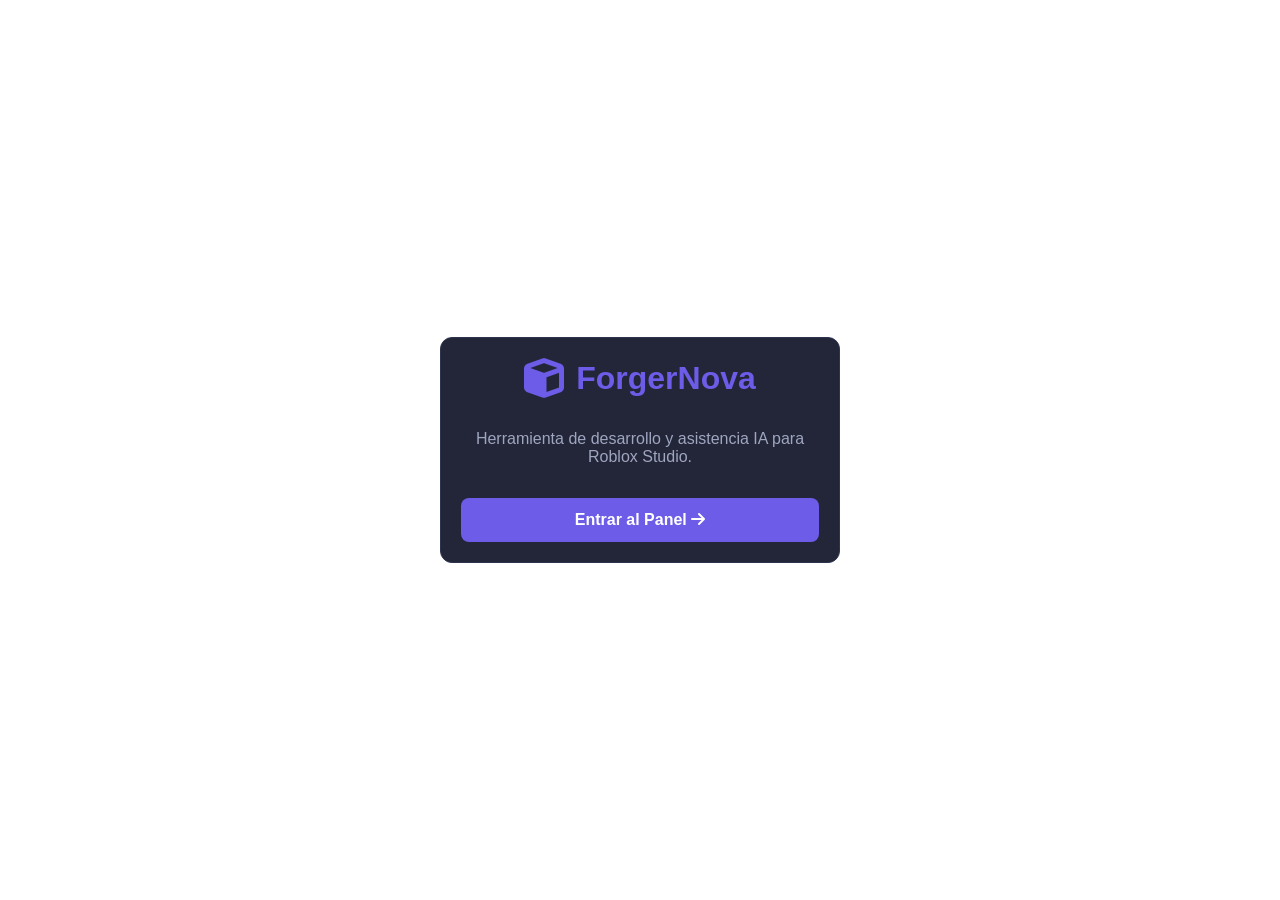
==== commit f6c9e9d7: "Update dashboard.html" ====
--- a/dashboard.html
+++ b/dashboard.html
@@ -3,149 +3,23 @@
 <head>
     <meta charset="UTF-8">
     <meta name="viewport" content="width=device-width, initial-scale=1.0">
-    <title>ForgerNova - Dashboard</title>
+    <title>ForgerNova - Acceso</title>
     <link rel="stylesheet" href="style.css?v=5.0">
     <link rel="stylesheet" href="https://cdnjs.cloudflare.com/ajax/libs/font-awesome/6.4.0/css/all.min.css">
 </head>
-<body class="dashboard-body">
+<body style="display: flex; justify-content: center; align-items: center; height: 100vh;">
 
-    <div class="app-layout">
-        <!-- BARRA LATERAL (SIDEBAR) -->
-        <aside class="sidebar">
-            <div class="sidebar-brand">
-                <i class="fas fa-cube logo-icon"></i>
-                <h2>ForgerNova</h2>
-            </div>
-            
-            <nav class="sidebar-nav">
-                <button class="nav-item active" data-view="chat">
-                    <i class="fas fa-comments"></i> Chat IA
-                </button>
-                <button class="nav-item" data-view="library">
-                    <i class="fas fa-book"></i> Librería
-                </button>
-                <button class="nav-item" data-view="fixer">
-                    <i class="fas fa-bug"></i> Error Fixer
-                </button>
-                <button class="nav-item" data-view="settings">
-                    <i class="fas fa-cog"></i> Configuración
-                </button>
-            </nav>
-
-            <div class="sidebar-footer">
-                <a href="index.html" class="logout-btn">
-                    <i class="fas fa-sign-out-alt"></i> Salir
-                </a>
-            </div>
-        </aside>
-
-        <!-- CONTENIDO PRINCIPAL -->
-        <main class="main-content">
-            
-            <!-- VISTA: CHAT IA -->
-            <section id="view-chat" class="view-section active">
-                <header class="view-header">
-                    <h1>Asistente IA para Roblox</h1>
-                    <p>Genera scripts en Luau, resuelve dudas o diseña mecánicas.</p>
-                </header>
-                
-                <div class="chat-container">
-                    <div class="chat-messages" id="chat-messages">
-                        <div class="message ai-message">
-                            <i class="fas fa-robot avatar"></i>
-                            <div class="message-content">
-                                ¡Hola! Soy el asistente de ForgerNova. ¿Qué script o sistema necesitas crear hoy para tu juego?
-                            </div>
-                        </div>
-                    </div>
-                    
-                    <form class="chat-input-area" id="chat-form">
-                        <input type="text" id="chat-input" placeholder="Ej: Hazme un script para un bloque que daña al tocarlo..." required autocomplete="off">
-                        <button type="submit" class="btn-primary">
-                            <i class="fas fa-paper-plane"></i>
-                        </button>
-                    </form>
-                </div>
-            </section>
-
-            <!-- VISTA: LIBRERÍA -->
-            <section id="view-library" class="view-section">
-                <header class="view-header">
-                    <h1>Librería de Componentes</h1>
-                    <p>Snippets y módulos de código listos para copiar y pegar.</p>
-                </header>
-
-                <div class="library-grid">
-                    <div class="card">
-                        <h3>Leaderstats Base</h3>
-                        <p>Sistema básico de guardado de datos y monedas para jugadores.</p>
-                        <pre><code>local Players = game:GetService("Players")
-
-Players.PlayerAdded:Connect(function(player)
-    local leaderstats = Instance.new("Folder")
-    leaderstats.Name = "leaderstats"
-    leaderstats.Parent = player
-
-    local coins = Instance.new("IntValue")
-    coins.Name = "Coins"
-    coins.Value = 0
-    coins.Parent = leaderstats
-end)</code></pre>
-                        <button class="btn-secondary copy-btn"><i class="fas fa-copy"></i> Copiar Código</button>
-                    </div>
-
-                    <div class="card">
-                        <h3>Plataforma KillBlock</h3>
-                        <p>Elimina al personaje de forma limpia al tocar la parte.</p>
-                        <pre><code>local part = script.Parent
-
-part.Touched:Connect(function(hit)
-    local humanoid = hit.Parent:FindFirstChildOfClass("Humanoid")
-    if humanoid then
-        humanoid.Health = 0
-    end
-end)</code></pre>
-                        <button class="btn-secondary copy-btn"><i class="fas fa-copy"></i> Copiar Código</button>
-                    </div>
-                </div>
-            </section>
-
-            <!-- VISTA: ERROR FIXER -->
-            <section id="view-fixer" class="view-section">
-                <header class="view-header">
-                    <h1>Depurador de Errores (Fixer)</h1>
-                    <p>Pega aquí el error del Output de Roblox Studio para encontrar la solución.</p>
-                </header>
-
-                <div class="fixer-container">
-                    <textarea id="fixer-input" rows="6" placeholder="Ej: ServerScriptService.Script:5: attempt to index nil with 'Humanoid'"></textarea>
-                    <button id="fixer-submit" class="btn-primary">Analizar Error</button>
-
-                    <div id="fixer-result" class="fixer-result-box hidden">
-                        <h3><i class="fas fa-lightbulb"></i> Análisis y Solución</h3>
-                        <div id="fixer-content"></div>
-                    </div>
-                </div>
-            </section>
-
-            <!-- VISTA: CONFIGURACIÓN -->
-            <section id="view-settings" class="view-section">
-                <header class="view-header">
-                    <h1>Configuración</h1>
-                    <p>Ajustes de la herramienta y preferencias.</p>
-                </header>
-                
-                <div class="settings-card card">
-                    <h3>Estado del Sistema</h3>
-                    <p><strong>Motor:</strong> Luau v5.0 (Optimizado)</p>
-                    <p><strong>Estado:</strong> Conectado y Operativo</p>
-                    <p><strong>Caché:</strong> Activo (v5.0)</p>
-                </div>
-            </section>
-
-        </main>
+    <div class="card" style="width: 100%; max-width: 400px; text-align: center;">
+        <div class="sidebar-brand" style="justify-content: center; margin-bottom: 1rem;">
+            <i class="fas fa-cube logo-icon" style="font-size: 2.5rem;"></i>
+            <h1 style="font-size: 2rem;">ForgerNova</h1>
+        </div>
+        <p style="color: var(--text-secondary);">Herramienta de desarrollo y asistencia IA para Roblox Studio.</p>
+        
+        <a href="dashboard.html" class="btn-primary" style="text-decoration: none; display: inline-block; margin-top: 1rem; padding: 0.8rem 1.5rem;">
+            Entrar al Panel <i class="fas fa-arrow-right"></i>
+        </a>
     </div>
 
-    <script src="script.js?v=5.0"></script>
 </body>
 </html>
--- a/style.css
+++ b/style.css
@@ -1,339 +1,267 @@
 :root {
-  --bg-dark: #090514;
-  --panel-bg: rgba(255, 255, 255, 0.03);
-  --glass-border: rgba(255, 255, 255, 0.08);
-  --accent-purple: #7b3cff;
-  --accent-pink: #c43cff;
-  --accent-gradient: linear-gradient(135deg, #7b3cff, #c43cff);
-  --text-primary: #ffffff;
-  --text-secondary: #9a95b0;
-  --code-bg: #05030a;
-  --font-main: 'Inter', system-ui, sans-serif;
-  --font-mono: 'Fira Code', monospace;
-  --sidebar-width: 260px;
-}
-
-* { box-sizing: border-box; margin: 0; padding: 0; }
-
-body {
-  background-color: var(--bg-dark);
-  color: var(--text-primary);
-  font-family: var(--font-main);
-  line-height: 1.6;
-}
-
-/* NAVEGACION */
-nav, header.top-header {
-  border-bottom: 1px solid var(--glass-border);
-  background: rgba(9, 5, 20, 0.85);
-  backdrop-filter: blur(10px);
-}
-
-nav {
-  display: flex;
-  justify-content: space-between;
-  align-items: center;
-  padding: 18px 5%;
-  position: sticky;
-  top: 0;
-  z-index: 100;
-}
-
-.brand, .sidebar-header {
-  display: flex;
-  align-items: center;
-  gap: 12px;
-}
-
-.brand img, .brand-logo {
-  width: 38px !important;
-  height: 38px !important;
-  max-width: 38px !important;
-  max-height: 38px !important;
-  object-fit: contain;
-  border-radius: 8px;
-}
-
-.brand span, .brand-title {
-  font-weight: 700;
-  font-size: 1.25rem;
-  background: var(--accent-gradient);
-  -webkit-background-clip: text;
-  -webkit-text-fill-color: transparent;
-}
-
-.nav-links {
-  display: flex;
-  gap: 20px;
-  align-items: center;
-}
-
-.nav-links a {
-  color: var(--text-secondary);
-  text-decoration: none;
-  font-size: 0.95rem;
-  transition: color 0.2s;
-}
-
-.nav-links a:hover { color: #fff; }
-
-/* BOTONES */
-.btn-app, .btn-primary {
-  background: var(--accent-gradient);
-  color: #fff;
-  padding: 8px 18px;
-  border-radius: 8px;
-  font-weight: 600;
-  text-decoration: none;
-  border: none;
-  cursor: pointer;
-  box-shadow: 0 4px 15px rgba(123, 60, 255, 0.3);
-  transition: transform 0.2s;
-}
-
-.btn-app:hover, .btn-primary:hover { transform: translateY(-2px); }
-
-.btn-secondary {
-  background: rgba(255, 255, 255, 0.05);
-  border: 1px solid var(--glass-border);
-  color: #fff;
-  padding: 8px 16px;
-  border-radius: 8px;
-  text-decoration: none;
-  font-weight: 600;
-  cursor: pointer;
-}
-
-/* LANDING PAGE */
-.hero {
-  text-align: center;
-  padding: 70px 20px 50px;
-  max-width: 900px;
-  margin: 0 auto;
-}
-
-.badge {
-  display: inline-block;
-  background: rgba(123, 60, 255, 0.15);
-  border: 1px solid var(--accent-purple);
-  color: #c43cff;
-  padding: 4px 14px;
-  border-radius: 20px;
-  font-size: 0.85rem;
-  font-weight: 600;
-  margin-bottom: 20px;
-}
-
-.hero h1 { font-size: 2.8rem; font-weight: 800; line-height: 1.2; margin-bottom: 20px; }
-.hero p { font-size: 1.1rem; color: var(--text-secondary); margin-bottom: 30px; }
-
-.cta-group { display: flex; gap: 15px; justify-content: center; }
-
-.code-preview {
-  max-width: 800px;
-  margin: 40px auto;
-  background: var(--code-bg);
-  border: 1px solid var(--glass-border);
-  border-radius: 12px;
-  overflow: hidden;
-  text-align: left;
-}
-
-.code-header {
-  background: rgba(255, 255, 255, 0.03);
-  padding: 10px 18px;
-  display: flex;
-  justify-content: space-between;
-  border-bottom: 1px solid var(--glass-border);
-  font-size: 0.85rem;
-  color: var(--text-secondary);
-}
-
-pre {
-  padding: 20px;
-  color: #00e676;
-  font-family: var(--font-mono);
-  font-size: 0.88rem;
-  overflow-x: auto;
-}
-
-.features {
-  max-width: 1100px;
-  margin: 0 auto 80px;
-  padding: 0 20px;
-  display: grid;
-  grid-template-columns: repeat(auto-fit, minmax(280px, 1fr));
-  gap: 20px;
-}
-
-.feature-card, .glass-card {
-  background: var(--panel-bg);
-  border: 1px solid var(--glass-border);
-  padding: 24px;
-  border-radius: 12px;
-}
-
-/* LAYOUT DASHBOARD */
+    --bg-primary: #0f111a;
+    --bg-secondary: #1a1d2d;
+    --bg-card: #222638;
+    --accent: #6c5ce7;
+    --accent-hover: #5b4bc4;
+    --text-primary: #ffffff;
+    --text-secondary: #a0a5c0;
+    --border-color: #2e344e;
+    --sidebar-width: 250px;
+}
+
+* {
+    margin: 0;
+    padding: 0;
+    box-sizing: border-box;
+    font-family: 'Segoe UI', Tahoma, Geneva, Verdana, sans-serif;
+}
+
+body.dashboard-body {
+    background-color: var(--bg-primary);
+    color: var(--text-primary);
+    height: 100vh;
+    overflow: hidden;
+}
+
 .app-layout {
-  display: flex;
-  width: 100vw;
-  height: 100vh;
-  overflow: hidden;
-}
-
+    display: flex;
+    height: 100vh;
+}
+
+/* SIDEBAR */
 .sidebar {
-  width: var(--sidebar-width);
-  background: rgba(15, 10, 28, 0.95);
-  border-right: 1px solid var(--glass-border);
-  display: flex;
-  flex-direction: column;
-  padding: 20px;
-  gap: 20px;
-  flex-shrink: 0;
-}
-
-.btn-new-chat {
-  background: var(--accent-gradient);
-  border: none;
-  color: #fff;
-  padding: 10px;
-  border-radius: 8px;
-  font-weight: 600;
-  cursor: pointer;
-}
-
-.nav-section { display: flex; flex-direction: column; gap: 4px; }
-
-.nav-label {
-  font-size: 0.7rem;
-  color: var(--text-secondary);
-  font-weight: 700;
-  margin-bottom: 6px;
-}
-
-.tool-item {
-  background: transparent;
-  border: none;
-  color: var(--text-secondary);
-  padding: 10px 12px;
-  border-radius: 8px;
-  display: flex;
-  align-items: center;
-  gap: 12px;
-  cursor: pointer;
-  font-size: 0.9rem;
-  width: 100%;
-  text-align: left;
-}
-
-.tool-item:hover { background: rgba(255, 255, 255, 0.05); color: #fff; }
-.tool-item.active {
-  background: rgba(123, 60, 255, 0.15);
-  color: var(--accent-pink);
-  border: 1px solid rgba(196, 60, 255, 0.3);
-}
-
-.user-profile {
-  margin-top: auto;
-  display: flex;
-  align-items: center;
-  gap: 12px;
-  padding-top: 15px;
-  border-top: 1px solid var(--glass-border);
-}
-
-.avatar {
-  width: 36px;
-  height: 36px;
-  border-radius: 50%;
-  background: var(--accent-gradient);
-  display: flex;
-  align-items: center;
-  justify-content: center;
-  font-weight: bold;
-}
-
+    width: var(--sidebar-width);
+    background-color: var(--bg-secondary);
+    border-right: 1px solid var(--border-color);
+    display: flex;
+    flex-direction: column;
+    justify-content: space-between;
+    padding: 1.5rem 1rem;
+}
+
+.sidebar-brand {
+    display: flex;
+    align-items: center;
+    gap: 0.75rem;
+    color: var(--accent);
+}
+
+.logo-icon {
+    font-size: 1.8rem;
+}
+
+.sidebar-nav {
+    display: flex;
+    flex-direction: column;
+    gap: 0.5rem;
+    margin-top: 2rem;
+    flex-grow: 1;
+}
+
+.nav-item {
+    display: flex;
+    align-items: center;
+    gap: 0.75rem;
+    padding: 0.75rem 1rem;
+    background: transparent;
+    border: none;
+    color: var(--text-secondary);
+    font-size: 0.95rem;
+    border-radius: 8px;
+    cursor: pointer;
+    text-align: left;
+    transition: all 0.2s ease;
+}
+
+.nav-item:hover, .nav-item.active {
+    background-color: var(--accent);
+    color: var(--text-primary);
+}
+
+.sidebar-footer .logout-btn {
+    display: flex;
+    align-items: center;
+    gap: 0.5rem;
+    color: var(--text-secondary);
+    text-decoration: none;
+    padding: 0.5rem;
+    transition: color 0.2s;
+}
+
+.sidebar-footer .logout-btn:hover {
+    color: #ff5555;
+}
+
+/* MAIN CONTENT */
 .main-content {
-  flex: 1;
-  display: flex;
-  flex-direction: column;
-  overflow: hidden;
-}
-
-.top-header {
-  height: 60px;
-  display: flex;
-  align-items: center;
-  justify-content: space-between;
-  padding: 0 25px;
-}
-
-.status-badge { display: flex; align-items: center; gap: 8px; font-size: 0.9rem; }
-.status-dot {
-  width: 8px;
-  height: 8px;
-  background: #00e676;
-  border-radius: 50%;
-  box-shadow: 0 0 10px #00e676;
-}
-
-.view-panel {
-  display: none;
-  flex: 1;
-  overflow-y: auto;
-  padding: 25px;
-}
-
-.view-panel.active { display: flex; flex-direction: column; }
-.panel-container { max-width: 1000px; width: 100%; margin: 0 auto; }
+    flex: 1;
+    overflow-y: auto;
+    padding: 2rem;
+}
+
+.view-section {
+    display: none;
+}
+
+.view-section.active {
+    display: block;
+}
+
+.view-header {
+    margin-bottom: 2rem;
+}
+
+.view-header h1 {
+    font-size: 1.8rem;
+    margin-bottom: 0.25rem;
+}
+
+.view-header p {
+    color: var(--text-secondary);
+}
+
+/* CARDS & GRIDS */
+.library-grid {
+    display: grid;
+    grid-template-columns: repeat(auto-fill, minmax(300px, 1fr));
+    gap: 1.5rem;
+}
+
+.card {
+    background-color: var(--bg-card);
+    border: 1px solid var(--border-color);
+    border-radius: 12px;
+    padding: 1.25rem;
+    display: flex;
+    flex-direction: column;
+    gap: 1rem;
+}
+
+.card pre {
+    background-color: #121420;
+    padding: 1rem;
+    border-radius: 6px;
+    overflow-x: auto;
+    font-family: 'Courier New', Courier, monospace;
+    font-size: 0.85rem;
+}
 
 /* CHAT */
 .chat-container {
-  display: flex;
-  flex-direction: column;
-  height: 100%;
-  max-width: 900px;
-  margin: 0 auto;
-  width: 100%;
-}
-
-.messages-scroll {
-  flex: 1;
-  overflow-y: auto;
-  display: flex;
-  flex-direction: column;
-  gap: 15px;
-  padding-bottom: 20px;
-}
-
-.message-card {
-  background: var(--panel-bg);
-  border: 1px solid var(--glass-border);
-  border-radius: 10px;
-  padding: 15px;
-}
-
-.chat-input-wrapper {
-  display: flex;
-  gap: 10px;
-  background: rgba(15, 10, 28, 0.8);
-  border: 1px solid var(--glass-border);
-  border-radius: 10px;
-  padding: 10px;
-}
-
-.chat-input-wrapper textarea {
-  flex: 1;
-  background: transparent;
-  border: none;
-  color: #fff;
-  font-family: inherit;
-  resize: none;
-  outline: none;
-}
-
-.cards-grid {
-  display: grid;
-  grid-template-columns: repeat(auto-fill, minmax(280px, 1fr));
-  gap: 15px;
-}
+    display: flex;
+    flex-direction: column;
+    height: calc(100vh - 160px);
+    background-color: var(--bg-secondary);
+    border-radius: 12px;
+    border: 1px solid var(--border-color);
+    overflow: hidden;
+}
+
+.chat-messages {
+    flex: 1;
+    padding: 1.5rem;
+    overflow-y: auto;
+    display: flex;
+    flex-direction: column;
+    gap: 1rem;
+}
+
+.message {
+    display: flex;
+    gap: 1rem;
+    max-width: 80%;
+}
+
+.message.ai-message {
+    align-self: flex-start;
+}
+
+.message.user-message {
+    align-self: flex-end;
+    flex-direction: row-reverse;
+}
+
+.message-content {
+    background-color: var(--bg-card);
+    padding: 1rem;
+    border-radius: 12px;
+    line-height: 1.4;
+}
+
+.user-message .message-content {
+    background-color: var(--accent);
+}
+
+.chat-input-area {
+    display: flex;
+    padding: 1rem;
+    background-color: var(--bg-card);
+    gap: 0.5rem;
+}
+
+.chat-input-area input {
+    flex: 1;
+    background-color: var(--bg-primary);
+    border: 1px solid var(--border-color);
+    color: white;
+    padding: 0.75rem 1rem;
+    border-radius: 8px;
+    outline: none;
+}
+
+/* BUTTONS & TEXTAREA */
+.btn-primary, .btn-secondary {
+    padding: 0.6rem 1.2rem;
+    border-radius: 8px;
+    border: none;
+    cursor: pointer;
+    font-weight: 600;
+    transition: background 0.2s;
+}
+
+.btn-primary {
+    background-color: var(--accent);
+    color: white;
+}
+
+.btn-primary:hover {
+    background-color: var(--accent-hover);
+}
+
+.btn-secondary {
+    background-color: var(--border-color);
+    color: white;
+}
+
+.btn-secondary:hover {
+    background-color: #3e4668;
+}
+
+.fixer-container {
+    display: flex;
+    flex-direction: column;
+    gap: 1rem;
+}
+
+textarea {
+    width: 100%;
+    background-color: var(--bg-secondary);
+    border: 1px solid var(--border-color);
+    color: white;
+    padding: 1rem;
+    border-radius: 8px;
+    outline: none;
+    resize: vertical;
+}
+
+.hidden {
+    display: none;
+}
+
+.fixer-result-box {
+    background-color: var(--bg-card);
+    border: 1px solid var(--accent);
+    padding: 1.5rem;
+    border-radius: 8px;
+}
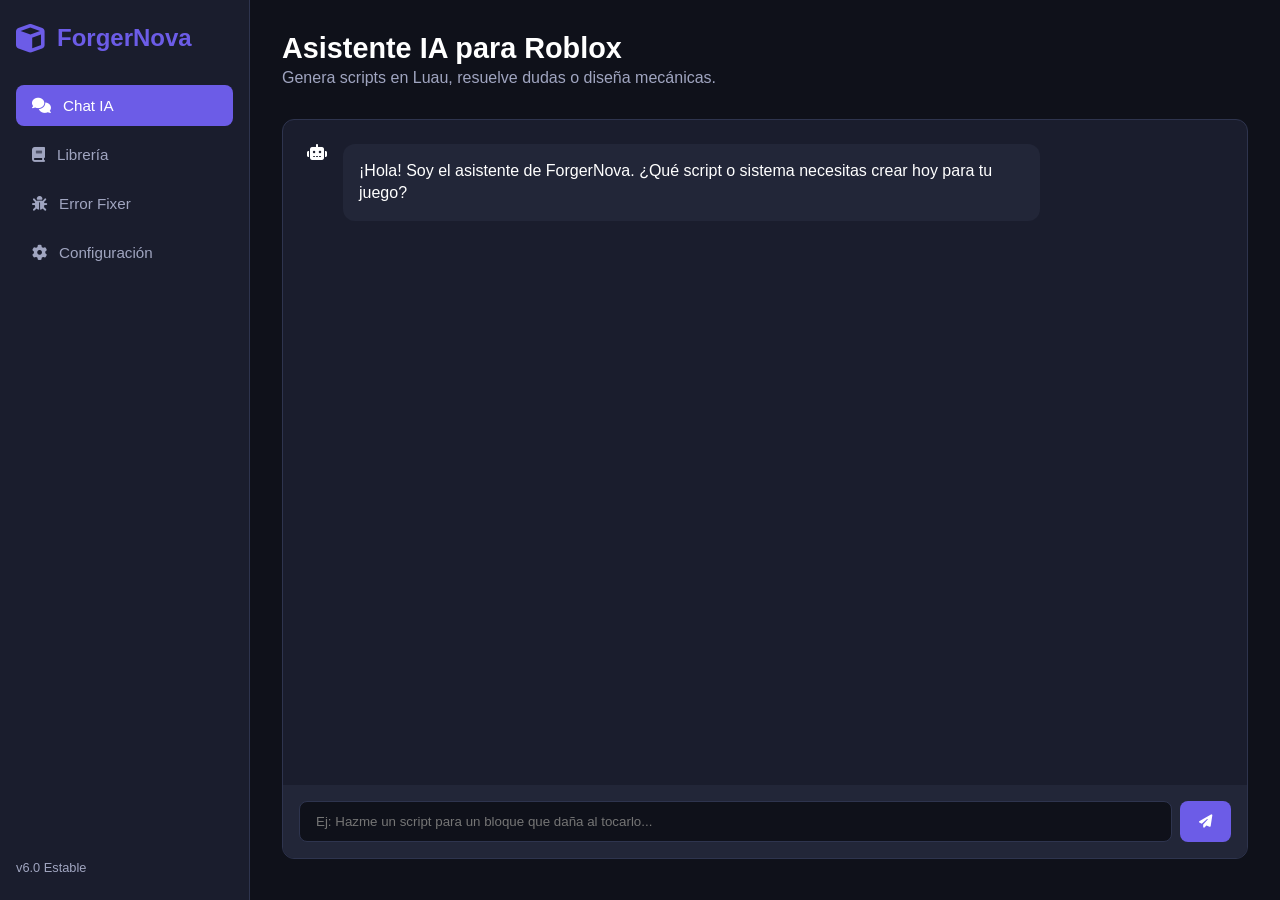
==== commit 9d874dbf: "Redirect dashboard to index.html" ====
--- a/dashboard.html
+++ b/dashboard.html
@@ -2,24 +2,10 @@
 <html lang="es">
 <head>
     <meta charset="UTF-8">
-    <meta name="viewport" content="width=device-width, initial-scale=1.0">
-    <title>ForgerNova - Acceso</title>
-    <link rel="stylesheet" href="style.css?v=5.0">
-    <link rel="stylesheet" href="https://cdnjs.cloudflare.com/ajax/libs/font-awesome/6.4.0/css/all.min.css">
+    <meta http-equiv="refresh" content="0; url=index.html">
+    <title>Redirigiendo...</title>
 </head>
-<body style="display: flex; justify-content: center; align-items: center; height: 100vh;">
-
-    <div class="card" style="width: 100%; max-width: 400px; text-align: center;">
-        <div class="sidebar-brand" style="justify-content: center; margin-bottom: 1rem;">
-            <i class="fas fa-cube logo-icon" style="font-size: 2.5rem;"></i>
-            <h1 style="font-size: 2rem;">ForgerNova</h1>
-        </div>
-        <p style="color: var(--text-secondary);">Herramienta de desarrollo y asistencia IA para Roblox Studio.</p>
-        
-        <a href="dashboard.html" class="btn-primary" style="text-decoration: none; display: inline-block; margin-top: 1rem; padding: 0.8rem 1.5rem;">
-            Entrar al Panel <i class="fas fa-arrow-right"></i>
-        </a>
-    </div>
-
+<body>
+    <script>window.location.href = "index.html";</script>
 </body>
 </html>
